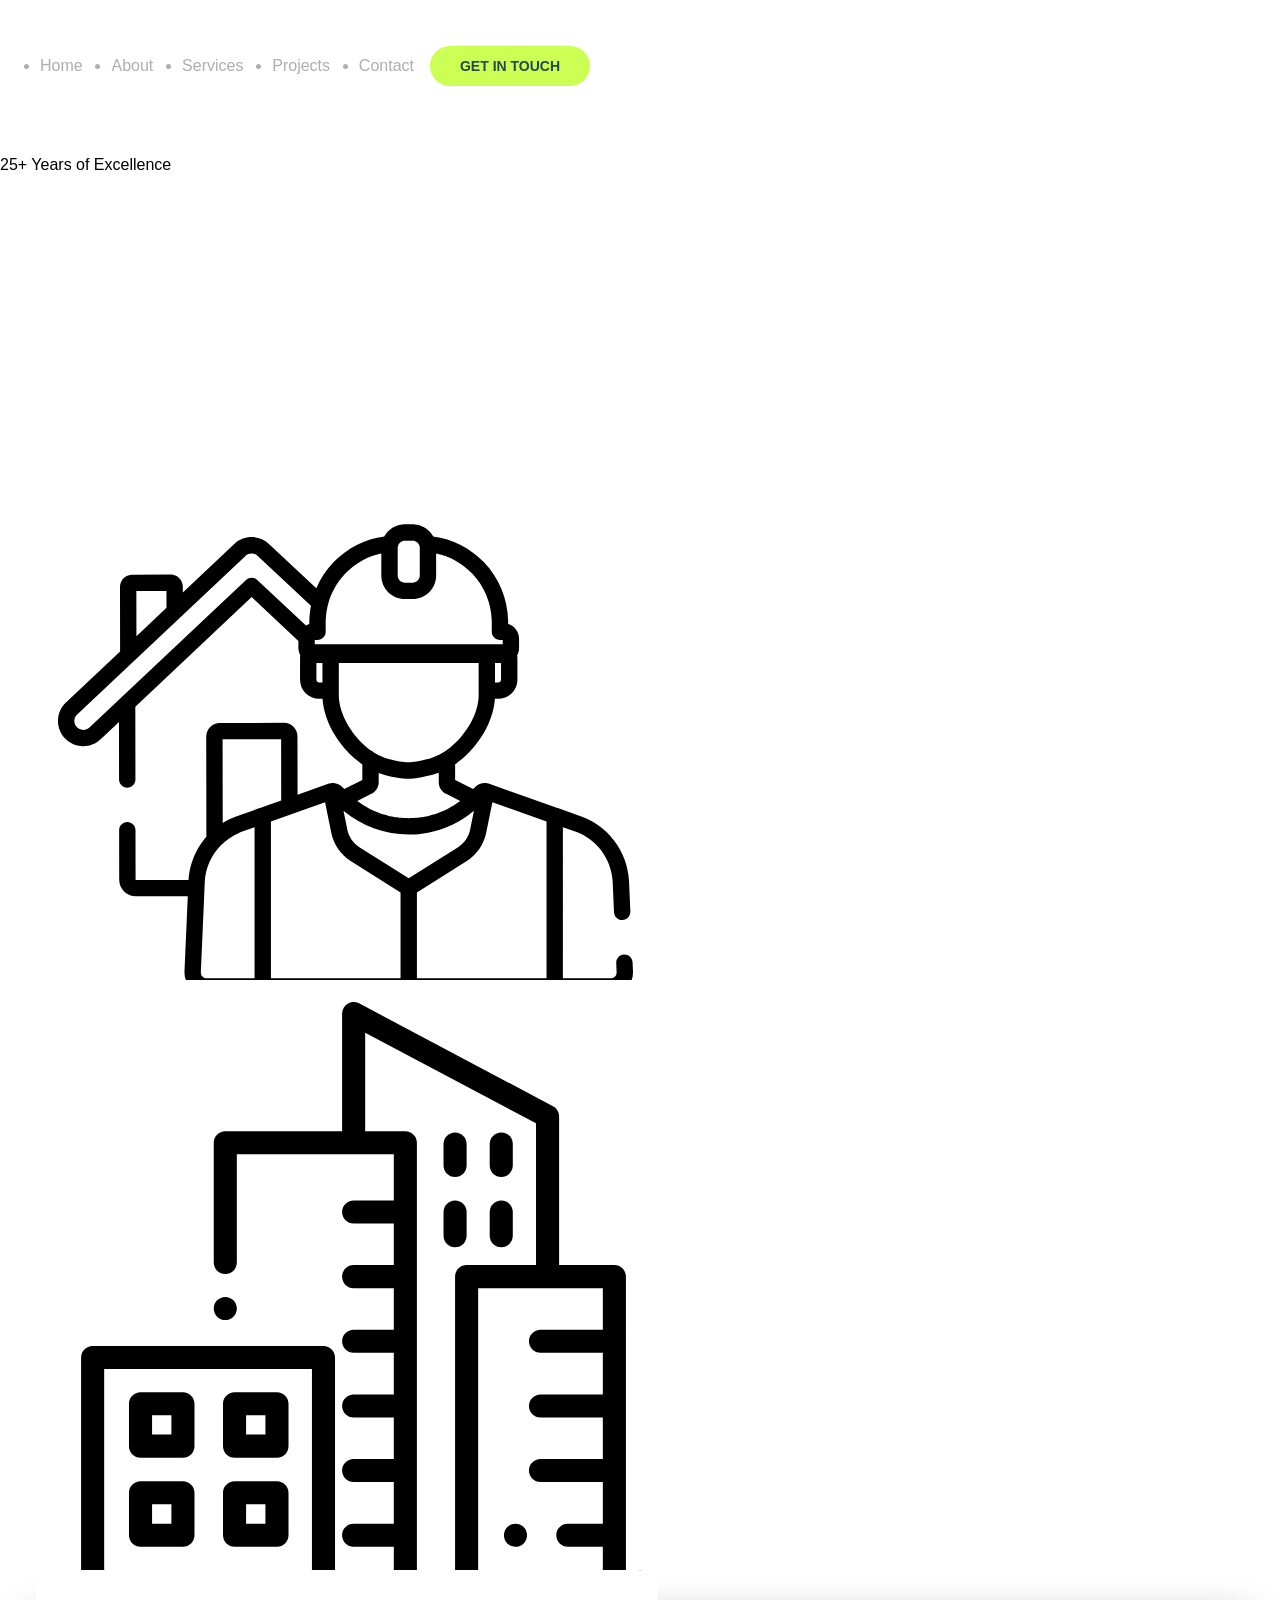
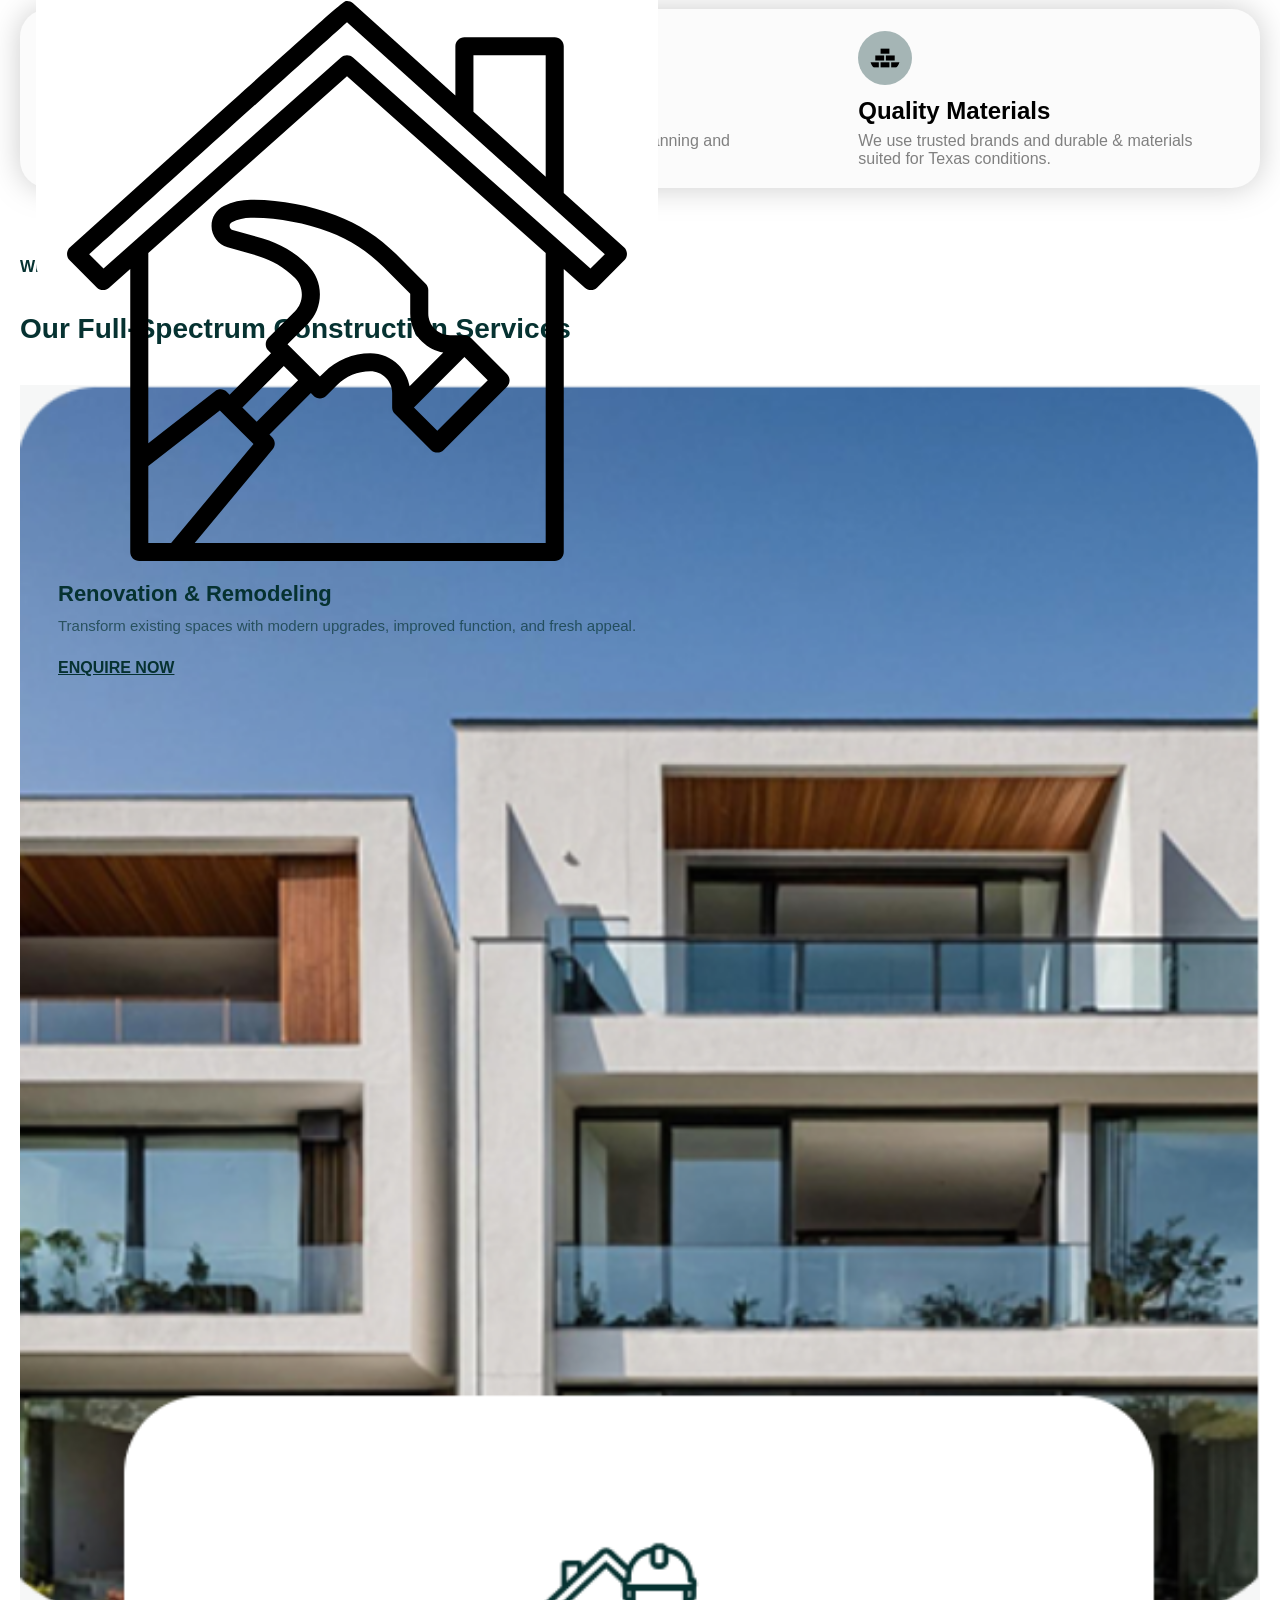
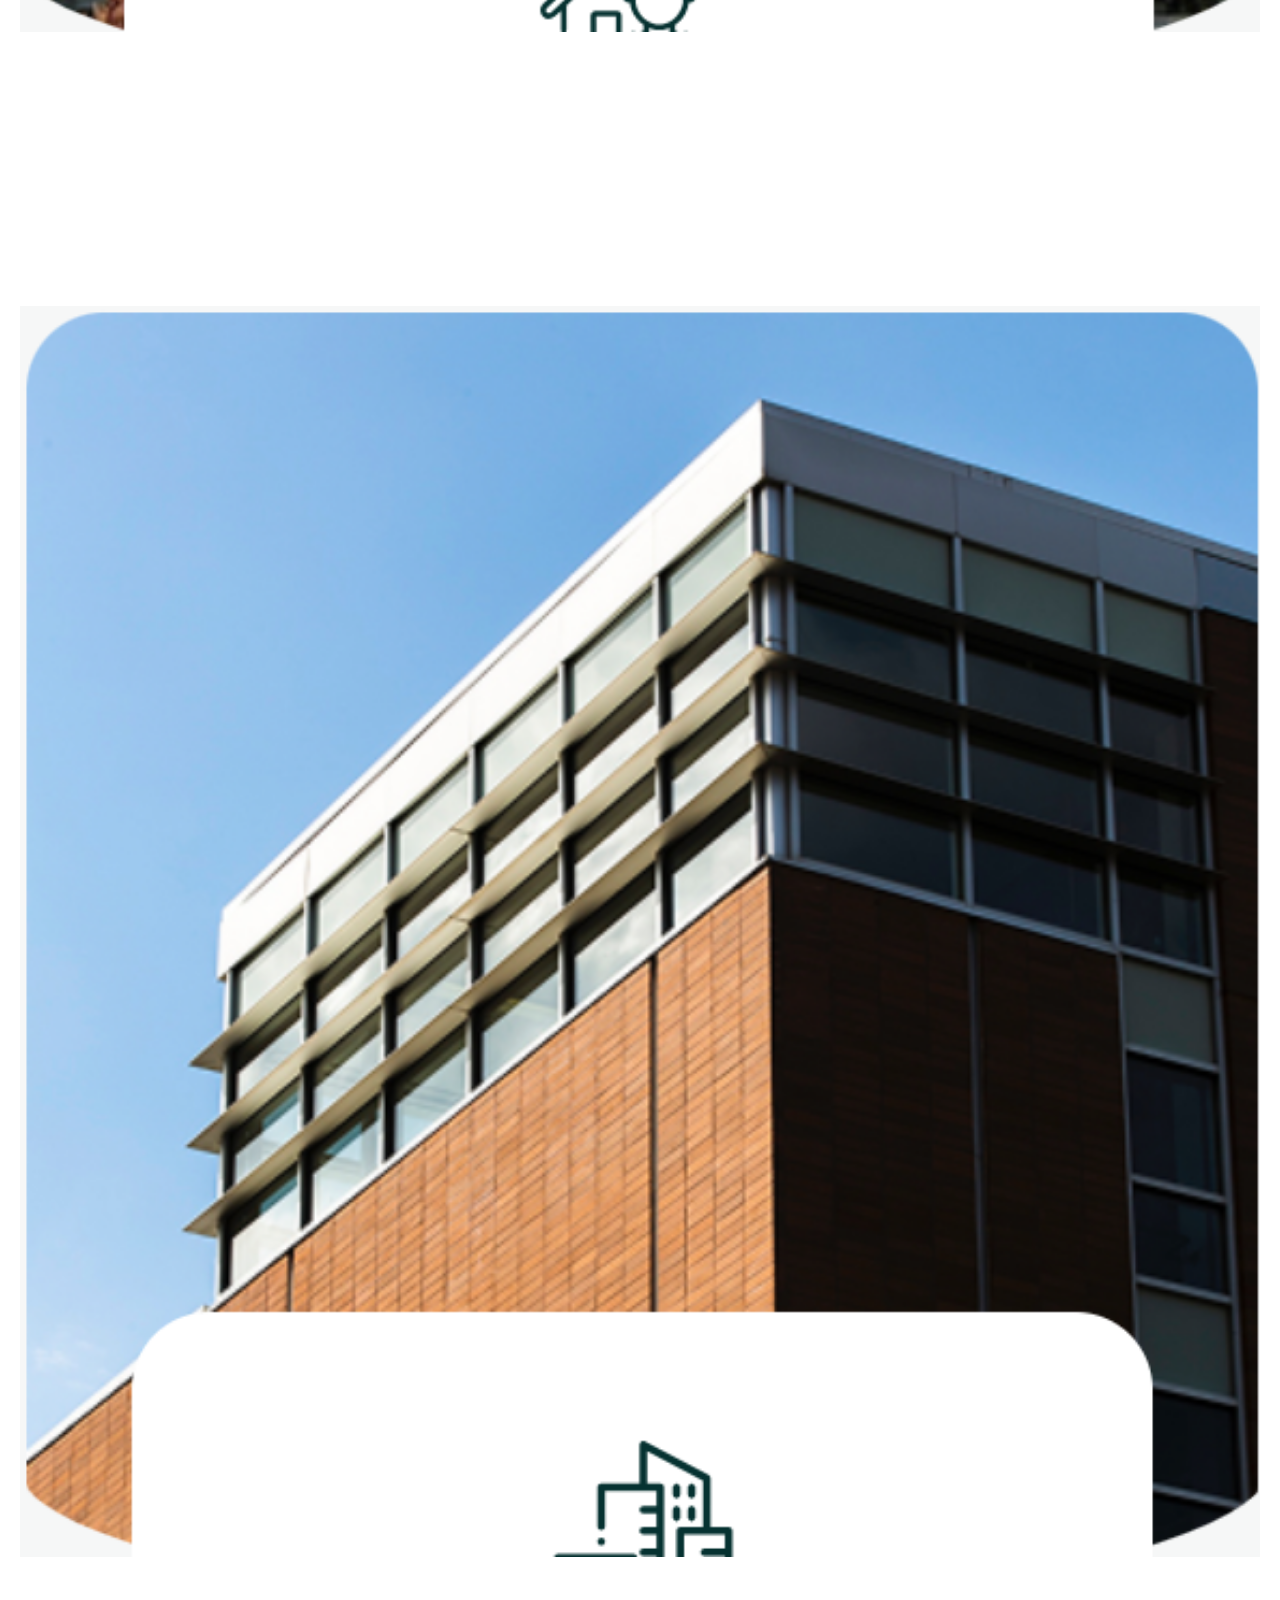
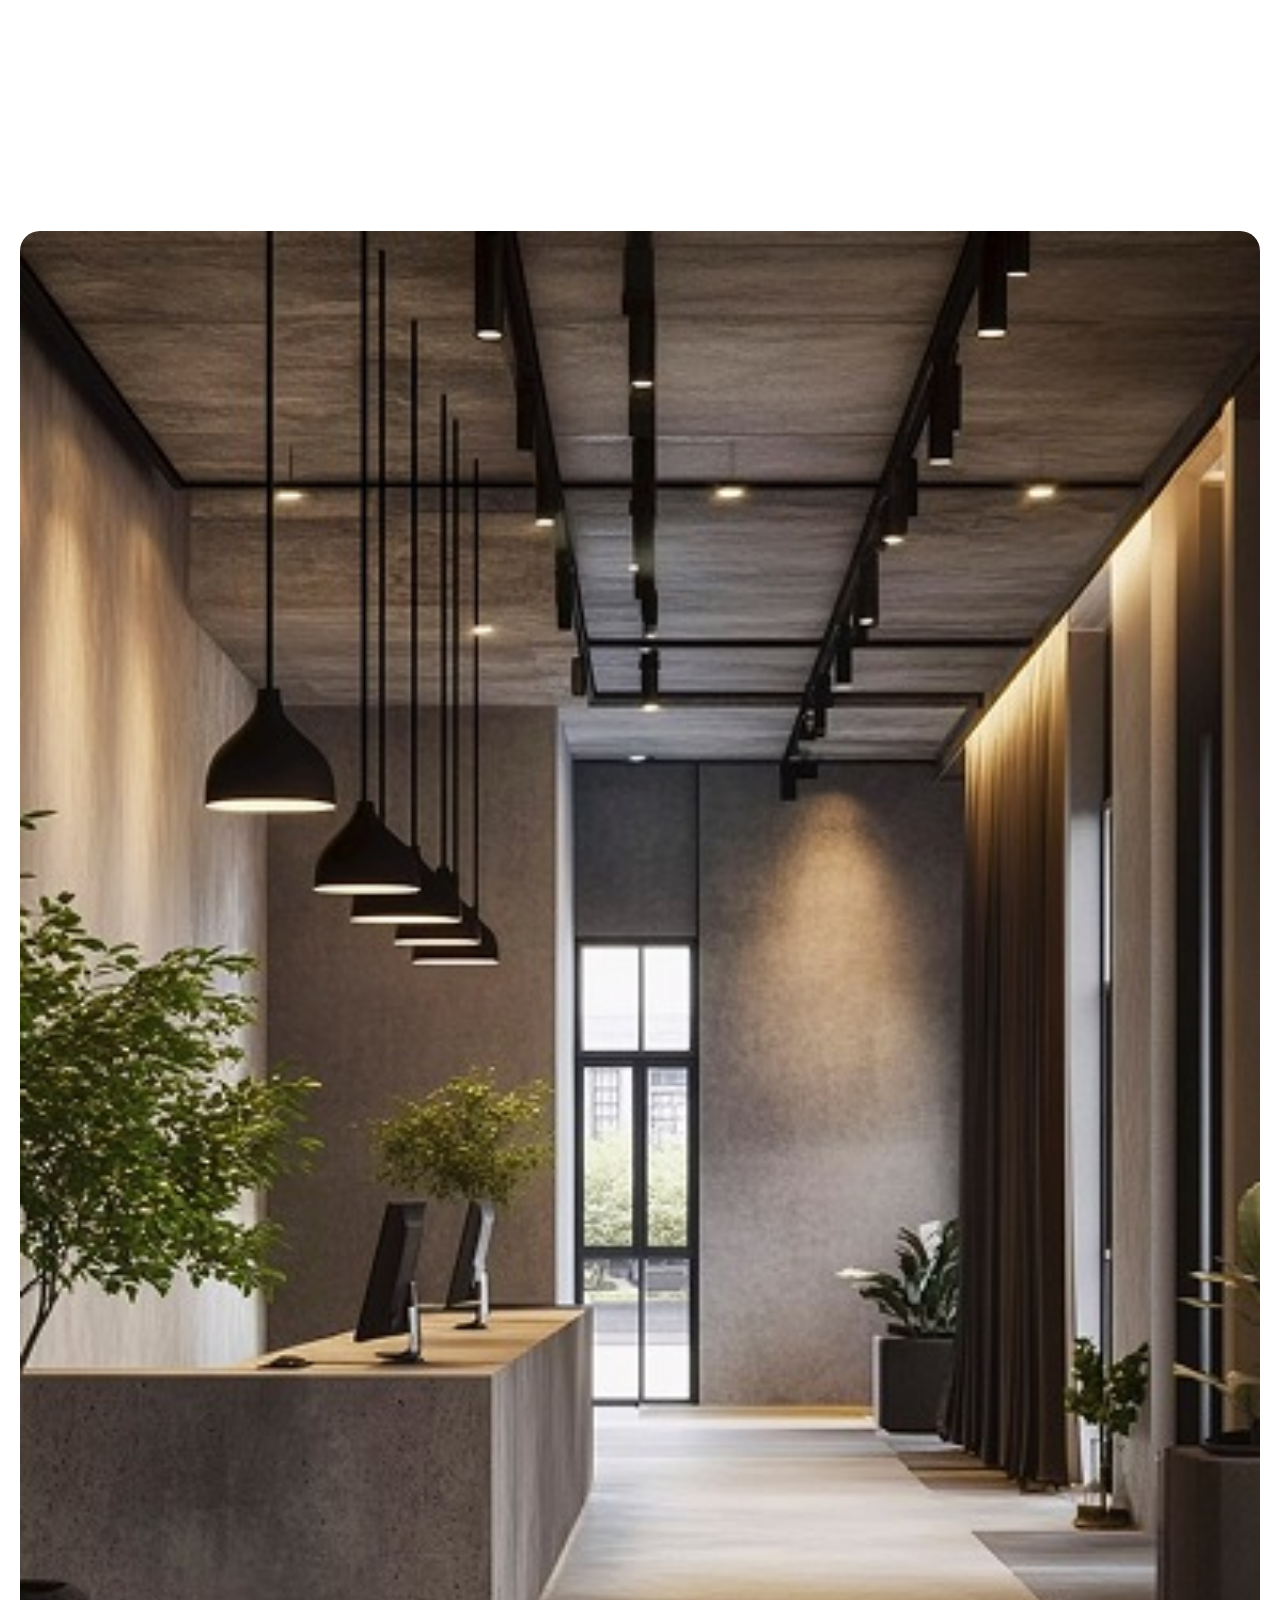
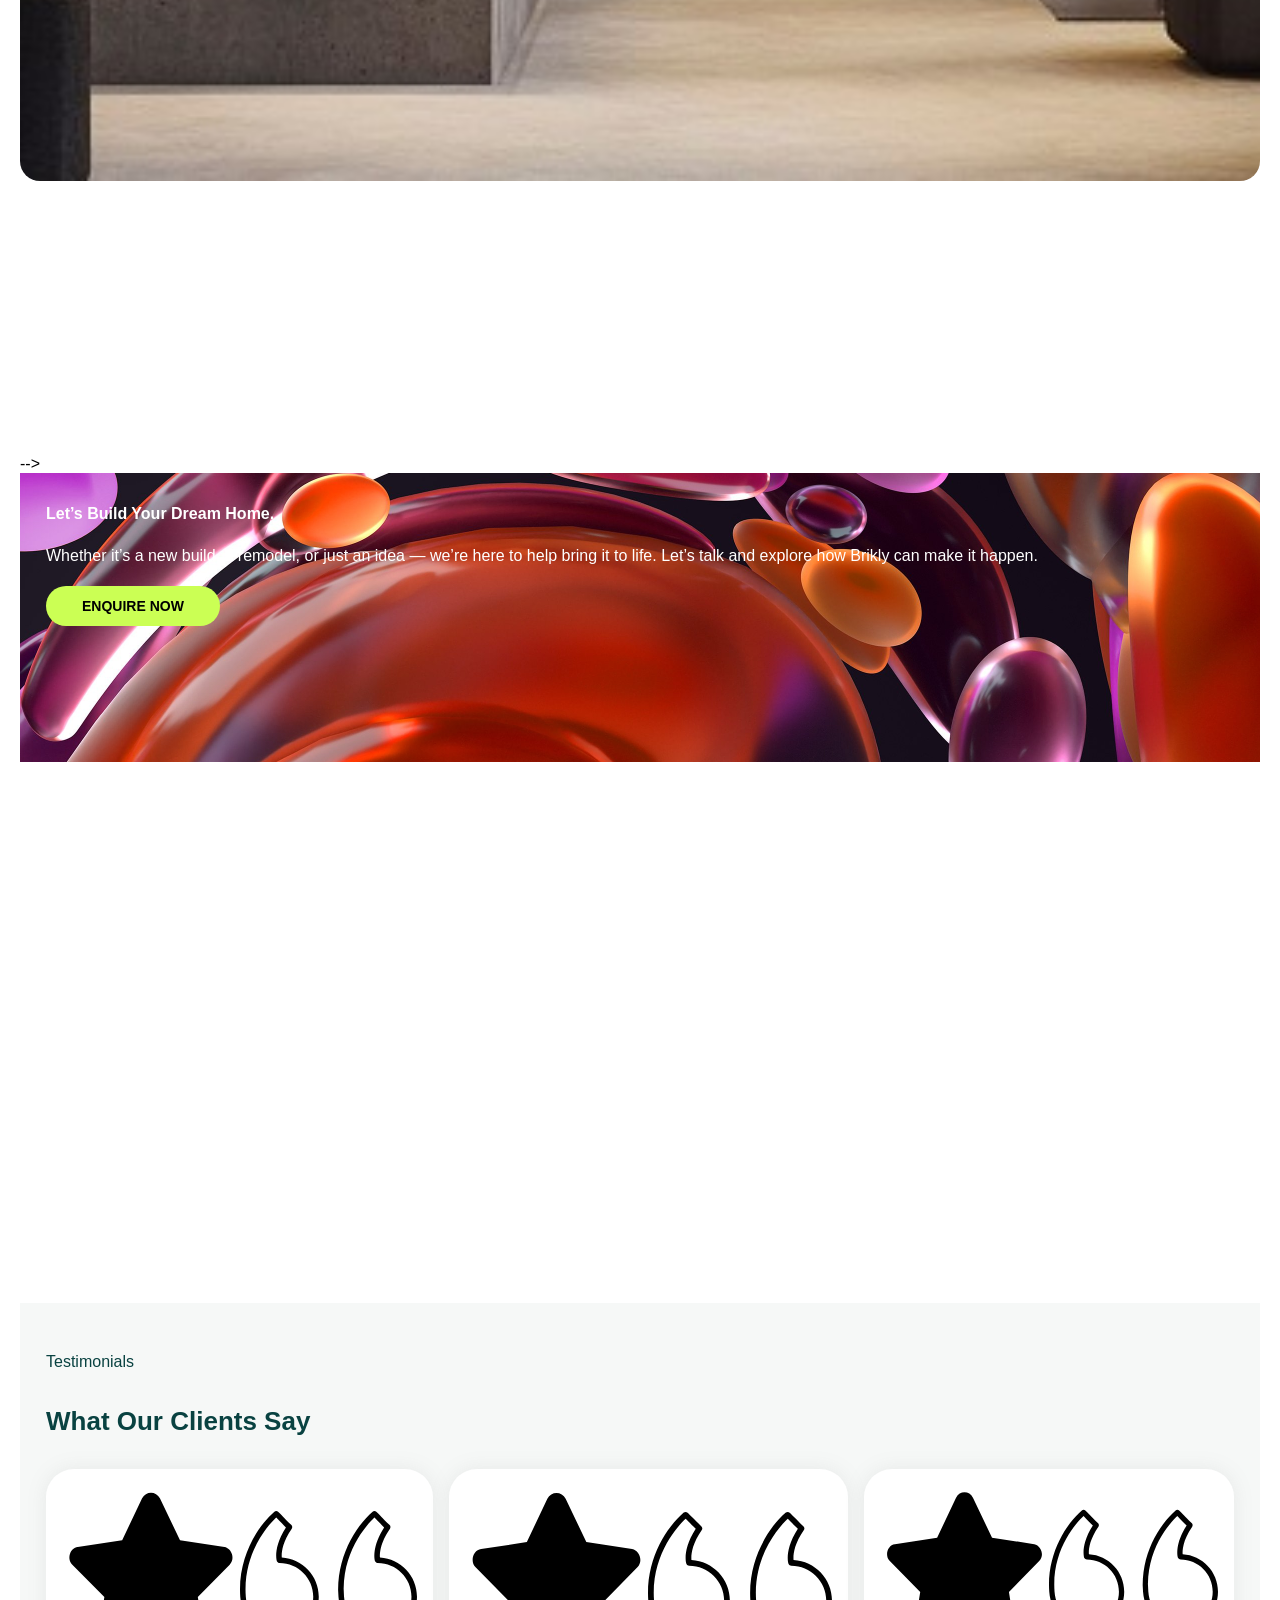
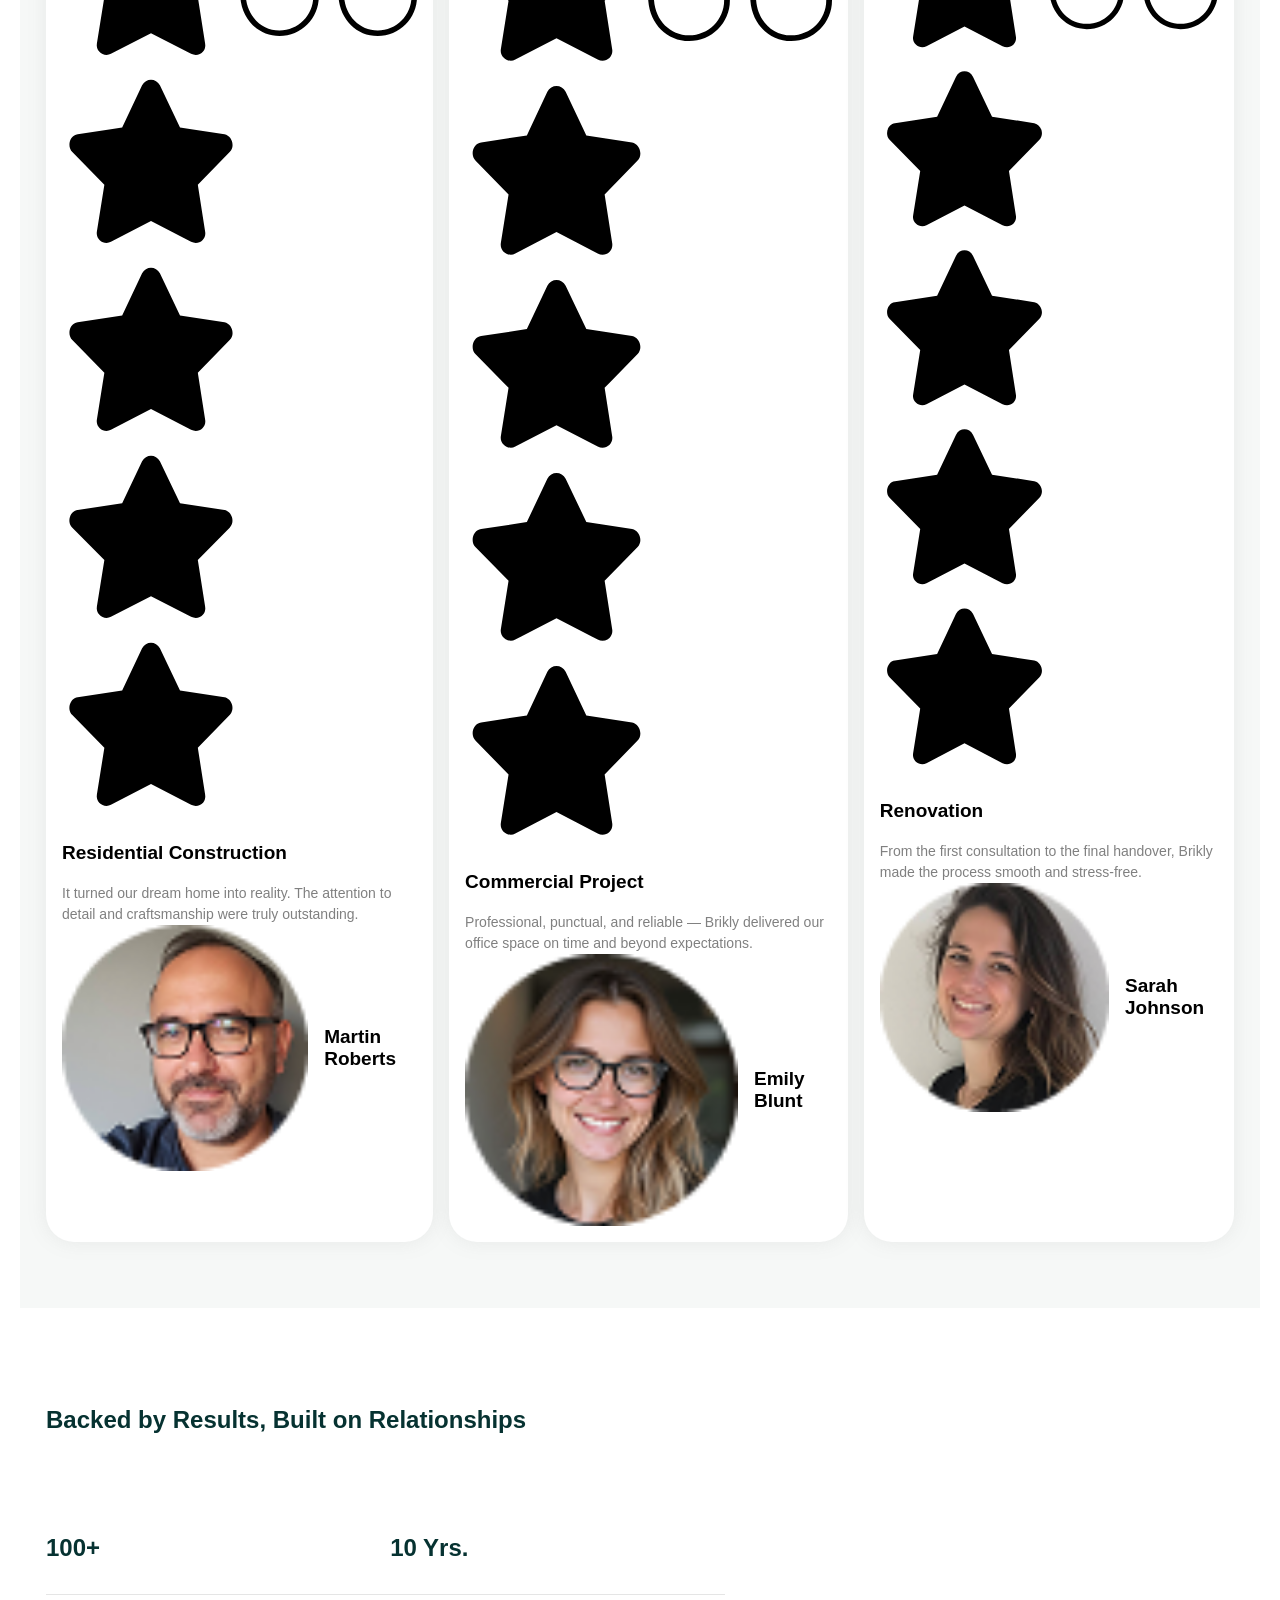
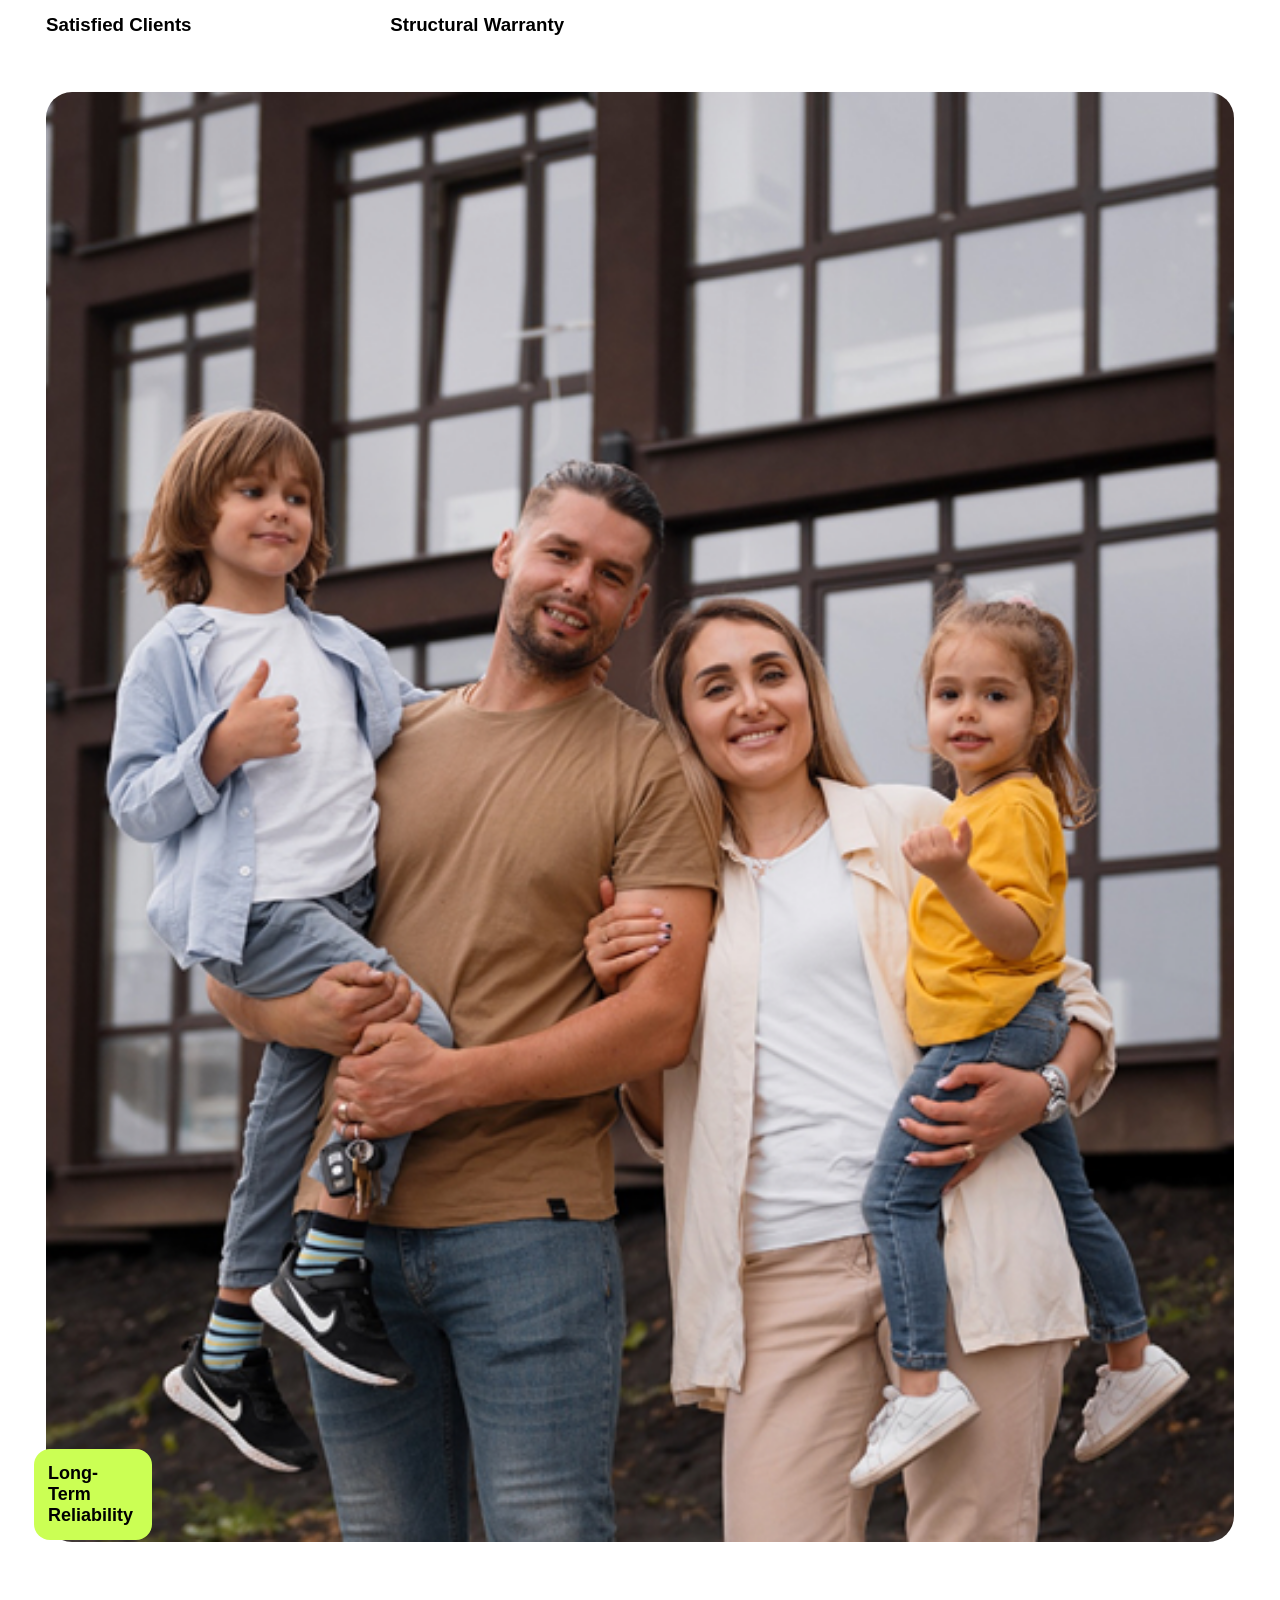
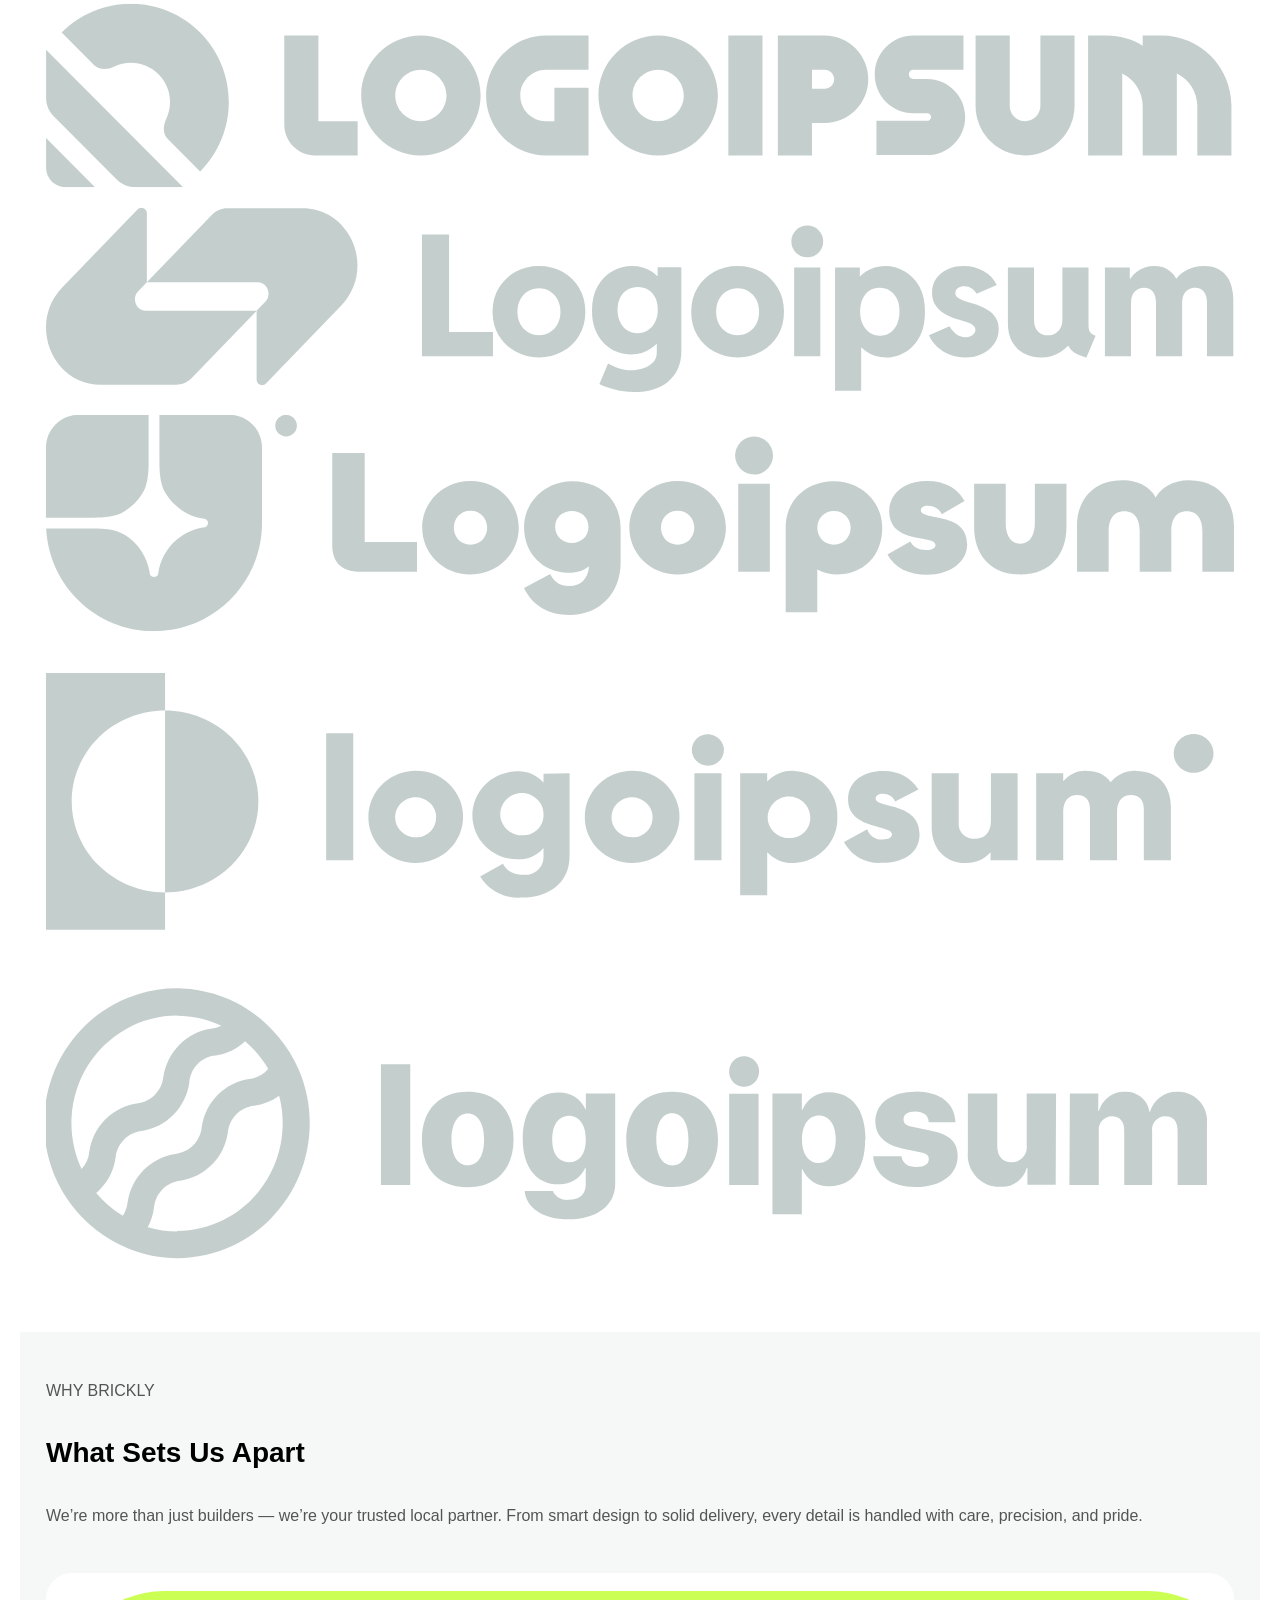
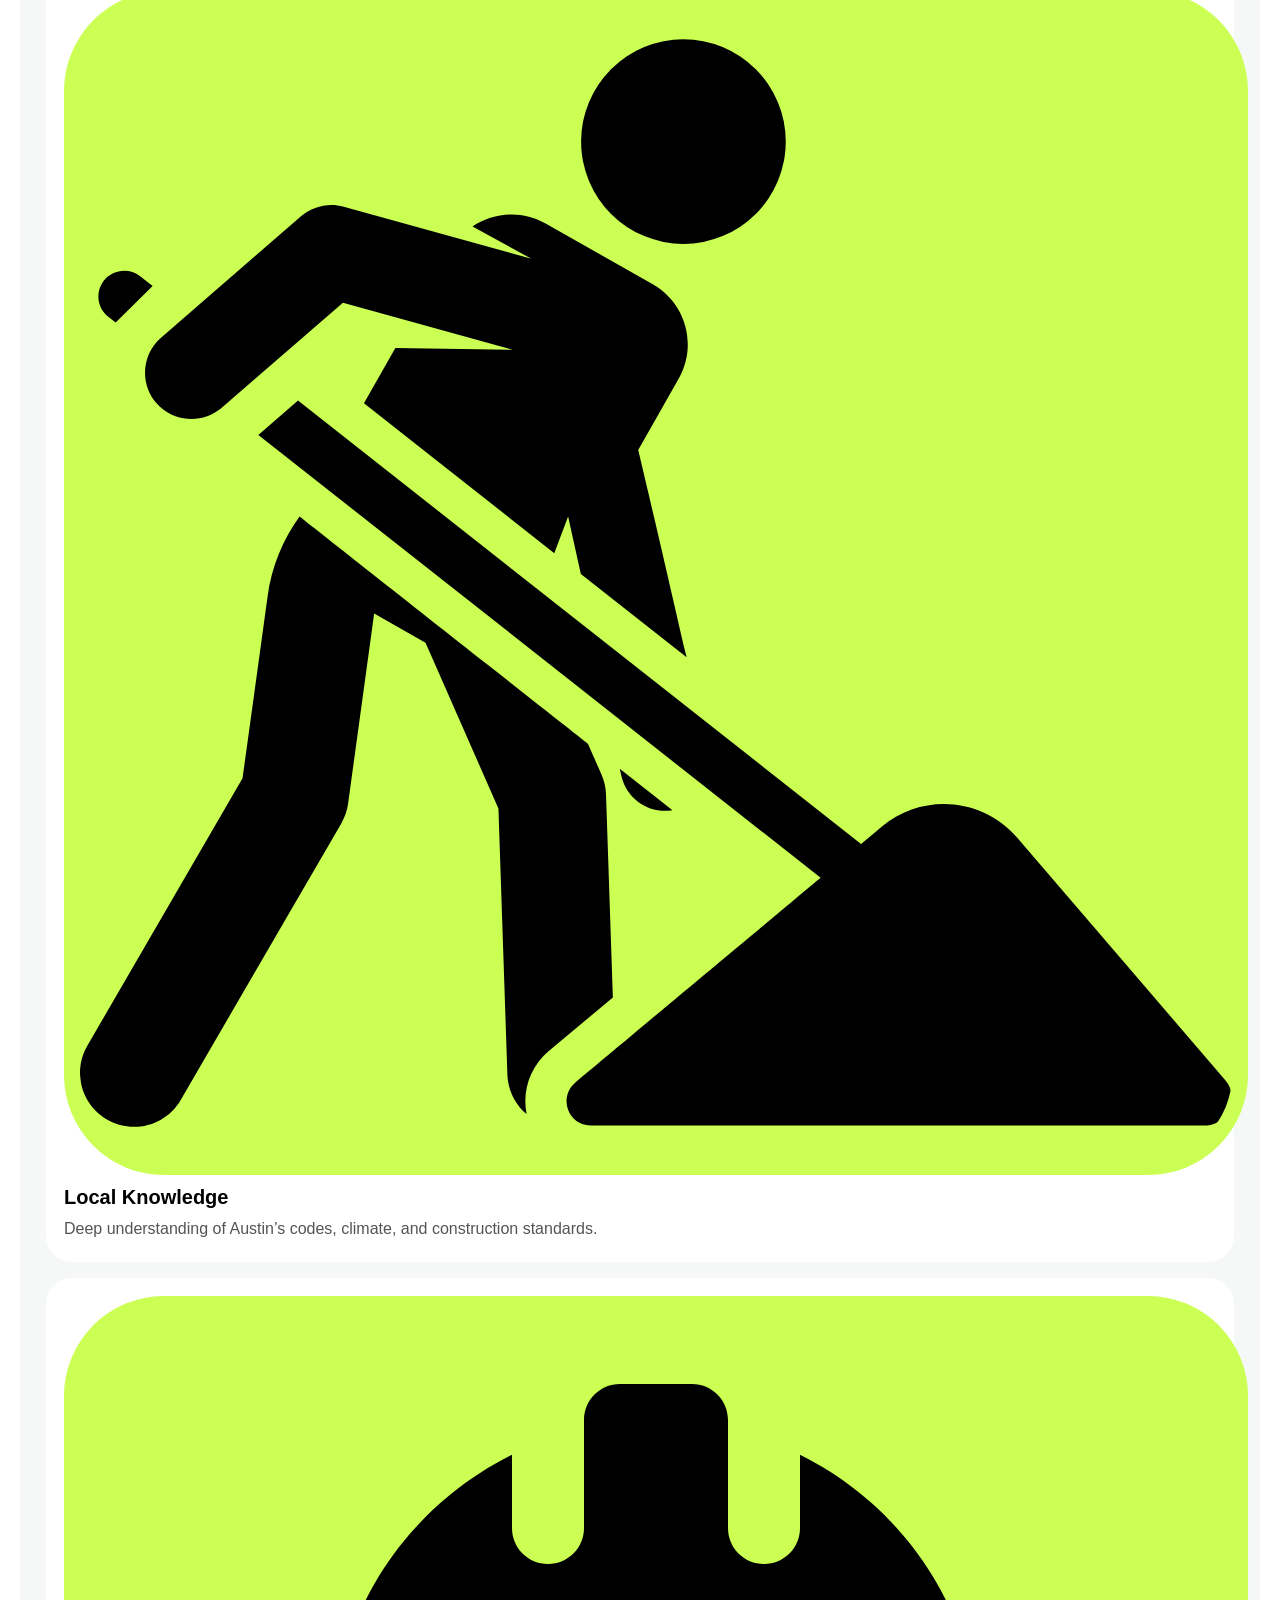
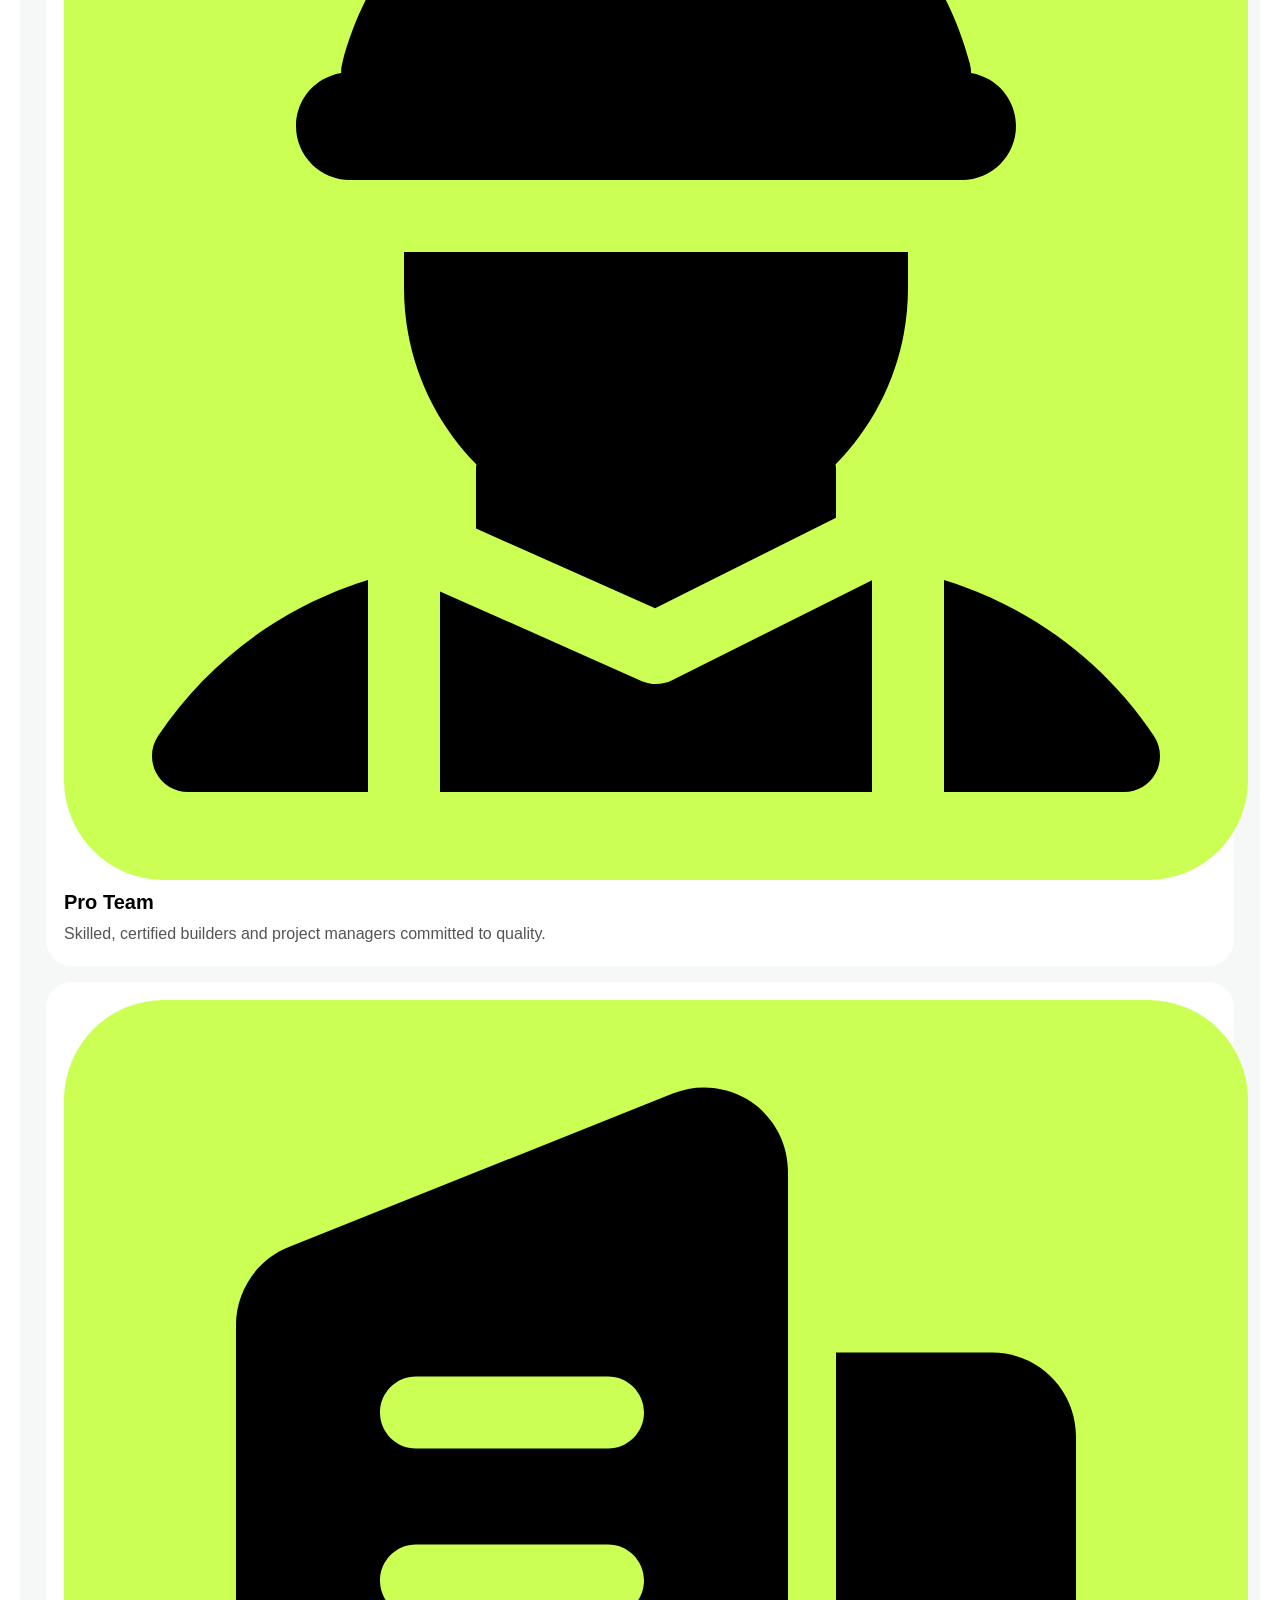
==== index.html @ 381724d6 "my brickly website" ====
<!DOCTYPE html>
<html lang="en">

<head>
    <meta charset="UTF-8">
    <meta name="viewport" content="width=device-width, initial-scale=1.0">
    <title>Brikly</title>
    <link rel="stylesheet" href="style.css">
</head>

<body class="body">


    <section class="hero">






        <header>
            <div class="navbar" id="nav-index">
                <div class="logo-toggle">
                    <img src="Images/Brickly.svg" alt="">
                    <div class="list-btn">
                        <ul class="list">
                            <li>Home</li>
                            <li>About</li>
                            <li>Services</li>
                            <li>Projects</li>
                            <li>Contact</li>
                        </ul>
                        <button>GET IN TOUCH</button>
                    </div>
                    <div class="toggle">&#9776;</div>
                </div>

                <div class="span-para">
                    <span>25+ Years of Excellence</span>
                    <H1>Building Your Dreams to Reality</H1>
                    <P>From custom homes to commercial spaces, Brikly delivers quality construction solutions across
                        Austin, Texas — on time, on budget, and built to last.
                    </P>
                    <div class="buttons">
                        <button class="btn-enquire">ENQUIRE NOW</button>
                        <button class="btn-veiw">VIEW YOUR WORK</button>
                    </div>
                </div>
            </div>
        </header>
        <!-- end of the header section  -->

        <!-- <button class="buyNow"><img src="Images/download (25).svg" alt=""> Buy Now</button>
        <button class="customise"><img src="Images/download (26).svg" alt=""> Customize</button>
        <button></button> -->



        <section class="first-section">
            <div class="container-cards">
                <div class="card">
                    <img src="Images/download (5).svg" alt="">
                    <h2>On Time​</h2>
                    <p>We respect your time with planning and predictable project timelines.​</p>
                </div>
                <div class="card">
                    <img src="Images/download (4).svg" alt="">
                    <h2>ISO Certified​​</h2>
                    <p>We respect your time with planning and predictable project timelines.​​</p>
                </div>
                <div class="card">
                    <img src="Images/download (20).svg" alt="">
                    <h2>Quality Materials​</h2>
                    <p>We use trusted brands and durable & materials suited for Texas conditions.​​</p>
                </div>
            </div>
            <!-- 
            <div class="container-imgs-checks">
                <div class="div-blocks">
                    <img class="block-white" src="Images/img-1.png" alt="">
                    <img class="block-yellow" src="Images/img-2.png" alt="">
                </div>
                <div>
                    <div>
                        <p class="about-us"> ABOUT US</p>
                        <H1>Trusted Local Construction Partner in Austin.</H1>
                        <P>At Brikly, we’re proud to serve Austin with reliable, high-quality construction services.
                            From
                            custom
                            homes to commercial builds, our local expertise ensures every project is done right. We
                            build
                            with
                            integrity, craftsmanship, and a commitment to your vision.
                        </P>
                    </div>
                    <div class="div-check-para">
                        <img src="Images/download (19).svg" alt="">
                        <p>150+ Projects</p>
                    </div>
                    <div class="div-check-para">
                        <img src="Images/download (19).svg" alt="">
                        <p>Licensed & ISO Certified</p>
                    </div>
                    <div class="div-check-para">
                        <img src="Images/download (19).svg" alt="">
                        <p>Experienced Team</p>
                    </div>
                </div>
            </div>
        </section> -->
            <!-- end of the first section -->

            <section class="second-section">
                <div class="container-big-2">
                    <div>
                        <p class="what">What We Do</p>
                        <h1>Our Full-Spectrum Construction Services</h1>
                    </div>
                    <div class="div-imgs">
                        <img src="Images/block-white-1.png" alt="">
                        <img src="Images/block-white-2.png" alt="">
                        <img src="Images/Service-3.jpeg" alt="" style="border-radius: 20px;">
                    </div>
                    <div class="cards-three">
                        <div class="card-engineer">
                            <img src="Images/download (18).svg" alt="">
                            <h2>Residential Construction</h2>
                            <p>Custom-built homes designed with care, quality, and Austin’s unique character in mind.
                            </p>
                            <h4>ENQUIRE NOW</h4>
                        </div>
                        <div class="card-engineer1">
                            <img src="Images/download (17).svg" alt="">
                            <h2>Commercial Buildings</h2>
                            <p>Smart, scalable commercial spaces that support growth and reflect your business values.
                            </p>
                            <h4>ENQUIRE NOW</h4>
                        </div>
                        <div class="card-engineer2">
                            <img src="Images/download (3).svg" alt="">
                            <h2>Renovation & Remodeling</h2>
                            <p>Transform existing spaces with modern upgrades, improved function, and fresh appeal.</p>
                            <h4>ENQUIRE NOW</h4>
                        </div>
                    </div>
                </div>
            </section> -->
            <!-- end of the second section -->

            <!-- <section class="third-section">
        <div class="container-text">
            <div>
                <p class="our">OUR PROJECTS</p>
                <h1>Built to Last. Designed to Inspire.</h1>
            </div>
            <div>
                <p>From high-end homes to modern office spaces, each Brikly project is a reflection of
                    quality, detail, and dedication.
                </p>
                <button>VEIW ALL PROJECTS</button>
            </div>
        </div>
        <div class="container-blocks">
            <div>
                <img src="Images/image.png" alt="">
                <img src="Images/s-2.png" alt="">
            </div>
            <div>
                <img src="Images/s-1.png" alt="">
                <img src="Images/image.png" alt="">
            </div>
        </div>
    </section>
        <!-- end of the third section -->

            <section class="fourth-section">
                <div class="container-home">
                    <div class="let">
                        <h1>Let’s Build Your Dream Home.</h1>
                        <p>Whether it’s a new build, a remodel, or just an idea
                            — we’re here to help bring it to life. Let’s talk
                            and explore how Brikly can make it happen.
                        </p>
                    </div>
                    <div>
                        <button class="btn-enquire">ENQUIRE NOW</button>
                    </div>
                </div>
            </section>
            <!-- end of the fourth section -->

            <section class="fivth-section">
                <div class="container-stars">
                    <p>Testimonials</p>
                    <h1>What Our Clients Say</h1>
                    <div class="cards">
                        <div class="card-star">
                            <div class="stars-quotition">
                                <div>
                                    <img src="Images/download (16).svg" alt="" class="star">
                                    <img src="Images/download (16).svg" alt="" class="star">
                                    <img src="Images/download (16).svg" alt="" class="star">
                                    <img src="Images/download (16).svg" alt="" class="star">
                                    <img src="Images/download (16).svg" alt="" class="star">
                                </div>
                                <div>
                                    <img src="Images/download (15).svg" alt="" class="double-q">
                                </div>
                            </div>
                            <h3>Residential Construction</h3>
                            <p>It turned our dream home into reality. The attention to detail and craftsmanship were
                                truly
                                outstanding.
                            </p>
                            <div class="man-h3">
                                <img src="Images/martin.png" alt="">
                                <h3>Martin Roberts</h3>
                            </div>
                        </div>

                        <div class="card-star">
                            <div class="stars-quotition">
                                <div>
                                    <img src="Images/download (16).svg" alt="" class="star">
                                    <img src="Images/download (16).svg" alt="" class="star">
                                    <img src="Images/download (16).svg" alt="" class="star">
                                    <img src="Images/download (16).svg" alt="" class="star">
                                    <img src="Images/download (16).svg" alt="" class="star">
                                </div>
                                <div>
                                    <img src="Images/download (15).svg" alt="" class="double-q">
                                </div>
                            </div>
                            <h3>Commercial Project</h3>
                            <p>Professional, punctual, and reliable — Brikly delivered our office space on time and
                                beyond
                                expectations.
                            </p>
                            <div class="man-h3">
                                <img src="Images/emily.png" alt="">
                                <h3>Emily Blunt</h3>
                            </div>
                        </div>

                        <div class="card-star">
                            <div class="stars-quotition">
                                <div>
                                    <img src="Images/download (16).svg" alt="" class="star">
                                    <img src="Images/download (16).svg" alt="" class="star">
                                    <img src="Images/download (16).svg" alt="" class="star">
                                    <img src="Images/download (16).svg" alt="" class="star">
                                    <img src="Images/download (16).svg" alt="" class="star">
                                </div>
                                <div>
                                    <img src="Images/download (15).svg" alt="" class="double-q">
                                </div>
                            </div>
                            <h3>Renovation</h3>
                            <p>From the first consultation to the final handover, Brikly made the process smooth and
                                stress-free.
                            </p>
                            <div class="man-h3">
                                <img src="Images/sarah.png" alt="">
                                <h3>
                                    Sarah Johnson</h3>
                            </div>
                        </div>
                    </div>

                </div>
            </section>
            <!-- end of the fivth section -->

            <section class="sixth-section">
                <div class="container-six">
                    <div>
                        <p class="provent">PROVENT & TRUSTED</p>
                        <h1>Backed by Results, Built on Relationships</h1>
                        <p class="brickly">Brikly has become a name homeowners trust. Whether it’s new construction or
                            custom
                            renovation, you’re
                            in good company when you build with Brikly. Our strong partnerships are a reflection of the
                            confidence our clients place in us — project after project.
                        </p>
                        <div style="display: flex;">
                            <div>
                                <div style="border-bottom: 1px solid #80808035;">
                                    <h1>100+</h1>
                                </div>
                                <div>
                                    <h3>
                                        Satisfied Clients
                                    </h3>
                                    <p>Over 100 projects built with trust and excellence.</p>
                                </div>
                            </div>
                            <div>
                                <div style="border-bottom: 1px solid #80808035;">
                                    <h1>10 Yrs.</h1>
                                </div>
                                <div>
                                    <h3>Structural Warranty</h3>
                                    <p>Structural coverage & quality you can count on.</p>
                                </div>
                            </div>
                        </div>
                    </div>
                    <div>
                        <img src="Images/family.png" alt="" class="img-fmly">
                        <div class="box">Long-Term Reliability</div>
                    </div>
                </div>
                <div class="cntnr-logos">
                    <img class="logoipsum" src="Images/Logoipsum.svg" alt="">
                    <img class="logoipsum" src="Images/Logoipsum1.svg" alt="">
                    <img class="logoipsum" src="Images/Logoipsum2.svg" alt="">
                    <img class="logoipsum" src="Images/Logoipsum3.svg" alt="">
                    <img class="logoipsum" src="Images/Logoipsum4.svg" alt="">
                </div>
            </section>
            <!-- end of the sixth section -->

            <section class="seven-section">
                <div class="container-seven">
                    <div>
                        <p>WHY BRICKLY</p>
                        <h1>What Sets Us Apart</h1>
                        <p id="were">We’re more than just builders — we’re your trusted local partner. From smart design
                            to
                            solid
                            delivery, every detail is handled with care, precision, and pride.
                        </p>
                    </div>
                    <div class="cards-workers">
                        <div class="card-work">
                            <img src="Images/download (14).svg" alt="">
                            <h2>Local Knowledge</h2>
                            <p>Deep understanding of Austin’s codes, climate, and construction standards.
                            </p>
                        </div>
                        <div class="card-work">
                            <img src="Images/download (2).svg" alt="">
                            <h2>Pro Team</h2>
                            <p>Skilled, certified builders and project managers committed to quality.</p>
                        </div>
                        <div class="card-work">
                            <img src="Images/download (1).svg" alt="">
                            <h2>Smart Designs</h2>
                            <p>Modern layouts and features built for comfort, function, and flow.</p>
                        </div>
                        <div class="card-work">
                            <img src="Images/download.svg" alt="">
                            <h2>Client Focus</h2>
                            <p>Responsive service and communication — your satisfaction is our priority.</p>
                        </div>
                    </div>
                </div>
            </section>
            <!-- end of the seven section -->

            <section class="eight-section">
                <div class="container-eight">

                    <div class="green-container">
                        <div>
                            <p>READY TO START PROJECT?</p>
                            <h2>From Idea to Reality, Let's Begin</h2>
                        </div>
                        <div>
                            <p class="your-home">Your home should be more than a place to live — it should reflect your
                                lifestyle, your values,
                                and your dreams.
                            </p>
                            <button>LET'S TALK</button>
                        </div>
                    </div>

                    <div class="container-lists">

                        <div class="lists">
                            <div class="brickly-para">
                                <img src="Images/Brickly.svg" alt="" id="brickly">
                                <p>At Brikly, we are dedicated to delivering exceptional <br> construction services that
                                    stand
                                    the
                                    test
                                    of
                                    time.
                                </p>
                                <div>
                                    <img src="Images/download (7).svg" alt="">
                                    <img src="Images/download (12).svg" alt="">
                                    <img src="Images/download (13).svg" alt="">
                                    <img src="Images/download (21).svg" alt="">
                                </div>
                            </div>
                            <div class="list">
                                <h3>Company</h3>
                                <ul>
                                    <li>Home</li>
                                    <li>About</li>
                                    <li>Services</li>
                                    <li>Projects</li>
                                    <li>Contact</li>
                                </ul>
                            </div>
                            <div class="list">
                                <h3>Support</h3>
                                <ul>
                                    <li>Blog</li>
                                    <li>Careers</li>
                                    <li>Testimonials</li>
                                </ul>
                            </div>
                            <div class="list">
                                <h3>Contac Us</h3>
                                <div>
                                    <div class="img-nmbr">
                                        <div>
                                            <img class="call" src="Images/download (11).svg" alt="">
                                        </div>
                                        <div>
                                            <h4>Call Us</h4>
                                            <p>+088 (246) 642-27-19</p>
                                        </div>
                                    </div>
                                    <div class="img-nmbr">
                                        <div>
                                            <img class="call" src="Images/download (10).svg" alt="">
                                        </div>
                                        <div>
                                            <h4>Send Email</h4>
                                            <p>info@brikly.com</p>
                                        </div>
                                    </div>
                                    <div class="img-nmbr">
                                        <div>
                                            <img class="call" src="Images/download (9).svg" alt="">
                                        </div>
                                        <div>
                                            <h4>Address</h4>
                                            <p>Chicago Heights, TX 60411</p>
                                        </div>
                                    </div>
                                </div>

                            </div>
                        </div>
                    </div>
                    <div class="address">
                        <div>
                            <p>© 2025 Copyright by Brikly</p>
                        </div>
                        <div style="display: flex; gap: 2rem;">
                            <div>
                                <p>Privacy Policy</p>
                            </div>
                            <div>
                                <p>Terms & Condition</p>
                            </div>
                        </div>
                    </div>
                </div>
            </section>
            <!-- end of the eight section -->


</body>

</html>
---- style.css ----
/* Start media quiry */
@media (min-width:425px){
    .container-cards{
        position: relative;
        top: -140px;
    }
    .first-section{
        /* margin-bottom: -10rem; */
        /* padding: -30rem */
    }
    .card-engineer{
        /* position: absolute;
        top: 490px;
        z-index: 140; */
    }
    .card-engineer1{
        /* position: absolute;
        top: 1140px;
        z-index: 140; */
    }
    .card-engineer2{
        /* position: absolute;
        top: 1880px;
        z-index: 140; */
    }
    .container-imgs-checks{
        margin-bottom: 180px
    }
    .div-check-para{
        margin: 16px 0
    }
    .two-list{
        gap: 3rem;
    }
};




@media (min-width: 1024px){
   
    .container-cards{
        display: flex;
        gap: 0rem;
        /* padding: 50px 26px; */
    }
    .container-imgs-checks{
        display: flex;
        gap: 2rem;
    }
    .div-imgs{
        /* display: flex; */
        gap: 1rem;
    }
    .card-three{
        display: flex;
    }
    .container-text{
        display: flex;
        gap: 8rem;
    }
    .container-blocks{
        display: flex;
        gap: 1rem;
    }
    .container-home{
        display: flex;
        justify-content: space-between;
    }
    .container-home .let{
        width: 500px;
    }
    .cards{
        display: flex;
        gap: 1rem;
    }
    .container-six{
        display: grid;
        grid-template-columns: 1fr 1fr;
        gap: 4rem;
    }
    .container-seven{
        display: flex;
    }
    .cards-workers{
        display: grid;
        grid-template-columns: 1fr 1fr;
        gap: 1rem;
    }
    
    

    /* start project page */
    .span-para h1{
        font-size: 100px;
    }
}




body{
    margin: 0;
    padding: 0;
    font-family: Arial, Helvetica, sans-serif;
    box-sizing: border-box;
    /* position: relative; */

}
.buyNow{
    display: flex;
    align-items: center;
    gap: 1rem;
    position: fixed;
    top: 150px;
    right: 0px;
    font-weight: bold;
    color: #2563EC;
    border: none;
    padding: 12px 10px;
    border-radius: 0px;
}
.customise{
    position: fixed;
    top: 200px;
    right: 0px;
    border: none;
    padding: 12px 10px;
    border-radius: 0px;
    display: flex;
    align-items: center;
    gap: 0.5rem;
    color: #2563EC;
    font-weight: bold;
    z-index: 100;
}




.first-section{
    padding: 0px 26px;
    padding-bottom: 50px;
    /* z-index: 10px; */
}
.container-first-1 h1{
    color: black;
}
.container-first-1 p{
    color: black;
}
.container-cards{
    background-color:#fbfbfb;
    width: 100%;
    border-radius: 28px;
    box-shadow: 0px 0px 30px #80808066;
    position: relative;
    top: -70px; 
    z-index: 2;
    padding-bottom: 20px;
}
.container-cards .card{
    padding: 22px;
    padding-bottom: 0;
}
.container-cards .card img{
    width: 30px;
    background-color: #03323159;
    padding: 12px;
    border-radius: 100%;
}
.container-cards .card p{
    color: gray;
}

.div-blocks{
    position: relative;
}
.block-white{
    width: 100%;
    border-radius: 26px;
}
.block-yellow{
    width: 220px;
    border-radius: 26px;
    left: 50px;
    top: -60px;
    position: relative;
}
.container-imgs-checks .about-us{
    font-weight: bold;
    font-size: 14px;
    color: black;

}
.container-imgs-checks p{
    color: #808080;
}
.container-imgs-checks h1{
    font-size: 28px;
    font-weight: bold;
}
.div-check-para{
    display: flex;
    margin: 12px 0px;
}
.div-check-para img{
    width: 20px;
}
/* end of the first section  */





.second-section{
    /* background-color: #F6F7F7;
    padding: 50px 26px;
    padding-bottom: 1px;
    text-align: center;
    position: relative; */

}
.div-imgs img{
    width: 100%;
    margin-bottom: 270px;
}
.container-big-2 .what{
    color: #063231;
    font-weight: bold;
}
.container-big-2 h1{
    color: #063231;
    font-size: 28px;
    font-weight: bold;
    margin-bottom: 40px;
}
.card-engineer{
    /* box-shadow: 0 0 10px gray; */
    background-color: white;
    padding: 22px;
    margin: 0 28px;
    border-radius: 20px;
    width:fit-content;
    position: absolute;
    top: 450px;
    left: 8px;
    right: 8px;
    z-index: 12;
    height: 245px;
}
.card-engineer img{
    width: 50px;
}
.card-engineer h2{
    color: #063231;
    font-size: 22px;
}
.card-engineer p{
    color: #063231ac;
    font-size: 15px;
    line-height: 1.6;
}
.card-engineer h4{
    color: #063231;
    text-decoration: underline;
}

.card-engineer1{
    /* box-shadow: 0 0 10px gray; */
    background-color: white;
    padding: 22px;
    margin: 0 28px;
    border-radius: 20px;
    width:fit-content;
    position: absolute;
    top: 980px;
    left: 8px;
    right: 8px;
    z-index: 12;
    height: 270px;
}
.card-engineer1 img{
    width: 50px;
}
.card-engineer1 h2{
    color: #063231;
    font-size: 22px;
}
.card-engineer1 p{
    color: #063231ac;
    font-size: 15px;
    line-height: 1.6;
}
.card-engineer1 h4{
    color: #063231;
    text-decoration: underline;
}

.card-engineer2{
    /* box-shadow: 0 0 10px gray; */
    background-color: white;
    padding: 22px;
    margin: 0 28px;
    border-radius: 20px;
    width:fit-content;
    position: absolute;
    top: 1570px;
    left: 8px;
    right: 8px;
    z-index: 12;
    height: 270px;
}
.card-engineer2 img{
    width: 50px;
}
.card-engineer2 h2{
    color: #063231;
    font-size: 22px;
}
.card-engineer2 p{
    color: #063231ac;
    font-size: 15px;
    line-height: 1.6;
}
.card-engineer2 h4{
    color: #063231;
    text-decoration: underline;
}
/* end of second section  */





.third-section{
    padding: 50px 26px;
}
.container-blocks img{
    width: 100%;
    border-radius: 16px;
    margin-bottom: 1rem;
}
.container-text .our{
    font-weight: bold;
    color: #063231;
}
.container-text h1{
    font-size: 28px;
    color: #063231;
}
.container-text p{
    color: #06323192;
    font-size: 15px;
    line-height: 1.5;
}
.container-text button{
    border: none;
    background-color: #CBFF54;
    border-radius: 22px;
    font-weight: bold;
    font-size: 16px;
    padding: 12px 40px;
    margin-bottom: 40px;
}
/* end of the third section */




.container-home{
    padding: 10px 26px;
    background: url(Images/background.png);
    height: 90vh;
    /* width: 100; */
    background-repeat: no-repeat;
    position: relative;
}
.container-home h1{
    color: white;
}
.container-home p{
    color: white;
    line-height: 1.5;
}
.container-home button{
    border: none;
    background-color: #CBFF54;
    border-radius: 22px;
    font-weight: bold;
    font-size: 14px;
    padding: 12px 36px;
    /* margin-bottom: 40px; */
    position: relative;
    top: 18px;
}
/* end of the fourth section  */




.fivth-section{
    padding:50px 26px ;
    background-color: #f6f8f7;
}
.container-stars{
    justify-items: center;
}
.container-stars p{
    color: #094241;
}
.container-stars h1{
    font-size: 26px;
    margin-bottom: 2rem;
    color: #094241;
    font-weight: bold;
    font-family: 'Segoe UI', Tahoma, Geneva, Verdana, sans-serif;
}
.star{
    width: 16px;
}
.double-q{
    width: 32px;
}
.card-star{
    background-color: white;
    padding: 16px;
    border-radius: 28px;
    box-shadow: 0 0 20px #80808021;
    margin-bottom: 1rem;
}
.stars-quotition{
    display: flex;
    justify-content: space-between;
    align-items: centers;
}
.card-star h3{
    color: black;
    font-size: 19px;
}
.card-star p{
    font-size: 14px;
    line-height: 1.5;
    color: gray;
}
.man-h3{
    display: flex;
    gap: 1rem;
    align-items: center;
}
.man-h3 img{
    width: 50px;
    height: 50px;

}
/* end of the fivth section */




.sixth-section{
    padding: 50px 26px;
}
.provent{
    font-size: 14px;
}
.container-six{
    position: relative;
}
.container-six h1{
    font-size: 24px;
    color: #063231;
    font-family: "poppins", sans-serif;
}
.img-fmly{
    width: 100%;
    border-radius: 26px;
    margin-top: 20px;
}
.container-six .brickly p{
    font-size: 14px;
    line-height: 1.5;
    color: #063231;
    /* margin-bottom: 60px; */
}
.brickly-para img{
    margin-bottom: 30px;
}
.container-six .box{
    background-color: #CBFF54;
    padding: 14px;
    font-weight: bold;
    font-size: 18px;
    width: 90px;
    border-radius: 16px;
    position: relative;
    top: -97px;
    right: 12px;
}
.logoipsum{
    width: 80px;
    /* margin-right: 1rem */
}
.cntnr-logos{
    display:flex;
    flex-wrap: wrap;
    gap: 14px;
    margin-top: -34px;
}
/* end of the sixth section */





.seven-section{
    padding: 50px 26px;
    background-color: #f6f8f7;
}
.container-seven h1{
    font-size: 28px;
}
.container-seven p{
    color: rgb(84, 84, 84);
}
#were{
    margin-bottom: 3rem;
}
.card-work{
    background-color: white;
    padding: 18px;
    border-radius: 26px;
    margin-top: 1rem;
}
.card-work img{
    width: 24px;
    background-color: #CBFF54;
    padding: 16px;
    border-radius: 100px;
}
.card-work p,h2{
    line-height: 1.8;
    margin: 0;
}
.card-work h2{
    font-size: 20px;
}
/* end of the seven section */





.eight-section{
    padding: 50px 26px;
    padding-bottom: 0;
    background-color: #043230;
}
.green-container{
    background-color: #cdff50;
    padding: 20px;
    border-radius: 28px;
}
.green-container h2{
    font-size: 24px;
    margin: 14px 0px;
    line-height: 1;
    color: #053937;
    font-weight: bold;
}
.green-container .your-home{
    color: #394a49;
}
.green-container button{
    border: none;
    outline: none;
    cursor: pointer;
    padding: 12px 38px;
    background-color: #043230;
    color:#cdff50 ;
    border-radius: 24px;
}
.container-lists #brickly{
    width: 90px;
}
.container-lists p{
    color: #a6a4a4;
}
.brickly-para{
    margin:  30px 0;
}
.brickly-para img{
    width: 22px;
    gap: 2rem;
    margin-left: 10px;
}
.call{
    width: 20px;
}
.list li{
    /* text-decoration: ; */
}
.list ul{
    list-style: none;
}
.list li{
    line-height: 1.8;
    color: #afadad;
   
}
.img-nmbr {
    display: flex;
    gap: 8px;
    align-items: center;
    margin: 1.5rem 0;
}
.img-nmbr img{
    background-color: #cdff50 ;
    padding: 6px;
    width: 14px;
    border-radius: 100px;
}
.img-nmbr h4,p{
    color: white;
    margin: 0 ;
}
.address{
    border-top: 1px solid white;
    padding: 14px 0;
}
/* end of the eight section */








.second-section-p{
    text-align: center;
    margin: 80px 26px;
}
.second-section-p h1{
    font-size: 28px;
    font-weight: bold;
}
.second-section-p button{
    border: none;
    margin: 10px 0;
    padding: 14px;
    border-radius: 6px;
    font-size: 14px;
    font-weight: bold;
}
.second-section-p button:hover{
    background-color: #063231;
    color: #CBFF54;
}
.second-section-p p{
    color: black;
}
.second-section-p .cntnr-btns{
    display: grid;
}
.second-section-p .check-para{
    display: flex;
    gap: 2px;
    margin:10px 0;
}
.check-para p{
    color: #043230 !important;
    font-size: 16px;
}
.container-crds{
    margin-top: 40px;
}
.card-blck{
    text-align: left;
    border: 1px solid #80808042;
    border-radius: 36px;
    margin-bottom: 1rem;
}
.card-blck img{
    width: 100%;
    border-radius: 30px 30px 80px 80px;
}
.card-blck .ckeck{
    width: 16px;
}
.para-type{
    border-top: 1px solid #8080804f;
    padding: 12px 16px;
}
.two-list{
    display: grid;
    grid-template-columns: 1fr 1fr;
    gap: 2rem;
}
/* end of the project page */


/* start contact page */
#nav-contact{
    background-image: linear-gradient(#176d71d5, rgba(12, 12, 12, 0.671)), url("Images2/img-2.png");
}
.header2{
     background-image: linear-gradient(#176d71d5, rgba(12, 12, 12, 0.671)), url("Images/image.png" ) !important;
}
.header3{
         background-image: linear-gradient(#176d71d5, rgba(12, 12, 12, 0.671)), url("Images/img-1.png" ) !important;
}
.header4{
         background-image: linear-gradient(#176d71d5, rgba(12, 12, 12, 0.671)), url("Images/img-residential.png" ) !important;
}
.header5{
         background-image: linear-gradient(#176d71d5, rgba(12, 12, 12, 0.671)), url("Images/block-water.png" ) !important;
}
.second-s-contact{
    margin: 50px 20px;
}
.div-were p{
    color: black;
}
.google img{
    width: 50px;
    margin-top: 36px;
}
.star{
    display: flex;
    gap: 4px;
    margin-bottom: 10px;
}
.div-input{
    box-shadow: 0 0 16px #80808034;
    padding: 30px;
    padding-top: 56px;
    border-radius: 26px;
    margin: 40px 0;
    /* justify-items: center; */
}
.inpt{
    background-color: #FAFBFB;
    border: 1px solid #80808062;
    border-radius: 6px;
    margin-bottom: 40px;
    width: 95%;
    height: 40px;
    padding:0 10px;
}
input{
    margin-top: 8px;
    /* margin: 20px; */
}
input:hover{
    border: 1px solid red;
    box-shadow: 0 0 20px #ed141478;
}
label{
    font-weight: bold;
}
textarea{
    width:100% ;
    height: 120px;
    margin-top: 10px;
    border-radius: 6px;
    padding: 10px;
}
textarea:hover{
        box-shadow: 0 0 20px #ed141478;
}
#bnt-submit{
    background-color: #CBFF54;
    color: #063231;
    border: none;
    padding: 16px 28px;
    border-radius: 8px;
    font-weight: bold;
    margin-top: 2rem;
}
.third-s-contact{
    background-color: #F6F7F7;
}
.div-find{
    padding: 60px 28px;
    text-align: center;
}
.div-find h1{
    font-size: 28px;
    color: #043230;
}
.card-add{
    width:90%;
    padding: 24px 18px ;
    border-radius: 24px;
    background-color: white;
    margin-bottom: 1.2rem;
}
.card-add .card-logo-1{
    width: 20px;
    border-radius: 40px;
    padding: 16px;
    background-color: #39c450;
}
.card-add h2{
    font-size: 20px;
}
.card-add p{
    color: gray;
    font-size: 1rem;
}
#img-logos{
    width: 18px;
    margin: 0 12px;
}
.div-find .map{
    width: 100%;
   height: 100vh;
   margin:40px 0;
   background-image: url(Images/map.png);
   background-repeat: no-repeat;
   background-position: center;
   background-size: cover;
}


/* start of the about page */
.section-1-services{
    padding: 40px 16px;
}
.cntnr-1-services{
    border: 1px solid #e8e7e7;
    border-radius: 24px;
    display: flex;
    flex-direction: column;
    height: fit-content;
}
.block-img{
    width: 100%;
    border-radius: 24px 24px 0 0;
    object-fit: cover;
}
.para-btn{
    padding: 0px 14px;
    /* padding-bottom: 18px; */
}
.check-para img{
    width: 20px;
}
.check-para{
    /* display: flex; */
    /* gap: 0px; */
    /* margin-bottom: -px; */
}
.para-btn h1{
    font-size: 24px;
}
.para-btn h3{
    /* margin-bottom: -4px; */
    color: #043230;
}
.para-btn p{
    color: gray;
    line-height: 1.5;
}
.para-btn button{
    border: none;
    border-radius: 24px;
    outline: none;
    cursor: pointer;
    padding: 12px 30px;
    color: black;
    background-color: #CBFF54;
    font-weight: bold;
    font-size: 14px;
    margin: 24px;
}
/* end of the section-1-services */


.section-4-services{
    padding: 40px 16px;
    text-align: center;
    background-color: #F6F7F7;
}
.cntnr-cards{
    display: flex;
    flex-direction: column;
    gap: 1rem;
}
.section-4-services .card{
    box-shadow: 0 0 10px #ececec;
    background-color: white;
    padding: 18px;
    border-radius: 24px;
}
.section-4-services .card img{
    padding: 12px;
    border-radius: 100%;
    width: 32px;
    height: 32px;
    background-color: #063231;
}
.section-4-services .card h2{
    font-size: 22px;
    color: #063231;
}
.cntnr-cards .card p{
    color: gray;
}
.p-we{
    margin-bottom: 18px;
    color: #656868;
}
.cntnr-4-services h1{
    
}
.btn-schedule{
    margin-top: 30px;
    border: none;
    border-radius: 30px;
    outline: none;
    cursor: pointer;
    width: 100%;
    padding: 18px 12px;
    color: #043230;
    background-color: #bbff0091;
    font-size: 18px;
    font-weight: bold;
}


/* start of the about page  */
.first-section{
    padding: 60px 20px;
}
.first-section img{
    width: 100%;
    height: auto;
    object-fit: cover;
    
}
.div-h1-para h1{
    font-size: 25px;
    color: #14410e;
}
.div-h1-para p{
    color:#606060;
    font-size: 14px;
    line-height: 1.5;
    margin-bottom: 28px;
}
.card-blue{
    background-color: #063231;
    padding: 18px 32px ;
    height: auto;
    color: white;
    text-align: left;
}
.card-blue .para{
    color: #ccff52;
    font-size: 22px;
    margin-bottom: 70px;
}
.card-blue h2{
    color: #ccff52;
    font-size: 30px;
}
.card-blue p{
    color: rgb(217, 217, 217);
    line-height: 1.5;
}
.greenc{
    background-color: #ccff52;
    color: #063231;
    padding: 18px 32px ;
    height: auto;
    text-align: left;
}
.greenc h2{
    margin: 14px 0;
}
.greenc .we-go{
    line-height: 1.5;
    color: #043230;
}
.greenc .commit{
    color: #043230;
}
/* end of the first section */
.container-cardss{
    display: flex;
    flex-direction: column;
    gap: 1rem;
}
.second-sectionn{
    background-color:#F6F7F7;
    padding: 44px 26px;
    text-align: center;
}
.second-sectionn h1{
    color: #05413e;
    font-size: 28px;
}
.cardd{
    background-color: white;
    padding: 24px;
    border-radius: 28px;
}
.cardd img{
    width: 28px;
    height:26px;
    padding: 10px;
    background-color: #043230;
    border-radius: 50%;
}
.cardd h2{
    font-size: 20px;
    color: #043230;
}
.cardd p{
    color: gray;
    font-size: 14px;
    line-height: 1.5;
}
/* end of the second section */
.third-section{
    padding: 60px 40px;
}
.hero-third-s img{
    width: 100%;
    border-radius: 30px;
}
.hero-third-s h1{
    color: #063231;
}
.hero-third-s p{
    color: #5b5e5b;
    line-height: 1.5;
    margin-bottom: 20px;
}
.hero-third-s .check{
    width: 20px;
}
.check-para{
    display: flex;
    align-items: center;
}
.third-section .check-para p{
    color: gray !important;
    font-size: 16px;
}
/* end of the third section */

/* start of the Home page */
.buttons{
    display: flex;
    justify-content: center;
    gap: 1rem;
    align-items: center;
    margin-top: 26px;
}
.buttons .btn-enquire{
    border: none;
    background-color: #CBFF54;
    padding: 14px 40px;
    border-radius: 22px;
    font-weight: bold;
    font-size: 16px;

}
.buttons .btn-veiw{
    border: none;
    background-color: #ffffff74;
    padding: 14px 30px;
    border-radius: 22px;
    font-weight: bold;
    font-size: 16px;
    color: white;
}









@media (min-width: 768px) {
    /* ul{
        display: block;
    } */
    .hero .first-section{
        margin: 1000px 0;
    }
    .container-cards{
        display: flex;
    }
    .first-section{
        /* display: flex; */
    }
    .container-cards{
        display: flex;
        gap: 1rem;
    }
    .container-imgs-checks{
        display: flex;
        gap: 2rem;
    }
    .cards{
        display: flex;
        gap: 1rem;
    }
    .lists{
        display: flex;
    }
    .address{
        display: flex;
        justify-content: space-between;
    }
    #toggleBtn{
        display: none;
    }

    /* start project page */
    .toggle{
    display: none;
    }
    .logo-toggle img{
        width: 130px;
    }
    .navbar ul{
        display: block;
        display: flex;
        gap: 1.8rem;
    }
    .list-btn{
        display: flex;
        align-items: center;
        gap: 1rem;
    }
    .list-btn button{
        color: black;
        background-color: #CBFF54;
        border: none;
        border-radius: 30px;
        padding: 12px 30px;
        font-size: 14px; 
        font-weight: bold;
        color: #26484a;
    }
    .navbar button{
    display:block;
    }
    .span-para{
        margin-top: 90px;
    }
    .span-para p{
        padding: 0 60px;
    }
    .span-para h1{
        font-size: 55px;
        color: white;
    }
    li{
    }
    li:hover{
        color: #aef607 !important;
    }
    /* end of the header */
    .container-crds{
       display: grid;
       grid-template-columns: 1fr 1fr;
       gap: 1rem;
    }
    .cntnr-btns{
        display:grid !important;
        grid-template-columns: 1fr 1fr 1fr;
        justify-items: center;
        gap: 2rem;
    }
    .second-section-p button{
        width: 100%;
    }
    /* end of the project page */


    /* start contact page */
    .second-s-contact{
        display: grid;
        grid-template-columns: 1fr 1fr;
        gap: 2rem;
        align-items: center;
     }
     .div-inpt{
        display: grid;
        grid-template-columns: 1fr 1fr;
        gap:10px;
     }
     .inpt{
        width: 86%;
        /* margin: 10px; */
     }
     .div-find h1{
        font-size: 34px;
        margin-bottom: 50px;
     }
     .div-cards-add{
        display: flex;
        gap: 1.5rem;
     }
     
     .green-container{
        display: grid;
        grid-template-columns: 1fr 1fr;
     }
     .div-yourHome{
        margin: 0 20px;
     }

     /* start of the services page */
     .cntnr-1-services{
        display: grid;
        grid-template-columns: 1fr 1fr;
        gap: 1rem;
        margin: 0 18px;
        /* height:360px; */
        align-items: center;
        /* margin-bottom: -40px; */
    }
    .para-btn button{
        /* margin: 0;
        margin-top: 8px;
        margin-bottom: 18px; */
    }
    .cntnr-1-services .block-img{
        width:350px;
        height: 360px;
    }
    .block-img{
        height: 100vh;
    }
    .block-img{
        border-radius: 24px 240px 0 24px;
    }
    .para-btn h1{
        color: #043230;
        font-size: 22px;
    }
    .para-btn p{
        font-size: 14px;
    }
    .p-we{
        margin: 0 40px;
    }
    .cntnr-4-services .cntnr-cards{
        display:flex;
        flex-direction: row;
        margin-top: 60px;
    }
    .cntnr-cards .card h2{
        font-size: 20px;
    }
    .cntnr-cards .card p{
        line-height: 1.6;
    }
    .btn-schedule{
        width: 400px;
    }
    .section-4-services{
        padding: 70px 34px;
    }

    /* start of the about page */
    .div-h1-para{
        display: grid;
        grid-template-columns: 1fr 1fr;
        gap: 1.2rem;
        margin: 30px 20px;
    }
    .div-h1-para h1{
        font-size: 30px;
    }
    .container-paras{
        display: grid;
        grid-template-columns: 1fr 1fr 1fr;
        /* align-items: center; */
    }
    #blocks{
        height: 360px;
        margin-bottom: -10px;
    }
    #greenc{
        height: 226px;
    }
    .second-sectionn h1{
        font-size: 36px;
    }
    .container-cardss{
        display: grid;
        grid-template-columns: 1fr 1fr 1fr;
    }
    .third-section .hero-third-s{
        display: grid;
        grid-template-columns: 1fr 1fr;
        gap: 3rem;
        align-items: center;
    }
    #img-engineer{
        height: 480px;
        width:100%;
    }

}



@media (min-width:1024px){
    .span-para{
        position: relative;
        top: -30px;
    }
    .span-para h1{
        font-size: 75px;
        padding: 0 100px;
        position: relative;
        top: -40px;
    }
    .span-para p{
        font-size: 20px;
        padding: 0 90px;
        position: relative;
        top: -60px;
    }
    .second-section-p h1{
        font-size: 60px;
    }
    .lists{
        gap: 4rem;
    }
    /* end of the prodcut page */

    /* start contact page */
    .div-find h1{
        font-size:50px;
        margin-bottom: 50px;
     }
     .div-cards-add{
        display: flex;
        gap: 1.5rem;
     }

     .green-container h2{
        font-size: 42px;
        line-height: 1.2;
     }

     /* start of the services page */
     .para-btn h1{
        font-size: 38px;
    }
    .para-btn h3{
        font-size: 24px;
    }
    .para-btn button{
        padding: 14px 40px;
    }
    .cntnr-1-services{
        align-items: normal;
    }
    .cntnr-1-services .block-img{
        width: 490px;
        height: 410px;
    }
    .cntnr-4-services h1{
        font-size: 55px;
        margin-top: 6px;
    }
    .p-we{
        margin: 0 90px;
        line-height: 1.8;
    }

    /* start of the about page */
    .div-h1-para{
        align-items: center;
    }
    .div-h1-para h1{
        font-size: 56px;
    }
    .div-h1-para p{
        font-size: 16px;
    }
    #greenc{
        height: 404px;
    }
    .second-sectionn h1{
        font-size: 56px;
    }
    .hero-third-s h1{
        font-size: 56px;
    }

}

@media (min-width: 1440px){
    .span-para{
        position: relative;
        top: 30px;
    }
    .span-para h1{
       font-size: 86px;
    }
    .span-para p{
        padding: 0 180px;
        font-size: 24px;
    }
    .lists{
        gap: 10rem;
    }
    /* end of the product page  */

    .second-s-contact{
        margin:70px 120px ;
        display: flex;
        gap: 14rem;
    }
    .div-were h1{
        font-size: 60px;
        color: #063231;
    }
    .div-find{
        margin: 0 80px;
    }
    
    .two-list{
        gap: 10rem;
    }
    .container-eight{
        margin: 0 100px ;
    }
    .green-container{
       padding : 40px 80px;
       margin: 30px 0;
    }

    /* start of the services page */
     .section-1-services{
        padding: 16px 100px;
    }
    .para-btn h1{
        font-size: 48px;
    }
    .para-btn h3{
        font-size: 28px;
    }
    .para-btn button{
        padding: 14px 46px;
    }
    .para-btn p{
    color: gray;
    line-height: 2;
    }
    .section-1-services{}
    .section-1-services .block-img{
        width:560px;
        height: 490px;
    }
    .para-btn h1{
        font-size: 44px;
    }
    .cntnr-1-services button{
        margin-top: 34px;
    }
    .cntnr-4-services{
        margin: 0 90px;
    }
    .cntnr-4-services h1{
        font-size: 60px;
    }

    /* start of the about page */
    .div-h1-para{
        margin:30px 90px;
        gap:0;
    }
    .container-paras{
        margin: 40px 90px;
    }
    #greenc{
        height: 401px;
    }
    .second-sectionn{
        padding: 130px;
    }
    .cardd{
        height: 280px;
        line-height: 3;
    }
    .cardd img{
        width: 50px;
        height: 46px;
    }
    .cardd h2{
        font-size: 28px;
    }
    .cardd p{
        font-size: 18px;
    }
    #img-engineer{
        height:700px;
    }
    .hero-third-s h1{
        font-size: 66px;
    }

}
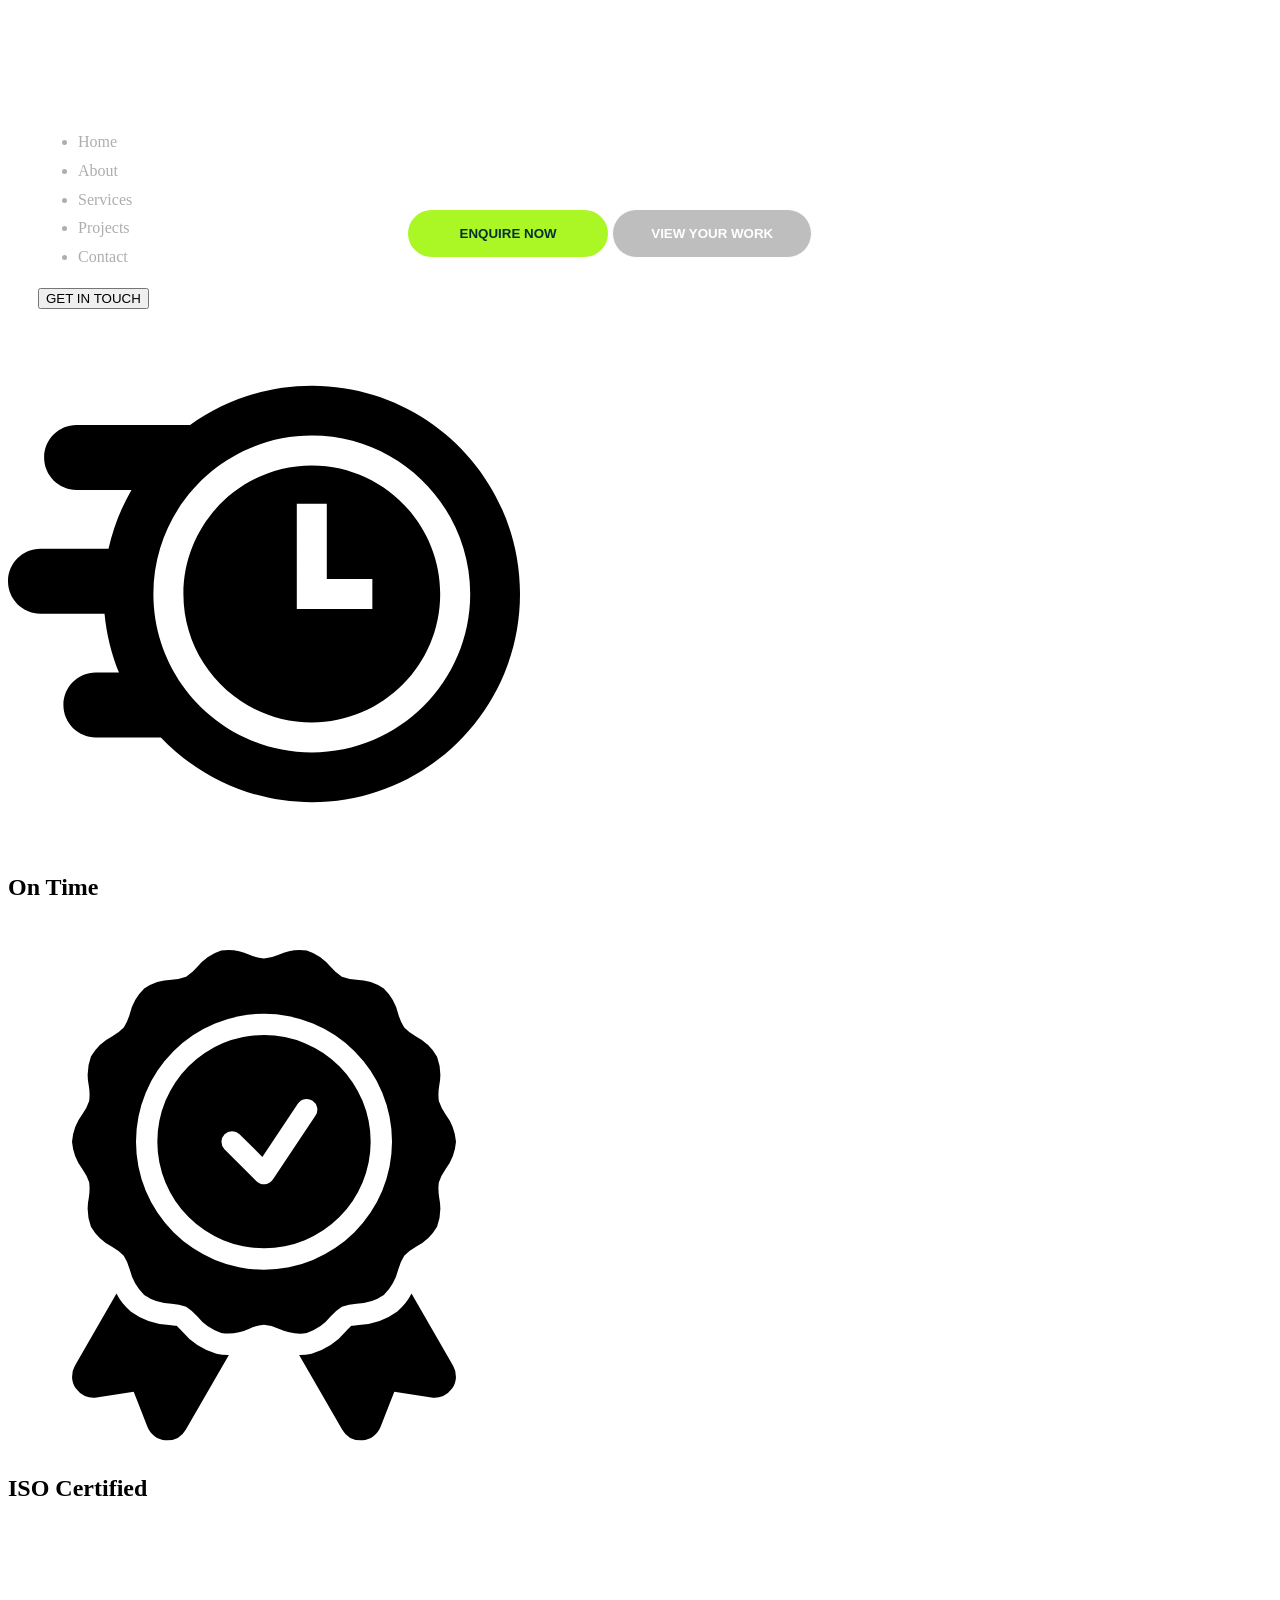
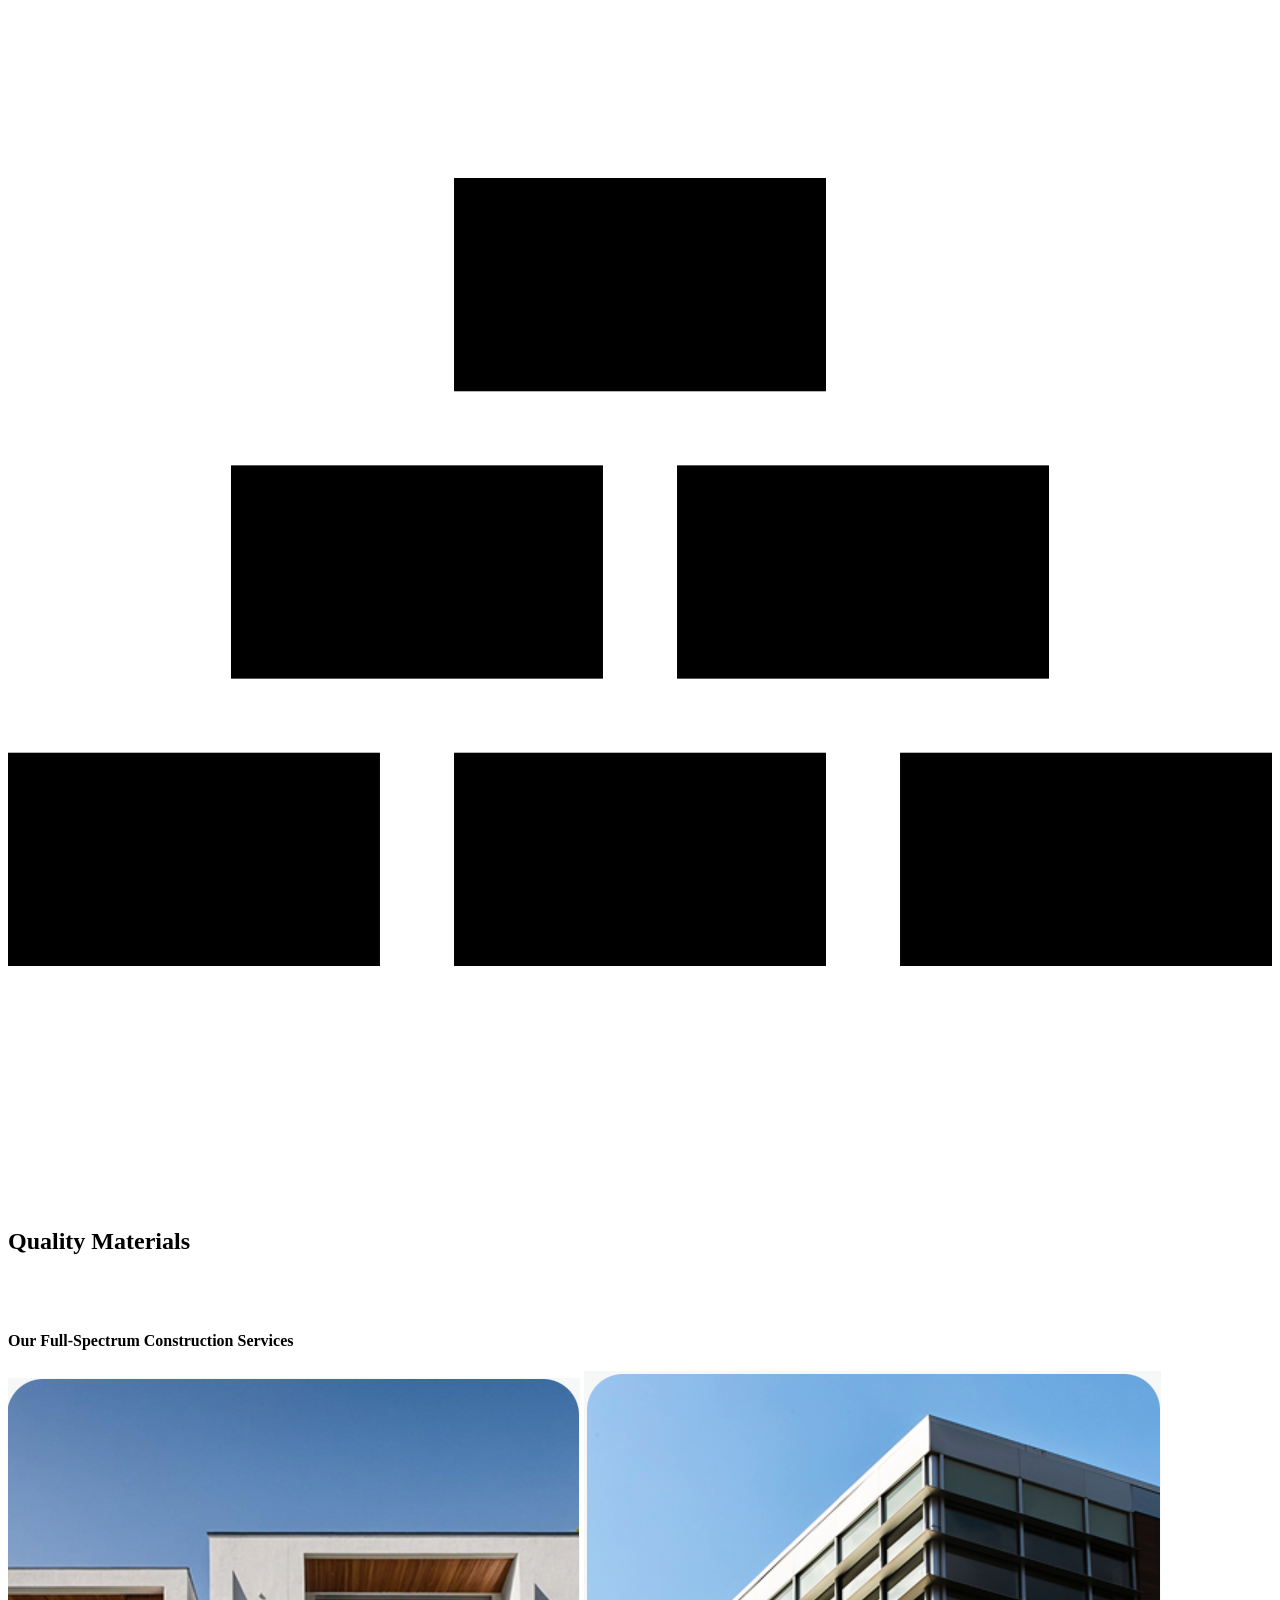
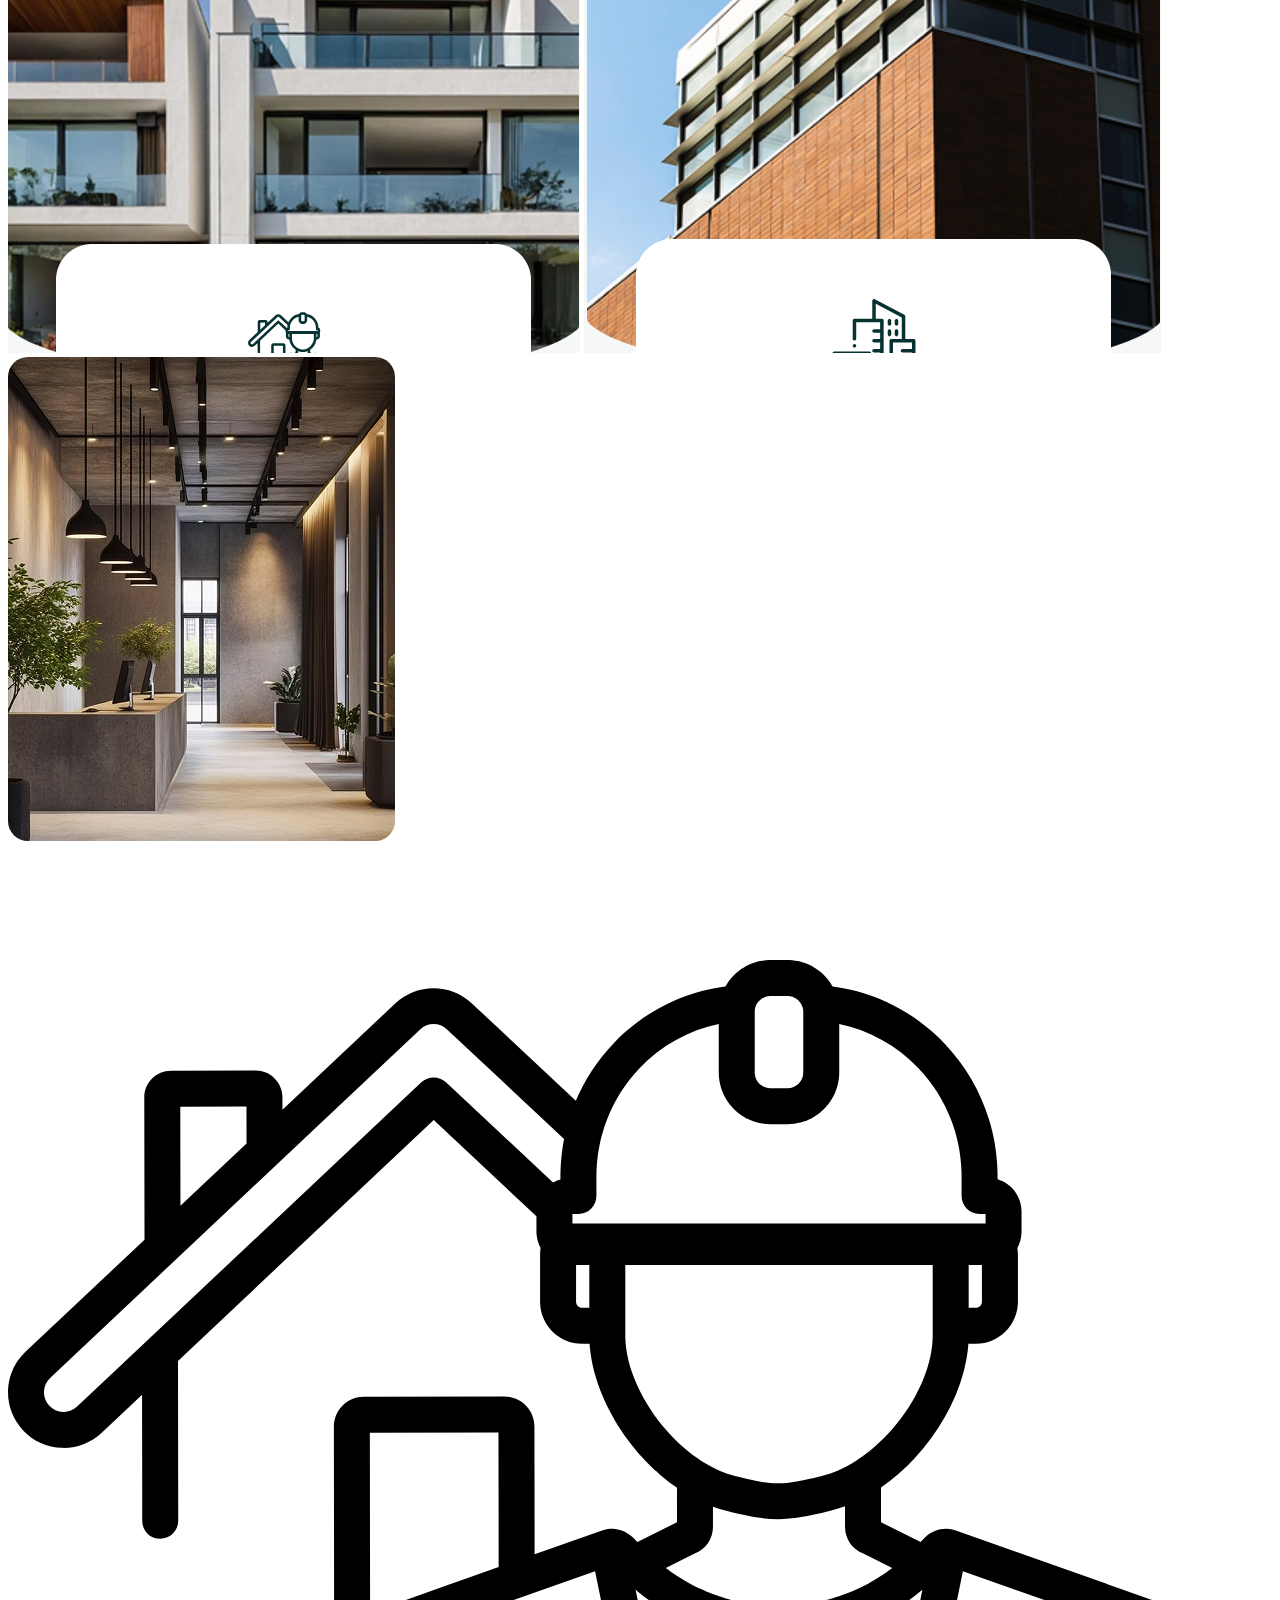
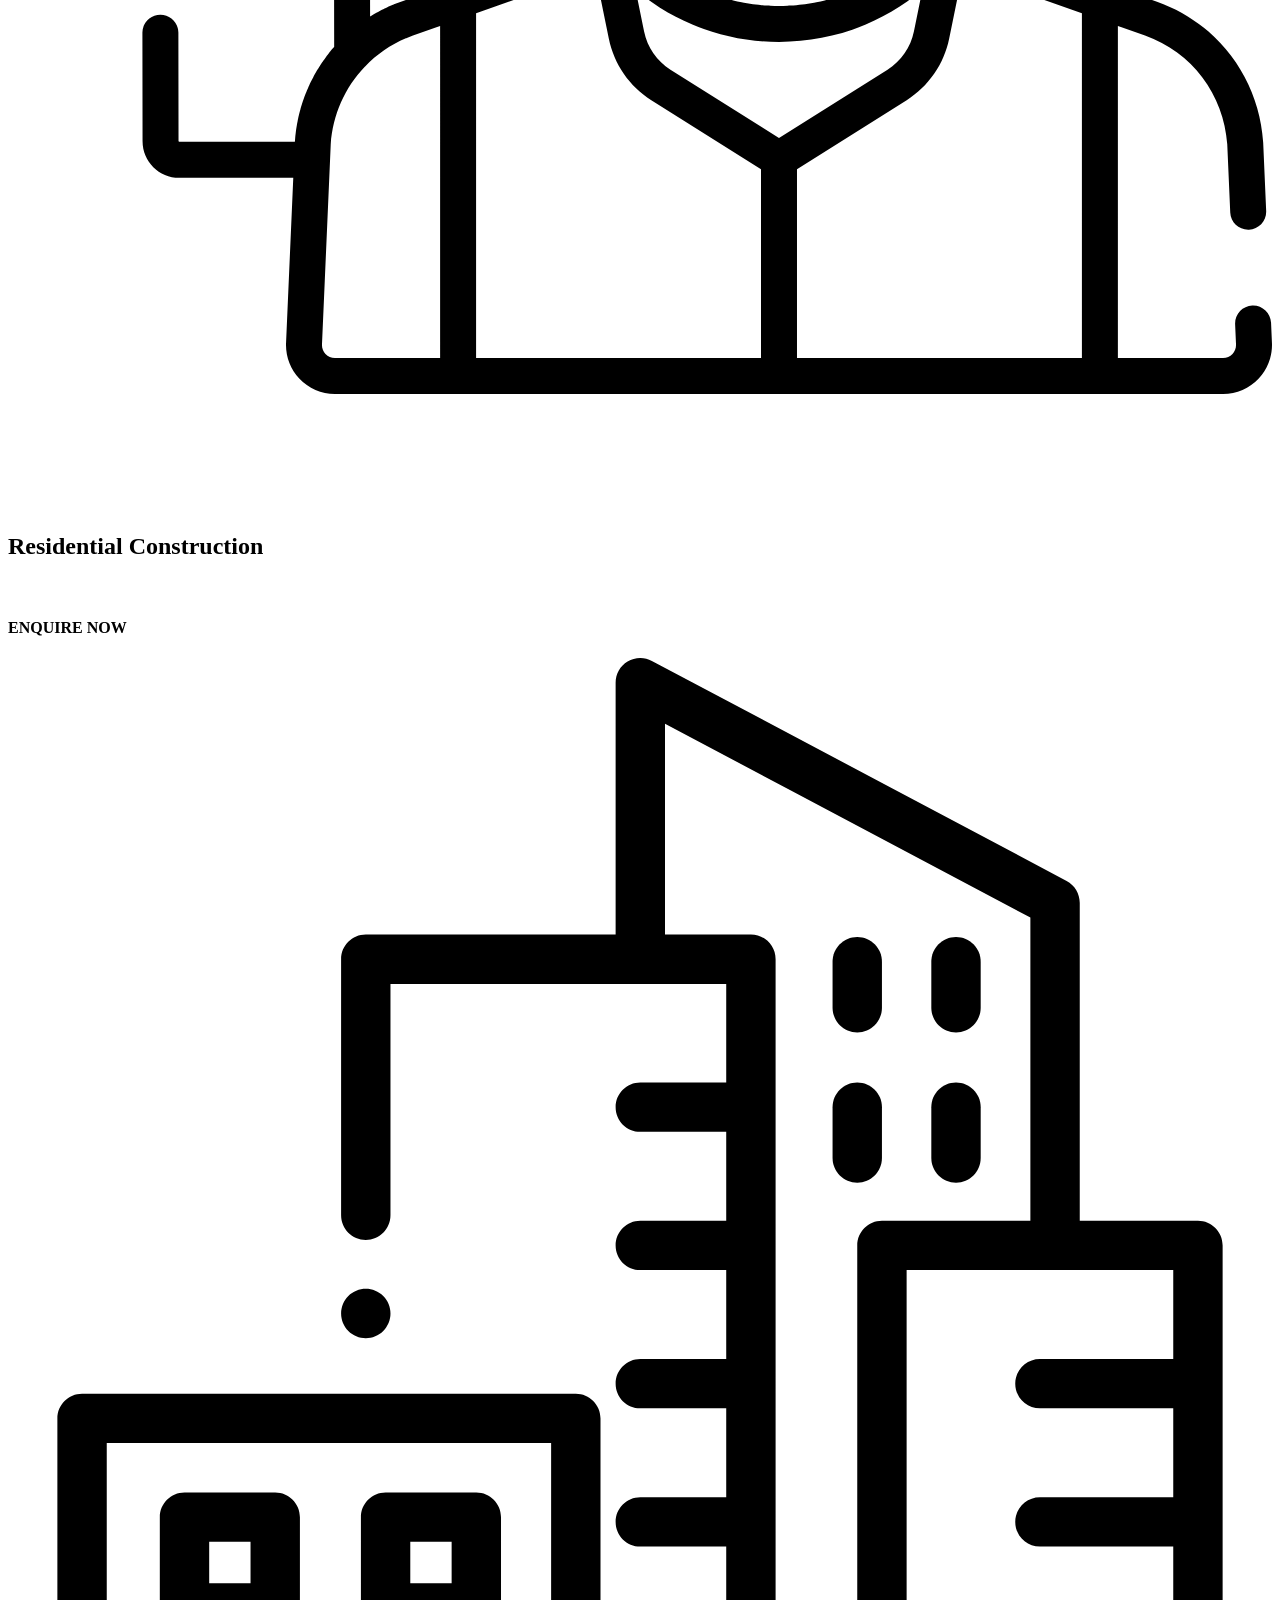
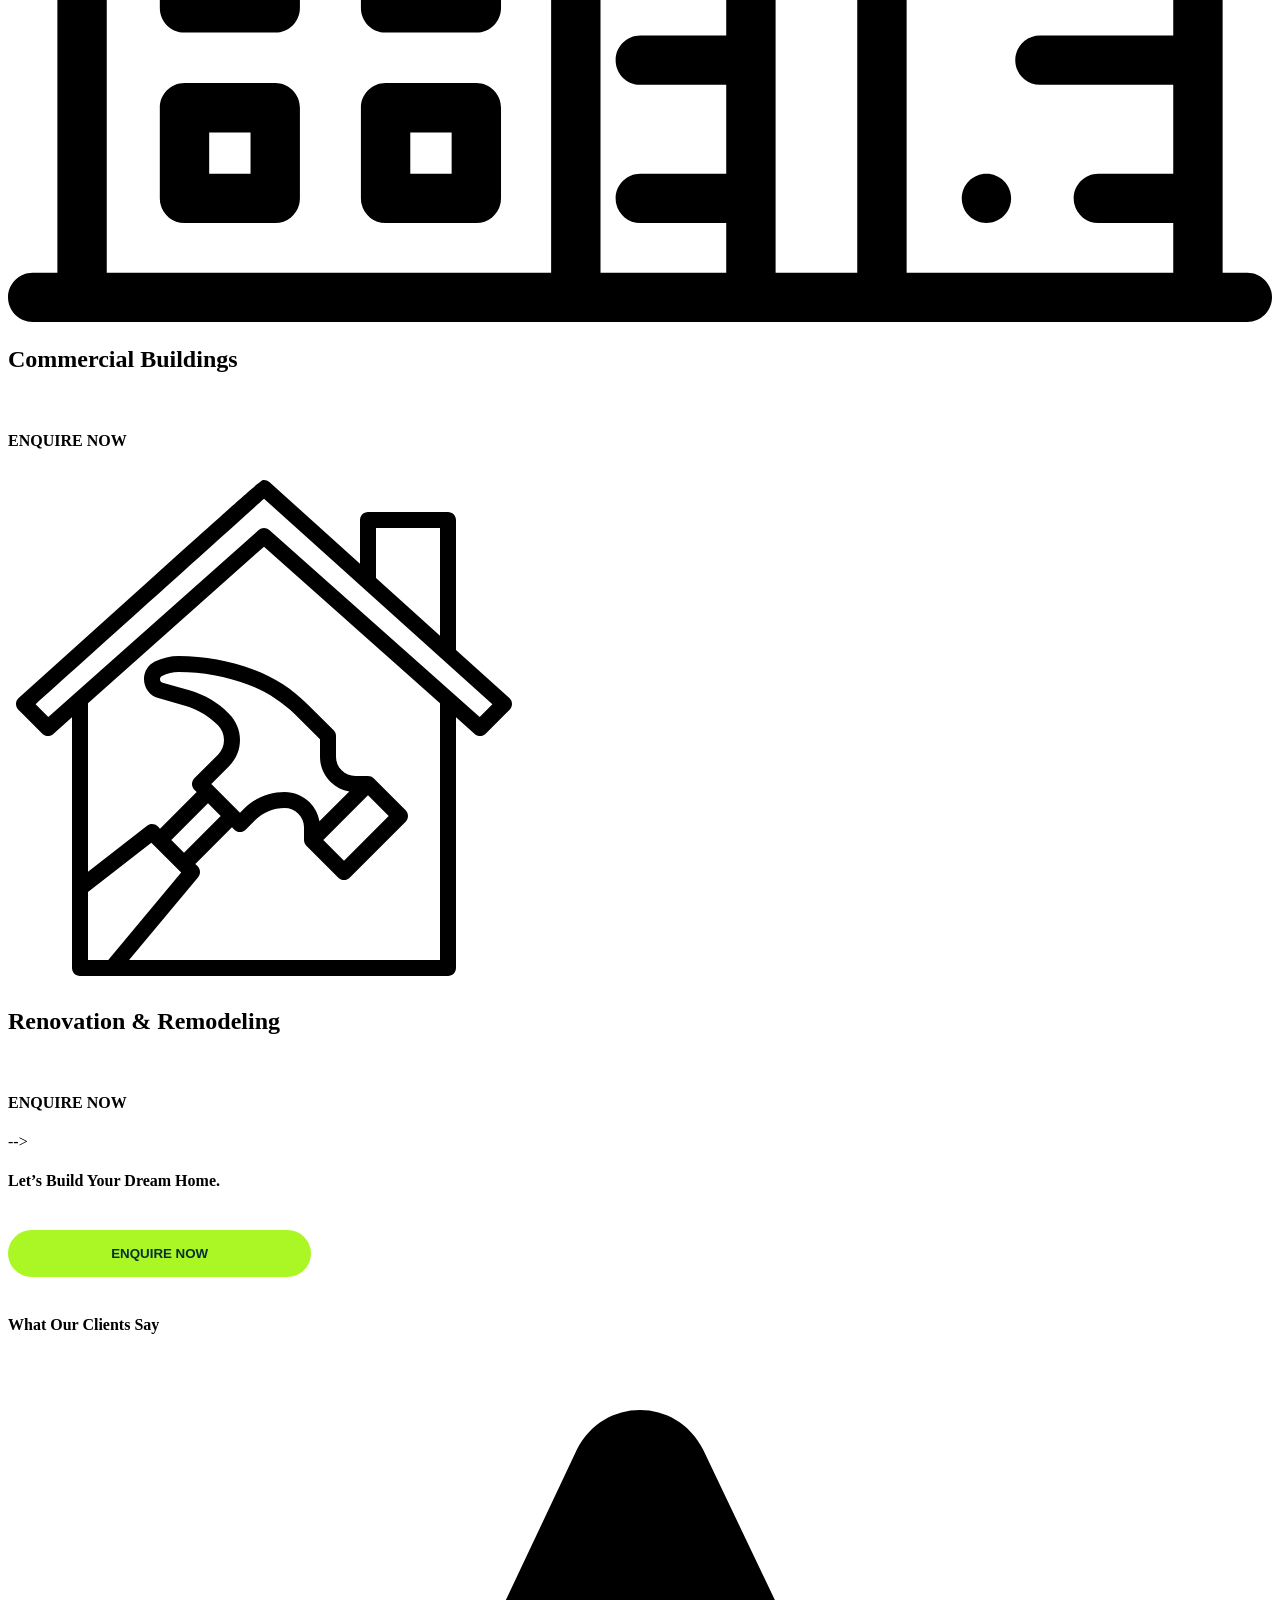
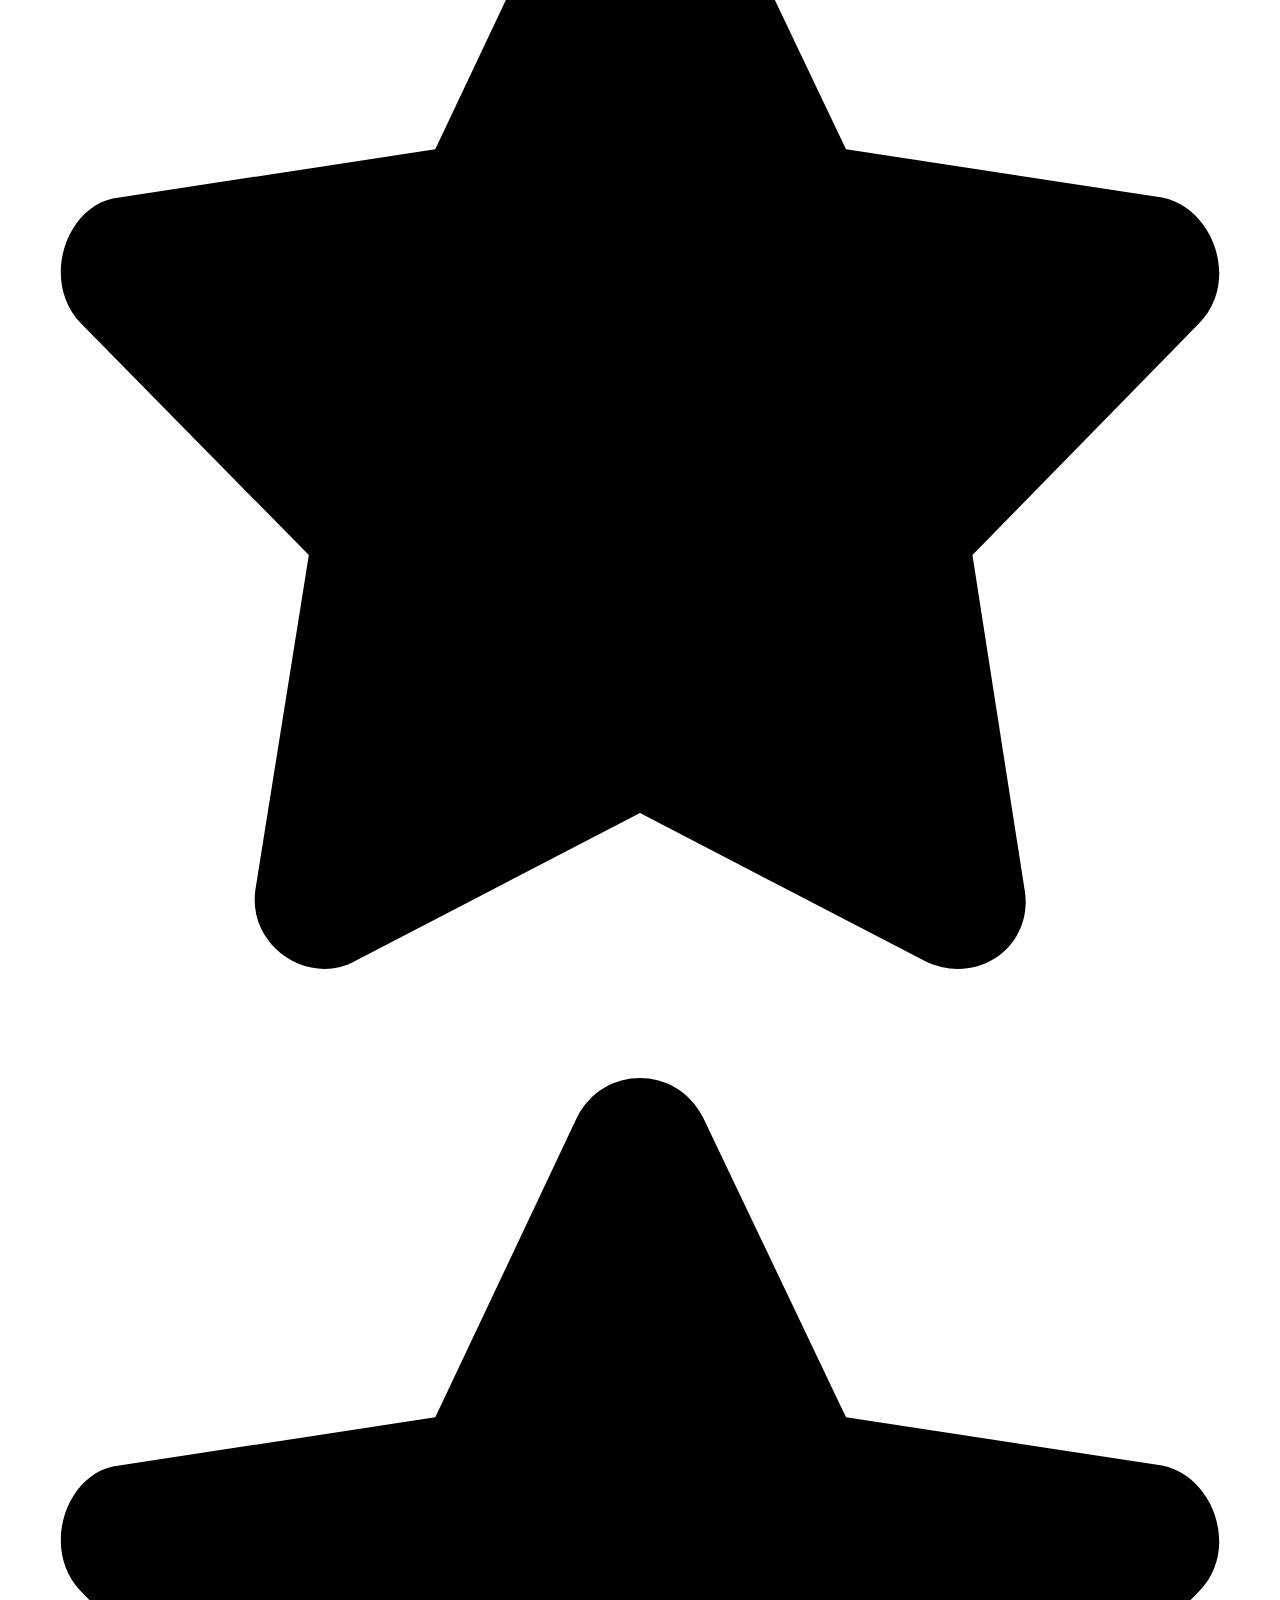
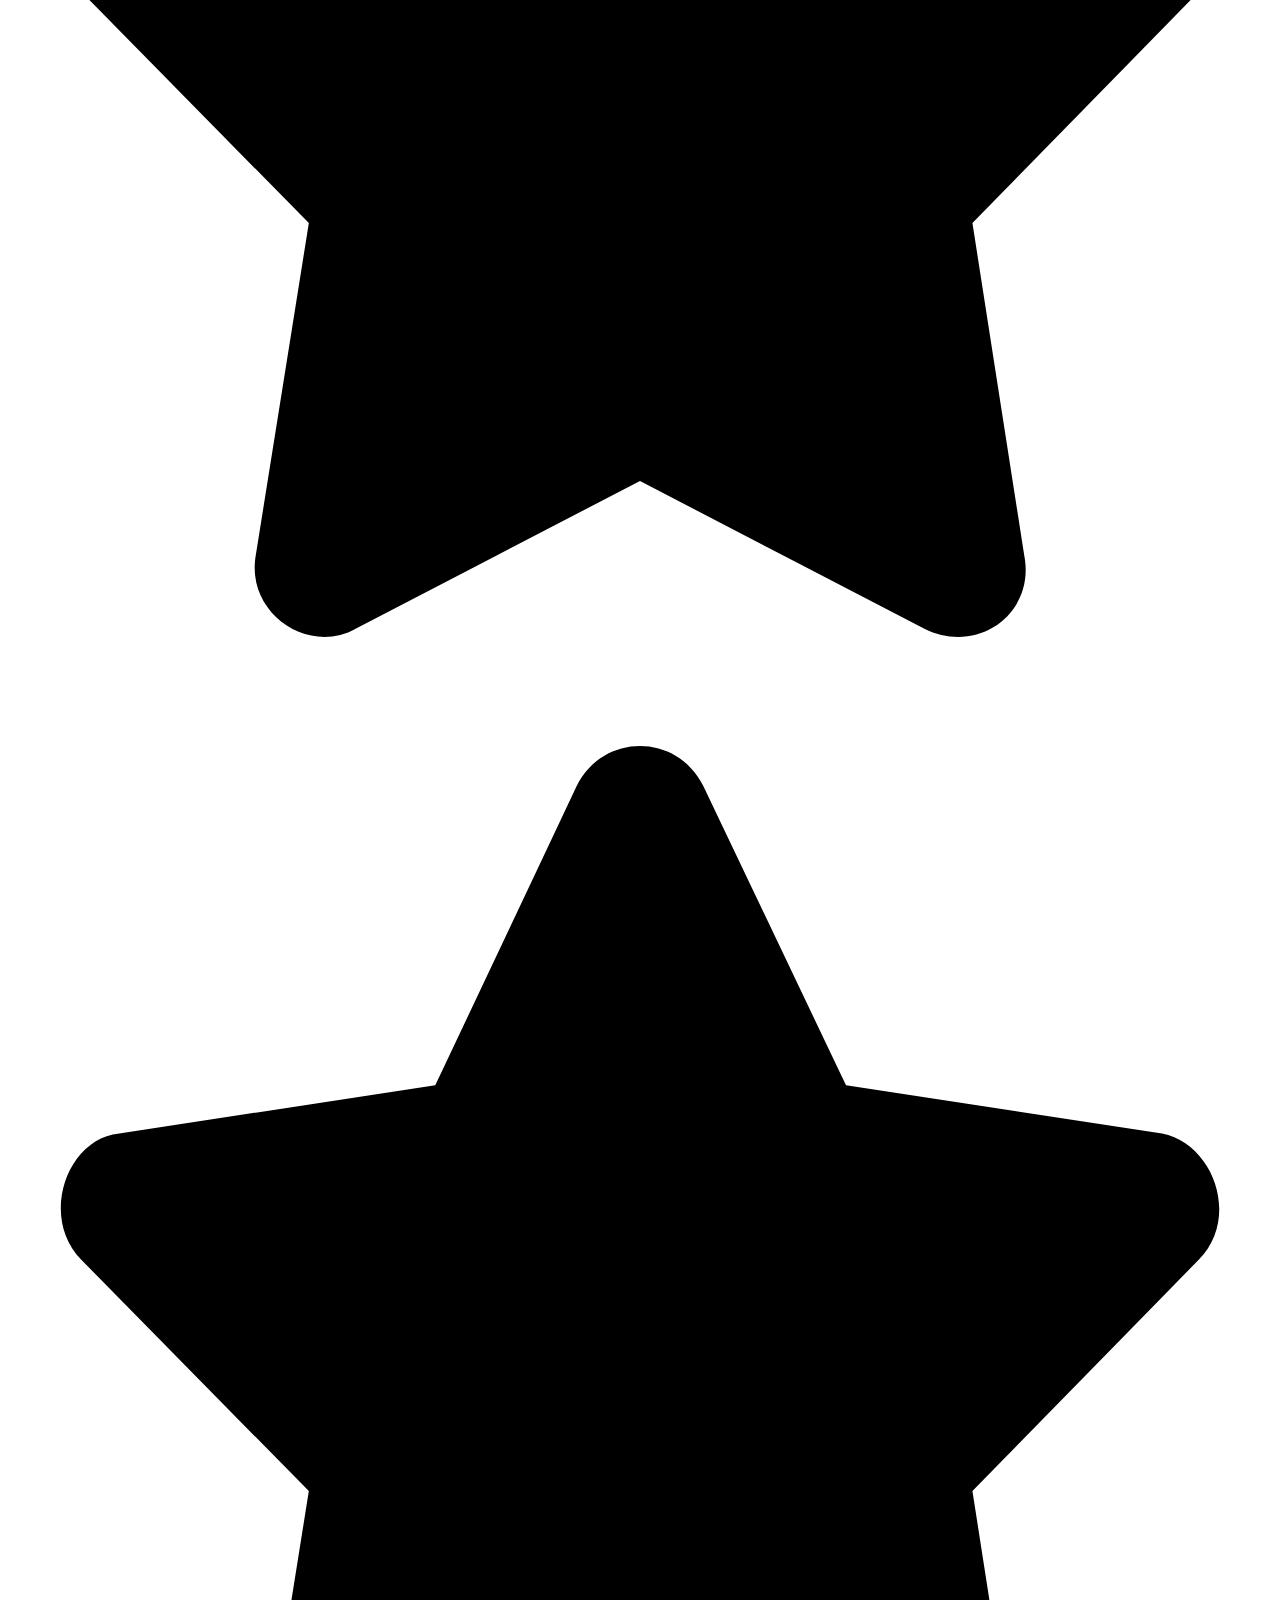
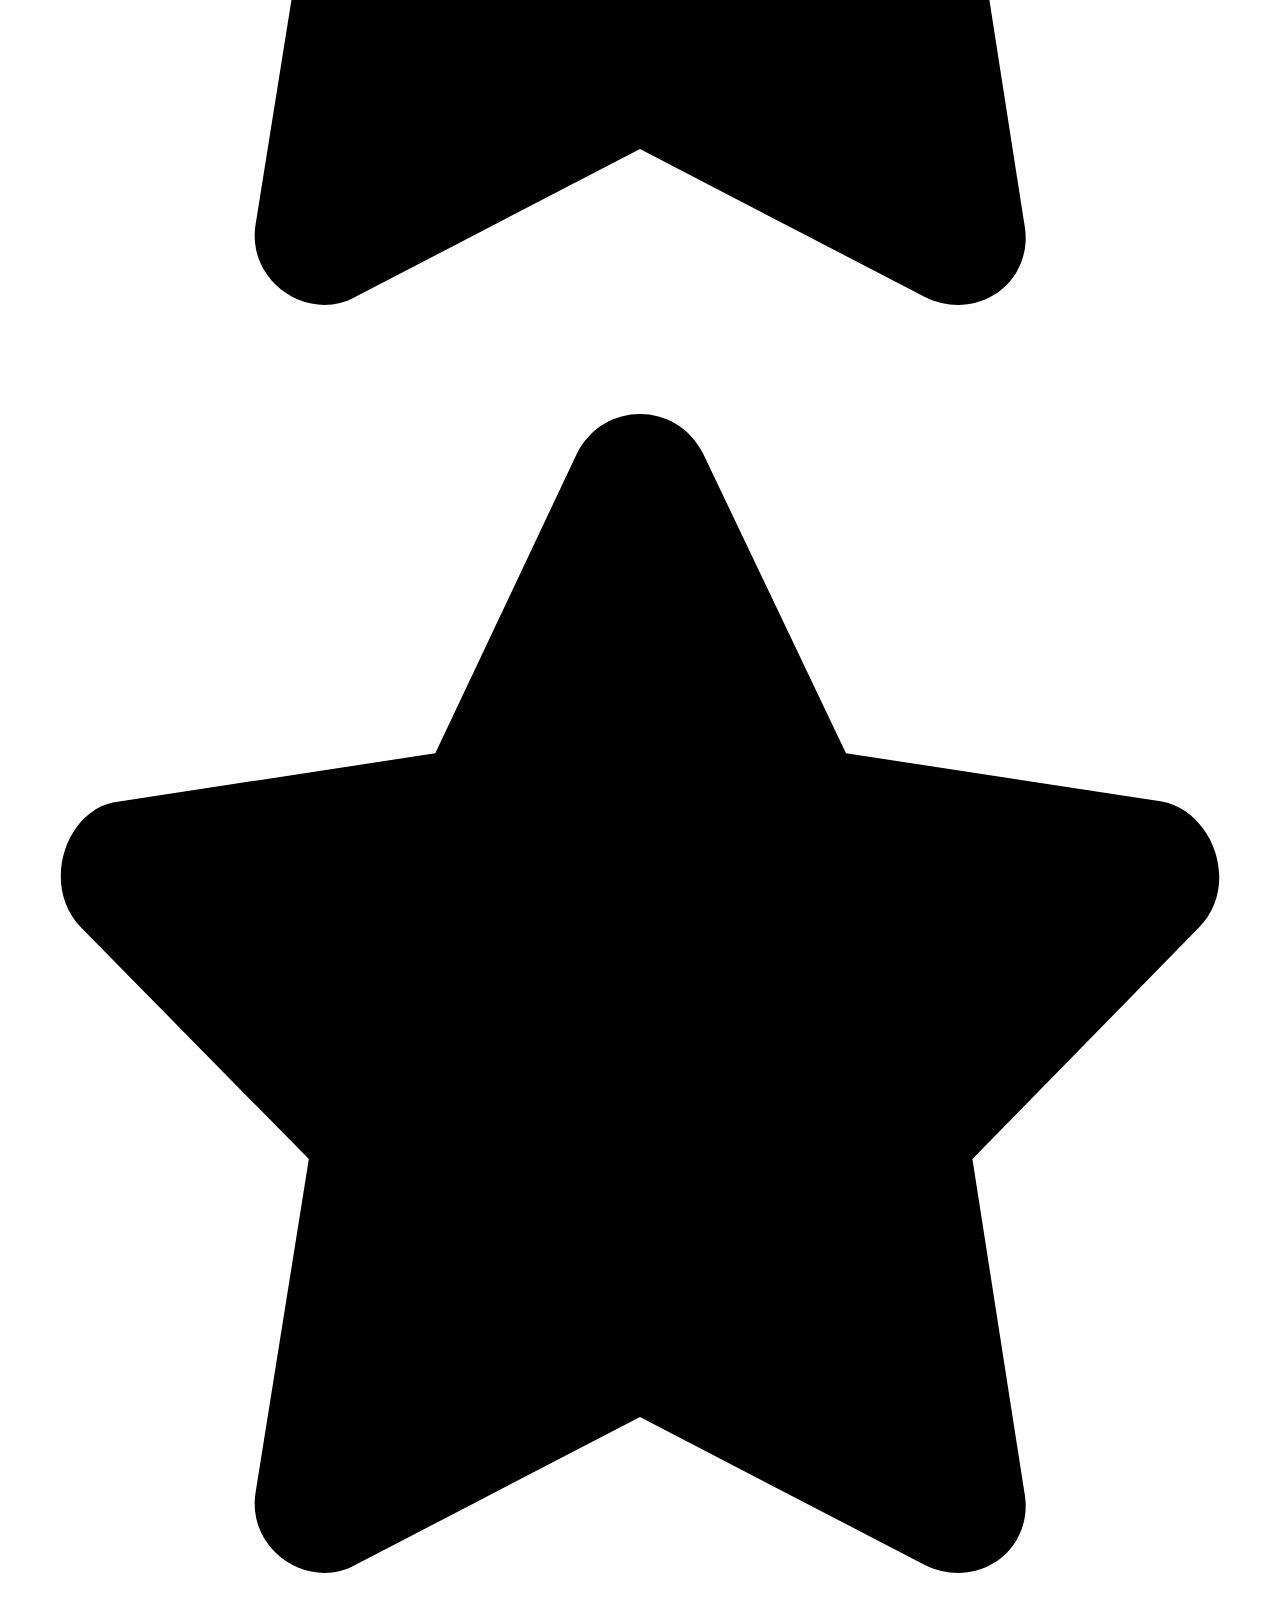
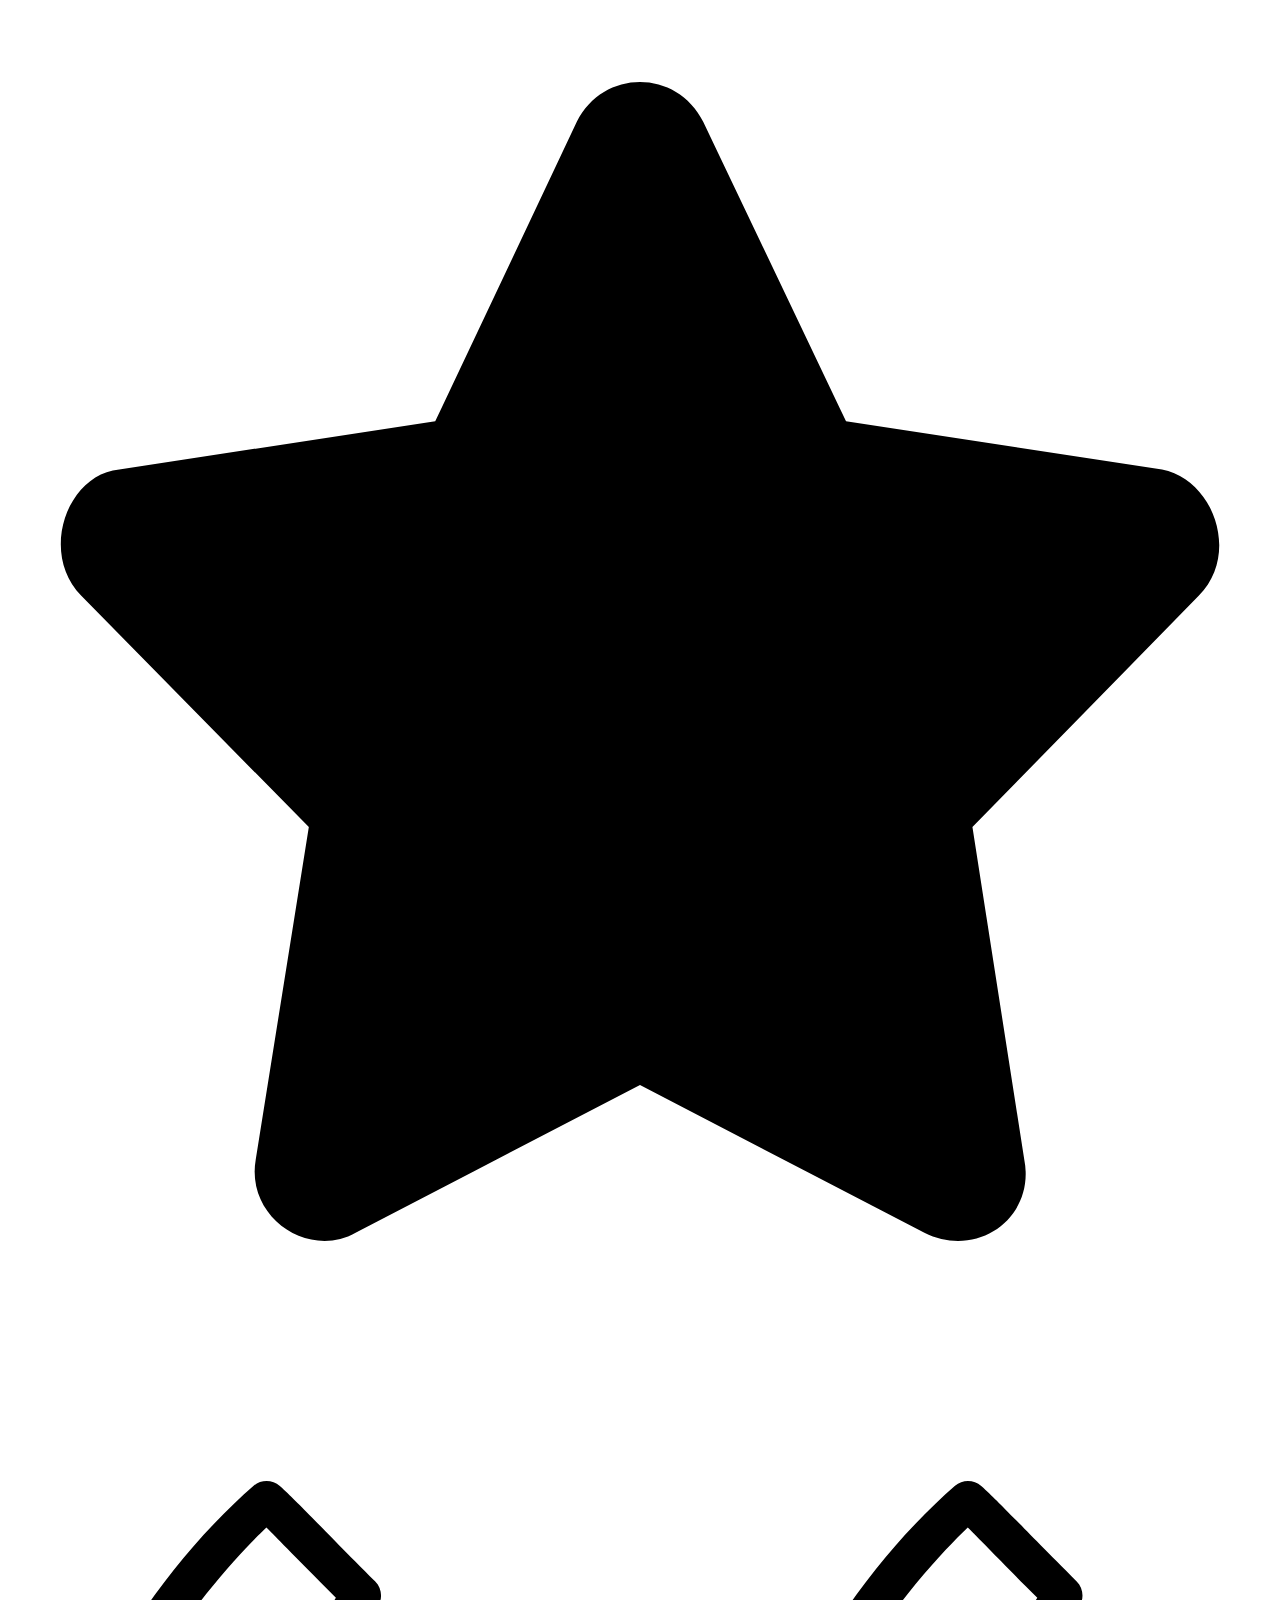
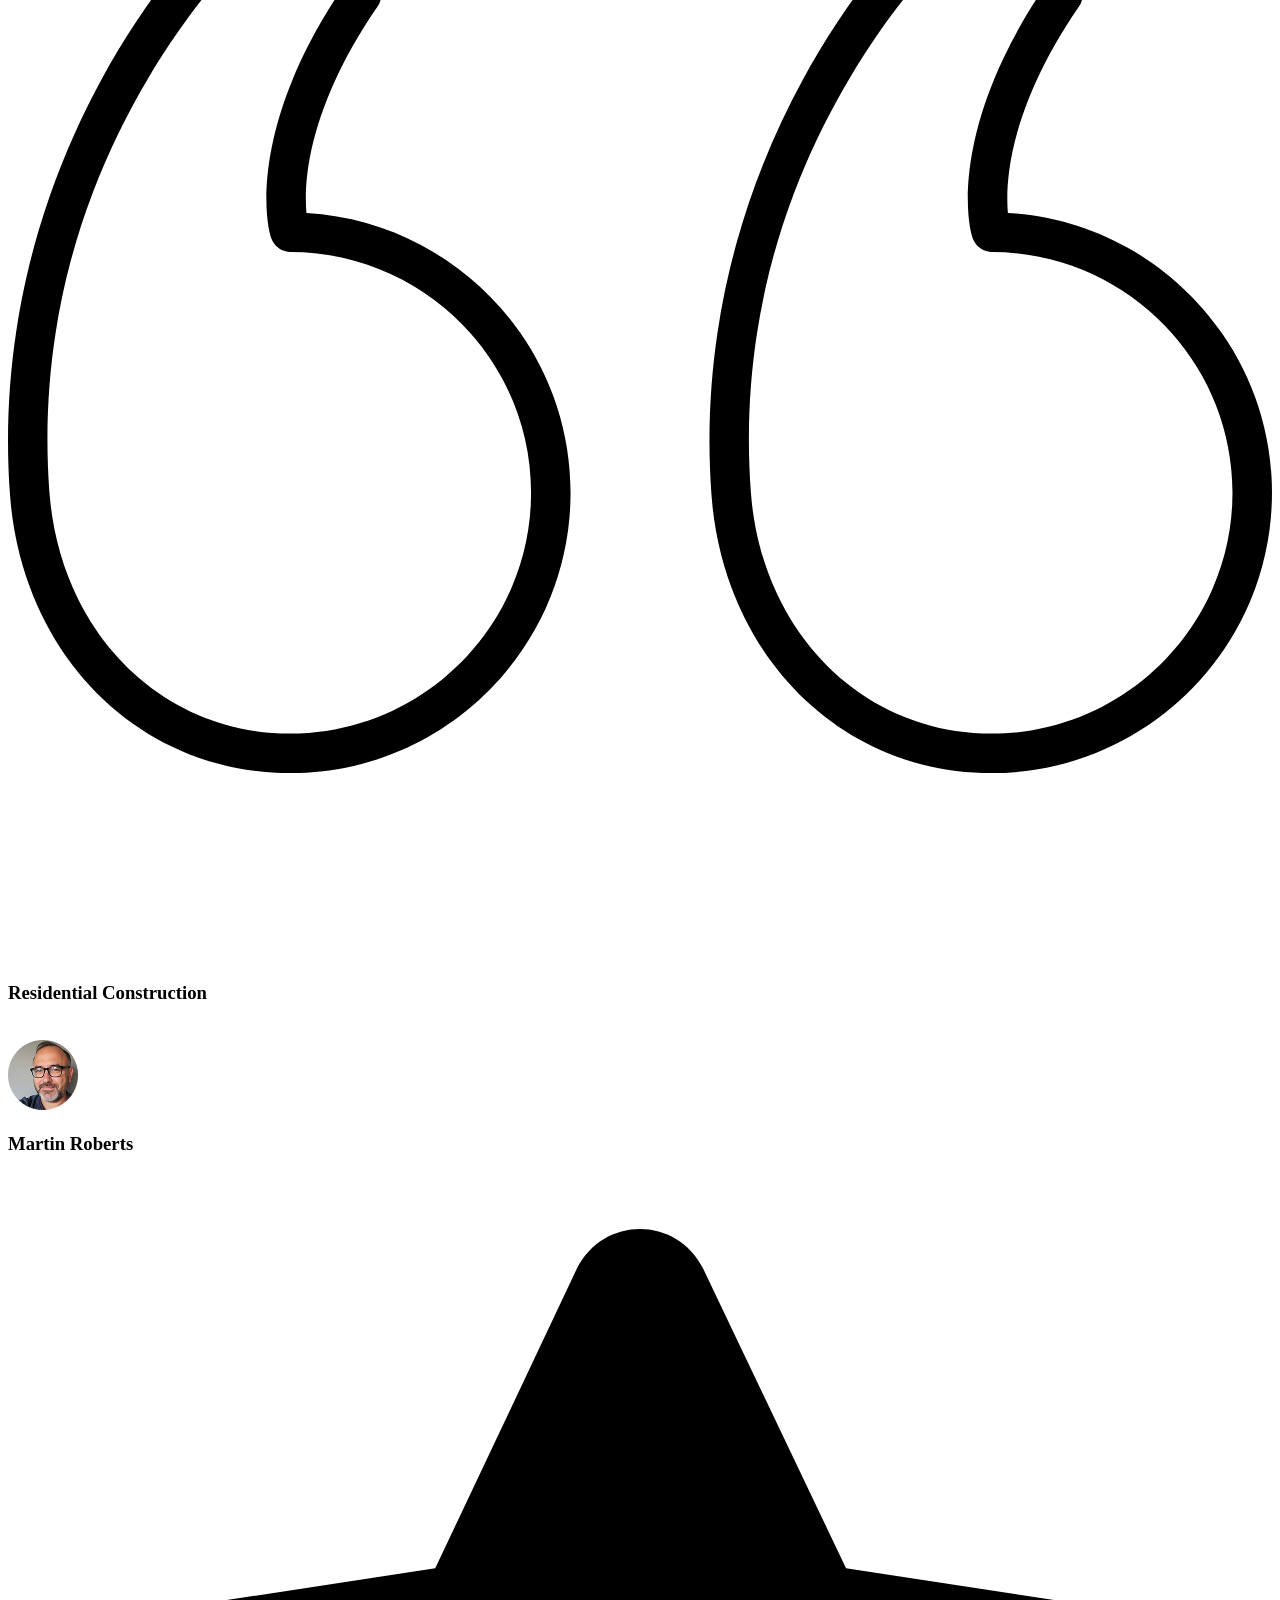
==== commit 33b05d39: "fix css issue" ====
--- a/index.html
+++ b/index.html
@@ -5,7 +5,8 @@
     <meta charset="UTF-8">
     <meta name="viewport" content="width=device-width, initial-scale=1.0">
     <title>Brikly</title>
-    <link rel="stylesheet" href="style.css">
+    <link rel="stylesheet" href="./navbar.css">
+
 </head>
 
 <body class="body">
--- a/navbar.css
+++ b/navbar.css
@@ -0,0 +1,1002 @@
+.body-home{
+  /* padding: 20px 40px; */
+  font-family: Arial, Helvetica, sans-serif;
+  margin: 0;
+  padding: 0;
+  background-color: white;
+}
+
+
+
+
+/* start navbar */
+.navbar {
+  /* background: #333; */
+  color: #fff;
+  padding: 10px 30px;
+  position: relative;
+}
+
+.nav-container {
+  display: flex;
+  justify-content: space-between;
+  align-items: center;
+}
+
+/* MOBILE MENU */
+.nav-links {
+  list-style: none;
+  display: none;
+  flex-direction: column;
+  gap: 1.4rem;
+  margin: 0;
+  padding: 30px 24px;
+  position: absolute;
+  width: auto;
+  top: 100%;
+  right: 0;
+  left: 0;
+  background:#063231;
+  border-radius: 18px 0 30px 20px;
+}
+
+.nav-links.active {
+  display: flex;
+}
+
+.nav-links a {
+  color: white;
+  text-decoration: none;
+}
+.nav-links a:hover{
+  color: #ABF625;
+}
+
+/* TOGGLE BUTTON */
+.toggle-btn {
+  font-size: 24px;
+  background: none;
+  border: none;
+  color: #ABF625;
+  cursor: pointer;
+}
+/* end of the navbar */
+
+
+
+#header{
+  background-image: linear-gradient(#176d71d5, rgba(12, 12, 12, 0.671)), url("Images/IMG-20260304-WA0006.jpg");
+  background-repeat: no-repeat;
+  background-size: cover;
+  background-position: center;
+  border-radius: 0 0 100px 100px;
+  text-align: center;
+  padding-bottom: 100px;
+}
+
+.btn-getInTouch{
+  display: none;
+  background-color: #ABF625;
+  color: #063231;
+  border: none;
+  border-radius: 38px;
+  padding: 10px 26px;
+  font-weight: bold;
+}
+.links-btn{
+  display: flex;
+  align-items: center;
+}
+.div-hero{
+  margin: 0 40px;
+  margin-top: 70px;
+  padding: 0;
+  /* margin-bottom: 30px; */
+}
+.div-hero .spn-25{
+  background-color: #ffffff2c;
+  color: white;
+  padding: 4px 10px;
+  border-radius: 18px;
+}
+.div-hero h1{
+  font-size: 32px;
+  color: white;
+}
+.div-hero p{
+  font-size: 18px;
+  color: white;
+  line-height: 2;
+}
+.two-btns{
+  display: flex;
+  flex-direction: column;
+  align-items: center;
+  gap: 1rem;
+}
+.btn-enquire{
+  background-color: #ABF625;
+  color: #063231;
+  border: none;
+  border-radius: 30px;
+  padding: 10px 18px;
+  width: 70%;
+  font-weight: bold;
+}
+.btn-veiw{
+  background-color: #80808083;
+  color: white;
+  border-radius: 30px;
+  border: 1px solid white;
+  padding: 10px 18px;
+  width: 70%;
+  font-weight: bold;
+}
+/* end of the header  */
+
+
+
+.second-s-home{
+  padding: 0 20px;
+  padding-bottom: 50px;
+}
+.cards-onTime{
+  background-color: white;
+  border-radius: 26px;
+  padding: 20px 18px;
+  box-shadow: 0 0 16px #8080804c;
+  display: flex;
+  flex-direction: column;
+  gap: 1rem;
+  position: relative;
+  top: -4rem;
+}
+.card-onTime img{
+  width: 30px;
+  background-color: #a9f625c2;
+  padding: 14px;
+  border-radius: 50px;
+  margin-bottom: -10px;
+}
+.card-onTime h2{
+  font-size: 20px;
+  margin-bottom: -0px;
+}
+.card-onTime p{
+  color: gray;
+  line-height: 1.5;
+}
+.div-two-blocks{
+  margin-bottom: -80px;
+}
+.div-two-blocks .img-block1{
+  width: 100%;
+  border-radius: 28px;
+  position: relative;
+  left: -18px;
+}
+.div-two-blocks .img-block2{
+  width:76%;
+  position: relative;
+  border-radius: 28px;
+  top: -90px;
+  right: -90px;
+}
+.div-s2-imgs-trustedLocal{
+  display: flex;
+  flex-direction: column;
+}
+.cntnr-trustedLocal h1{
+  font-size: 24px;
+  color: #063231;
+  font-weight: bold;
+  margin: 10px 0;
+}
+.cntnr-trustedLocal p{
+  color: gray;
+}
+.cntnr-trustedLocal .check-img{
+  width: 20px;
+}
+.cntnr-trustedLocal .div-ckeck-para{
+  display: flex;
+  gap: 8px;
+  margin: -18px 0;
+}
+/* end of the second-s-home */
+
+
+.third-s-home{
+  background-color: #F6F7F7;
+  padding: 40px 20px 0 20px;
+  margin-bottom: -564px;
+  text-align: center;
+}
+.third-s-home h1{
+  font-size: 26px;
+}
+.cntnr-homes{
+  display: flex;
+  flex-direction: column;
+  gap: 17rem;
+}
+.img-home{
+  width: 100%;
+  height: 90vh;
+  border-radius: 24px;
+}
+.img-logoss{
+  width: 50px;
+}
+.cntnr-cards-homes{
+  justify-items: center;
+  display: grid;
+  grid-template-columns: 1fr;
+}
+.card-homes{
+  background-color: white;
+  width: 84%;
+  border-radius: 24px;
+  padding: 24px 10px;
+}
+#card-homes1{
+  position: relative;
+  top: -85rem;
+}
+#card-homes2{
+  position: relative;
+  top: -62rem;
+}
+#card-homes3{
+  position: relative;
+  top: -38rem;
+}
+.card-homes h2{
+  font-size: 24px;
+  margin: 0 1px;
+}
+.card-homes p{
+  font-size: 14px;
+  color: gray;
+  line-height: 1.5;
+}
+.card-homes h3{
+  text-decoration: underline;
+}
+/* end of the third-s-home */
+
+
+.fourth-s-home{
+  background-color: white;
+  padding: 50px 20px;
+}
+.images-homes{
+  display: flex;
+  flex-direction: column;
+  gap: 1rem;
+}
+.fourth-s-home img{
+  width: 100%;
+  border-radius: 26px;
+}
+.div-ourProjects p{
+  color: #063231;
+  font-weight:bold;
+  font-size: 14px;
+}
+.div-ourProjects h1{
+  color: #063231;
+  font-size:28px;
+  margin: -2px 0;
+}
+.div-fromheight p{
+  color: #063231c2;
+  line-height: 1.6;
+  font-size: 15px;
+}
+.div-fromheight button{
+  color: #063231;
+  background-color: #CBFF54;
+  border: none;
+  border-radius: 30px;
+  padding: 12px 26px;
+  font-weight: bold;
+  letter-spacing: 2px;
+  margin-bottom: 40px;
+}
+/* end of the fourth-s-home */
+
+.fiveth-s-home{
+  background:linear-gradient(#176d71d5, rgba(12, 12, 12, 0.7)), url(Images/img-1.png);
+  background-repeat: no-repeat;
+  background-size: cover;
+  background-position: center;
+  padding: 50px 26px;
+  color: white;
+}
+.fiveth-s-home h1{
+  font-size: 30px;
+  letter-spacing: -3px;
+}
+.fiveth-s-home p{
+  font-size: 14px;
+  line-height: 1.5;
+}
+.fiveth-s-home button{
+  border: none;
+  border-radius: 30px;
+  color: #063231;
+  background-color: #CBFF54;
+  font-weight: bold;
+  padding: 12px 24px;
+  letter-spacing: 2px;
+}
+/* end of the fiveth-s-home */
+
+
+.sixth-s-home{
+  padding: 40px 24px;
+  background-color: #F6F7F7;
+}
+.div-testimonials{
+  text-align: center;
+  color: #063231;
+}
+.div-testimonials h1{
+  font-size: 30px;
+  word-spacing: -3px;
+  letter-spacing: -2px;
+  margin-top: 0;
+}
+.cntnr-cards-man-women{
+  display: flex;
+  flex-direction: column;
+  gap: 1rem;
+}
+.card-man-women{
+  padding: 16px 16px;
+  background-color: white;
+  border-radius: 30px;
+}
+.card-man-women .quotitionMark{
+  width: 32px;
+}
+.card-man-women .img-star{
+  width: 16px;
+}
+.card-man-women h2{
+  font-size: 18px;
+  letter-spacing: -1px;
+  margin: 0px 0;
+}
+.card-man-women p{
+  color: gray;
+  font-size: 14px;
+  line-height: 1.5;
+}
+.cntnr-martin{
+  display: flex;
+  align-items: center;
+  gap: 8px;
+}
+.cntnr-martin img{
+  width: 46px;
+}
+/* end of the sixth-s-home */
+
+
+.seventh-s-home{
+  padding: 60px 24px;
+}
+.cntnr-provent h3{
+  color: #063231;
+  font-size: 18px;
+}
+.cntnr-provent h1{
+  color: #063231;
+  font-size: 26px;
+  letter-spacing: -2px;
+}
+.cntnr-provent p{
+  color: #063231ce;
+  line-height: 1.5;
+}
+.cntnr-provent .div-100 h2{
+  letter-spacing: -2px;
+  border-bottom: 1px solid #80808046;
+  padding-bottom: 12px;
+}
+.cntnr-provent .div-10 h2{
+  letter-spacing: -2px;
+  border-bottom: 1px solid #80808046;
+  padding-bottom: 12px;
+}
+.cntnr-longTerm{
+  margin: 40px 0;
+}
+.cntnr-longTerm img{
+  width: 100%;
+  border-radius: 30px;
+}
+.card-longTerm{
+  background-color: #CBFF54;
+  width: 30%;
+  padding: 14px;
+  border-radius: 20px;
+  font-size: 12px;
+  letter-spacing: -1px;
+  word-spacing: -1px;
+  position: relative;
+  top: -130px;
+  right: 14px;
+  margin-bottom: -110px;
+}
+.imges-logoss img{
+  width:30%;
+  margin-bottom: 10px;
+}
+/* end of the seventh-s-home */
+
+
+.eight-s-home{
+  background-color: #F6F7F7;
+  padding:60px 24px;
+}
+.cntnr-localKnowldege{
+  display: grid;
+  grid-template-columns: 1fr;
+  gap: 1rem;
+}
+.cntrn-whyBrickly p{
+  font-weight: bold;
+  color: #063231;
+}
+.eight-s-home h1{
+  letter-spacing: -2px;
+  font-size: 30px;
+  margin: 0;
+}
+.eight-s-home p{
+  color: #5c5c5c;
+}
+.card-localKnowldege{
+  background-color: white;
+  border-radius: 30px;
+  padding: 20px;
+  box-shadow: 0 0 16px #80808022;
+}
+.card-localKnowldege img{
+  width: 26px;
+  padding: 14px;
+  background-color: #CBFF54;
+  border-radius: 50px;
+}
+.card-localKnowldege h2{
+  font-size: 20px;
+  letter-spacing: -1px;
+  margin: 12px 0 -10px  0;
+}
+.card-localKnowldege p{
+  line-height: 1.5;
+}
+/* end of the eight-s-home */
+
+
+/* start footer */
+.eight-section{
+    padding: 50px 26px;
+    padding-bottom: 0;
+    background-color: #043230;
+}
+.green-container{
+    background-color: #cdff50;
+    padding: 20px;
+    border-radius: 28px;
+}
+.green-container h2{
+    font-size: 24px;
+    margin: 14px 0px;
+    line-height: 1;
+    color: #053937;
+    font-weight: bold;
+}
+.green-container .your-home{
+    color: #394a49;
+}
+.green-container button{
+    border: none;
+    outline: none;
+    cursor: pointer;
+    padding: 12px 38px;
+    background-color: #043230;
+    color:#cdff50 ;
+    border-radius: 24px;
+}
+.container-lists #brickly{
+    width: 90px;
+}
+.container-lists p{
+    color: #a6a4a4;
+}
+.brickly-para{
+    margin:  30px 0;
+}
+.brickly-para img{
+    width: 22px;
+    gap: 2rem;
+    margin-left: 10px;
+}
+.call{
+    width: 20px;
+}
+.list h3,li{
+    color: rgb(255, 255, 255);
+}
+.list ul{
+    list-style: none;
+}
+.list li{
+    line-height: 1.8;
+    color: #afadad;
+}
+.img-nmbr {
+    display: flex;
+    gap: 8px;
+    align-items: center;
+    margin: 1.5rem 0;
+}
+.img-nmbr img{
+    background-color: #cdff50 ;
+    padding: 6px;
+    width: 14px;
+    border-radius: 100px;
+}
+.img-nmbr h4,p{
+    color: white;
+    margin: 0 ;
+}
+.address{
+    border-top: 1px solid white;
+    padding: 14px 0;
+}
+#brickly{
+  margin-bottom: 20px;
+}
+.logos-footer{
+  display: flex;
+  flex-direction: row;
+  justify-content: space-evenly;
+}
+.two-list{
+  display: grid;
+  grid-template-columns: 1fr 1fr;
+  gap: 1rem;
+}
+/* end of the footer */
+
+
+
+
+
+
+
+
+
+
+
+
+
+
+
+
+
+@media (min-width: 768px) {
+  .toggle-btn {
+    display: none;
+  }
+  .nav-links {
+    position: static;
+    display: flex !important;
+    flex-direction: row;
+    gap: 20px;
+    background: transparent;
+  }
+  .nav-links a {
+    color: white;
+  }
+  .navbar{
+    display: flex;
+    justify-content: space-between;
+    align-items: center;
+  }
+  /* end of the navbar  */
+
+
+
+  .btn-getInTouch{
+    display: block;
+  }
+  .div-hero{
+    padding: 0 60px;
+  }
+  .div-hero .spn-25{
+    margin:0;
+  }
+  .div-hero h1{
+    font-size: 56px;
+    margin: 18px 0;
+  }
+  .div-hero p{
+    margin: 0 0 30px 0;
+  }
+  .two-btns{
+    display: flex;
+    flex-direction: row;
+  }
+  .two-btns{
+    justify-content: center;
+  }
+  .btn-enquire{
+    width: 30%;
+  }
+  .btn-veiw{
+    width: 30%;
+  }
+  /* end of the header */
+
+  .cards-onTime{
+    display: flex;
+    flex-direction: row;
+    gap: 1rem;
+  }
+  .div-s2-imgs-trustedLocal{
+    display: grid;
+    grid-template-columns: 1fr 1fr;
+    gap: 2rem;
+  }
+  .cntnr-trustedLocal .p-about{
+    font-size: 16px;
+  }
+  .cntnr-trustedLocal h1{
+    font-size: 32px;
+    margin: 20px 0;
+  }
+   .cntnr-trustedLocal p{
+    line-height: 1.5;
+   }
+   /* end of the second-s-home */
+
+   .third-s-home{
+    margin-bottom: 0;
+   }
+   .cntnr-homes{
+    display: grid;
+    grid-template-columns: 1fr 1fr 1fr;
+    gap: 1rem;
+   }
+   .cntnr-cards-homes{
+    display: grid;
+    grid-template-columns: 1fr 1fr 1fr ;
+    position: relative;
+   }
+   .img-home{
+    height: 90vh;
+   }
+   #card-homes1{
+    top: -4rem;
+    right: 6px;
+   }
+   #card-homes2{
+    top: -4rem;
+    right: 2px;
+   }
+   #card-homes3{
+    top: -4rem;
+    right: -6px;
+   }
+   .card-homes{
+    width: 76%;
+   }
+   .third-s-home h1{
+    font-size: 32px;
+    margin-bottom: 50px;
+   }
+   /* end of the third-s-home */
+
+   .cntnr-paras-built{
+    display: grid;
+    grid-template-columns: 1fr 1fr;
+    gap: 2rem;
+    margin-bottom: 26px;
+   }
+   .cntnr-paras-built h1{
+    font-size: 34px;
+    font-weight: bold;
+   }
+   .images-homes{
+    display: flex;
+    flex-direction: row;
+    flex-wrap: wrap;
+   }
+   .images-homes .img-home1{
+    width: 67%;
+    height: 100vh;
+   }
+  .images-homes .img-home2{
+    width: 30%;
+    height: 100vh;
+   }
+   .images-homes .img-home3{
+    width: 30%;
+    height: 100vh;
+   }
+   .images-homes .img-home4{
+    width: 67%;
+    height: 100vh;
+   }
+   /* end of the fourth-s-home */
+
+   .fiveth-s-home{
+    display: grid;
+    grid-template-columns: 1fr 1fr;
+    align-items: center;
+   }
+   .bnt-enquire-now{
+    display: flex;
+    justify-content: right;
+   }
+   /* end of the fiveth-s-home */
+
+   .sixth-s-home{
+    padding: 50px 20px;
+   }
+   .cntnr-cards-man-women{
+    display: flex;
+    flex-direction: row;
+    margin-top: 60px;
+   }
+   /* end of the sixth-s-home */
+
+   .cntnr-7-paraImgs{
+    display: grid;
+    grid-template-columns: 1fr 1fr;
+    gap: 3rem;
+    align-items: center;
+   }
+   .cntnr-100-10{
+    display: grid;
+    grid-template-columns: 1fr 1fr;
+    gap: 1rem;
+   }
+   .cntnr-provent .div-10 h3{
+    font-size: 16px;
+    margin-bottom: -10px;
+   }
+   .cntnr-provent .div-100 h3{
+    margin-bottom: -10px;
+   }
+   .imges-logoss{
+    display: flex;
+    gap: 2rem;
+   }
+   .imges-logoss img{
+    width: 16%;
+   }
+   /* end of the seventh-s-home */
+
+   .cntnr-localKnowldege{
+    display: grid;
+    grid-template-columns: 1fr 1fr;
+    margin-top: 80px;
+   }
+   /* end of the eight-s-home */
+
+   .green-container{
+    display: grid;
+    grid-template-columns: 1fr 1fr;
+   }
+   .lists{
+    display:flex;
+    justify-content: space-between;
+   }
+   .address{
+    display: flex;
+    justify-content: space-between;
+   }
+   /* end of the footer */
+}
+
+
+
+@media (min-width:1024px){
+  .div-hero h1{
+    font-size: 80px;
+  }
+  .div-hero p{
+    padding: 0 90px;
+  }
+  .btn-enquire{
+    width: 24%;
+    padding: 16px 2px;
+  }
+  .btn-veiw{
+    width: 24%;
+    padding: 16px 2px;
+  }
+  /* end of the header */
+
+  .div-s2-imgs-trustedLocal{
+    gap: 3rem;
+  }
+  .img-block1{
+    width: 100%;
+  }
+  .img-block2{
+    width: 44% !important;
+    height: 240px;
+    right: -280px !important;
+    top: -120px !important;
+  }
+  .cntnr-trustedLocal h1{
+    font-size: 54px;
+  }
+  /* end of the second-s-home */
+
+  .third-s-home h1{
+    font-size: 52px;
+    margin-top: 0;
+  }
+  /* end of the third-s-home */
+
+  .div-ourProjects h1{
+    font-size: 48px;
+  }
+  /* end of the fourth-s-home */
+
+  .fiveth-s-home h1{
+    font-size: 50px;
+    margin-bottom: -0px;
+  }
+  .fiveth-s-home button{
+    font-size: 16px;
+  }
+  /* end of the fiveth-s-home */
+
+  .sixth-s-home h1{
+    font-size: 55px;
+  }
+  /* end of the sixth-s-home */
+
+  .cntnr-provent h1{
+    font-size: 60px;
+    margin-top: 0;
+  }
+  .div-10 h2{
+    font-size: 44px;
+    margin-bottom: -8px;
+  }
+  .div-100 h2{
+    font-size: 44px;
+    margin-bottom: -8px;
+  }
+  /* end of the seventh-s-home */
+
+  .eight-s-home{
+    display: grid;
+    grid-template-columns: 1fr 1fr;
+    align-items: center;
+  }
+  .cntnr-whyBrickly{
+    margin-top: 60px;
+    padding-right: 90px;
+  }
+  .cntnr-whyBrickly h1{
+    font-size: 60px;
+    color: #083938;
+  }
+  .cntnr-whyBrickly p{
+    padding-right: 190px;
+  }
+  /* end of the eight-s-home */
+
+}
+
+
+
+@media (min-width:1440px){
+  .div-hero{
+    margin: 90px 260px 0 260px;
+  }
+  .second-s-home{
+    padding: 0 160px;
+  }
+  /* end of the header */
+
+  .div-s2-imgs-trustedLocal{
+    padding: 0 20px;
+  }
+  .cntnr-trustedLocal h1{
+    font-size: 62px;
+    margin-bottom: 40px;
+  }
+  .cntnr-trustedLocal p{
+    line-height: 1.7;
+  }
+  /* end of the second-s-home */
+
+  .third-s-home{
+    padding: 80px 146px;
+  }
+  .third-s-home h1{
+    font-size: 62px;
+  }
+  /* end of the third-s-home */
+
+    .fourth-s-home{
+       padding: 80px 146px;;
+    }
+    .cntnr-paras-built{
+      display: flex;
+      gap: 2rem;
+      margin-bottom: 60px;
+      align-items: center;
+    }
+    .cntnr-paras-built h1{
+
+      font-size: 60px;
+    }
+    /* end of the fourth-s-home */
+
+    .fiveth-s-home{
+      padding: 80px 146px;
+    }
+    .fiveth-s-home h1{
+      font-size: 46px;
+    }
+    .fiveth-s-home p{
+      line-height: 1.9;
+    }
+    /* end of the fiveth-s-home */
+
+    .sixth-s-home{
+      padding: 80px 146px;
+    }
+    /* end of the sixht-s-home */
+
+    .seventh-s-home{
+      padding:80px 146px ;
+    }
+    .imges-logoss{
+      display: flex;
+      flex-direction: row;
+      justify-content: space-between;
+      margin-top: 50px;
+    }
+    /* end of the seventh-s-home */
+
+    .eight-s-home{
+      padding:80px 146px;
+      display: grid;
+      grid-template-columns: 1fr 1fr;
+      gap: 2rem;
+    }
+    .cntnr-whyBrickly{
+      margin-top: 58px;
+      padding-right: 40px;
+    }
+    .cntnr-whyBrickly p{
+      line-height: 1.5;
+    }
+    /* end of the eight-s-home */
+
+    .two-list{
+      gap: 9rem;
+    }
+}
+
+
+
+
+
+
+
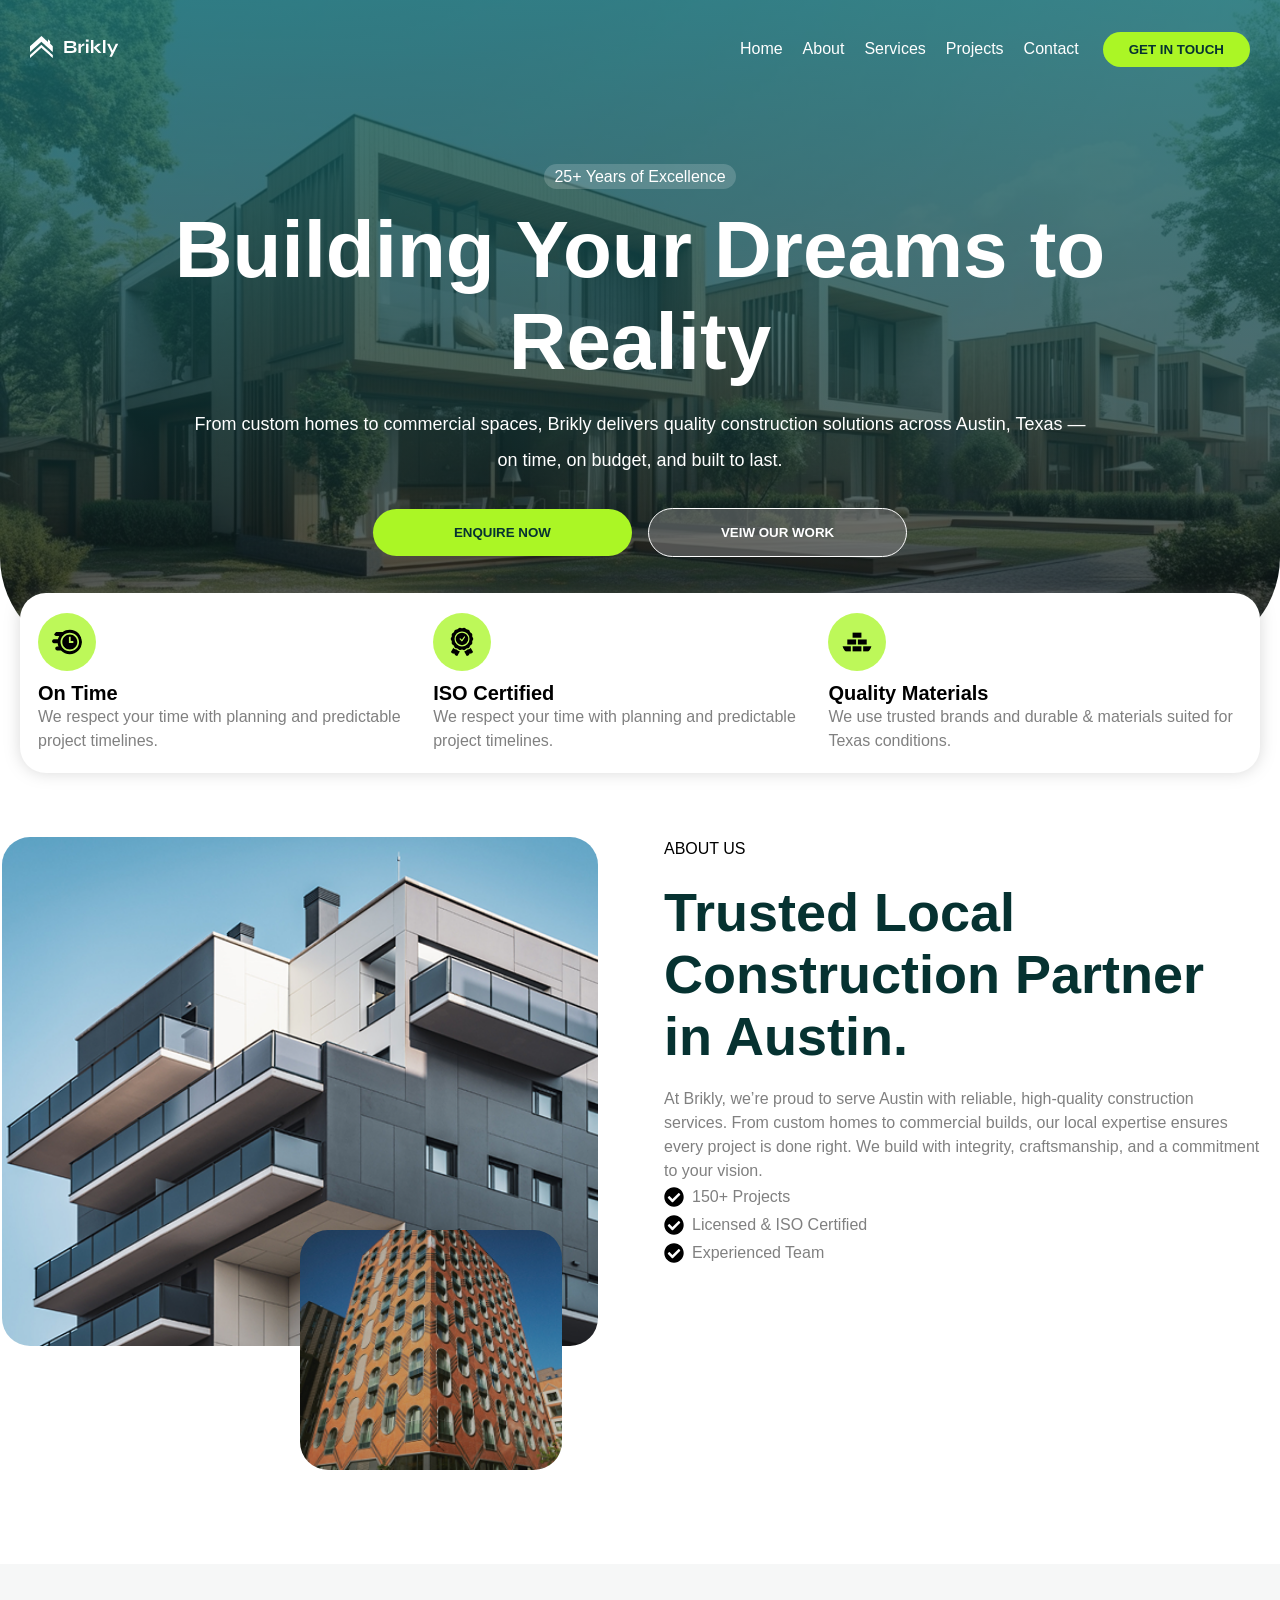
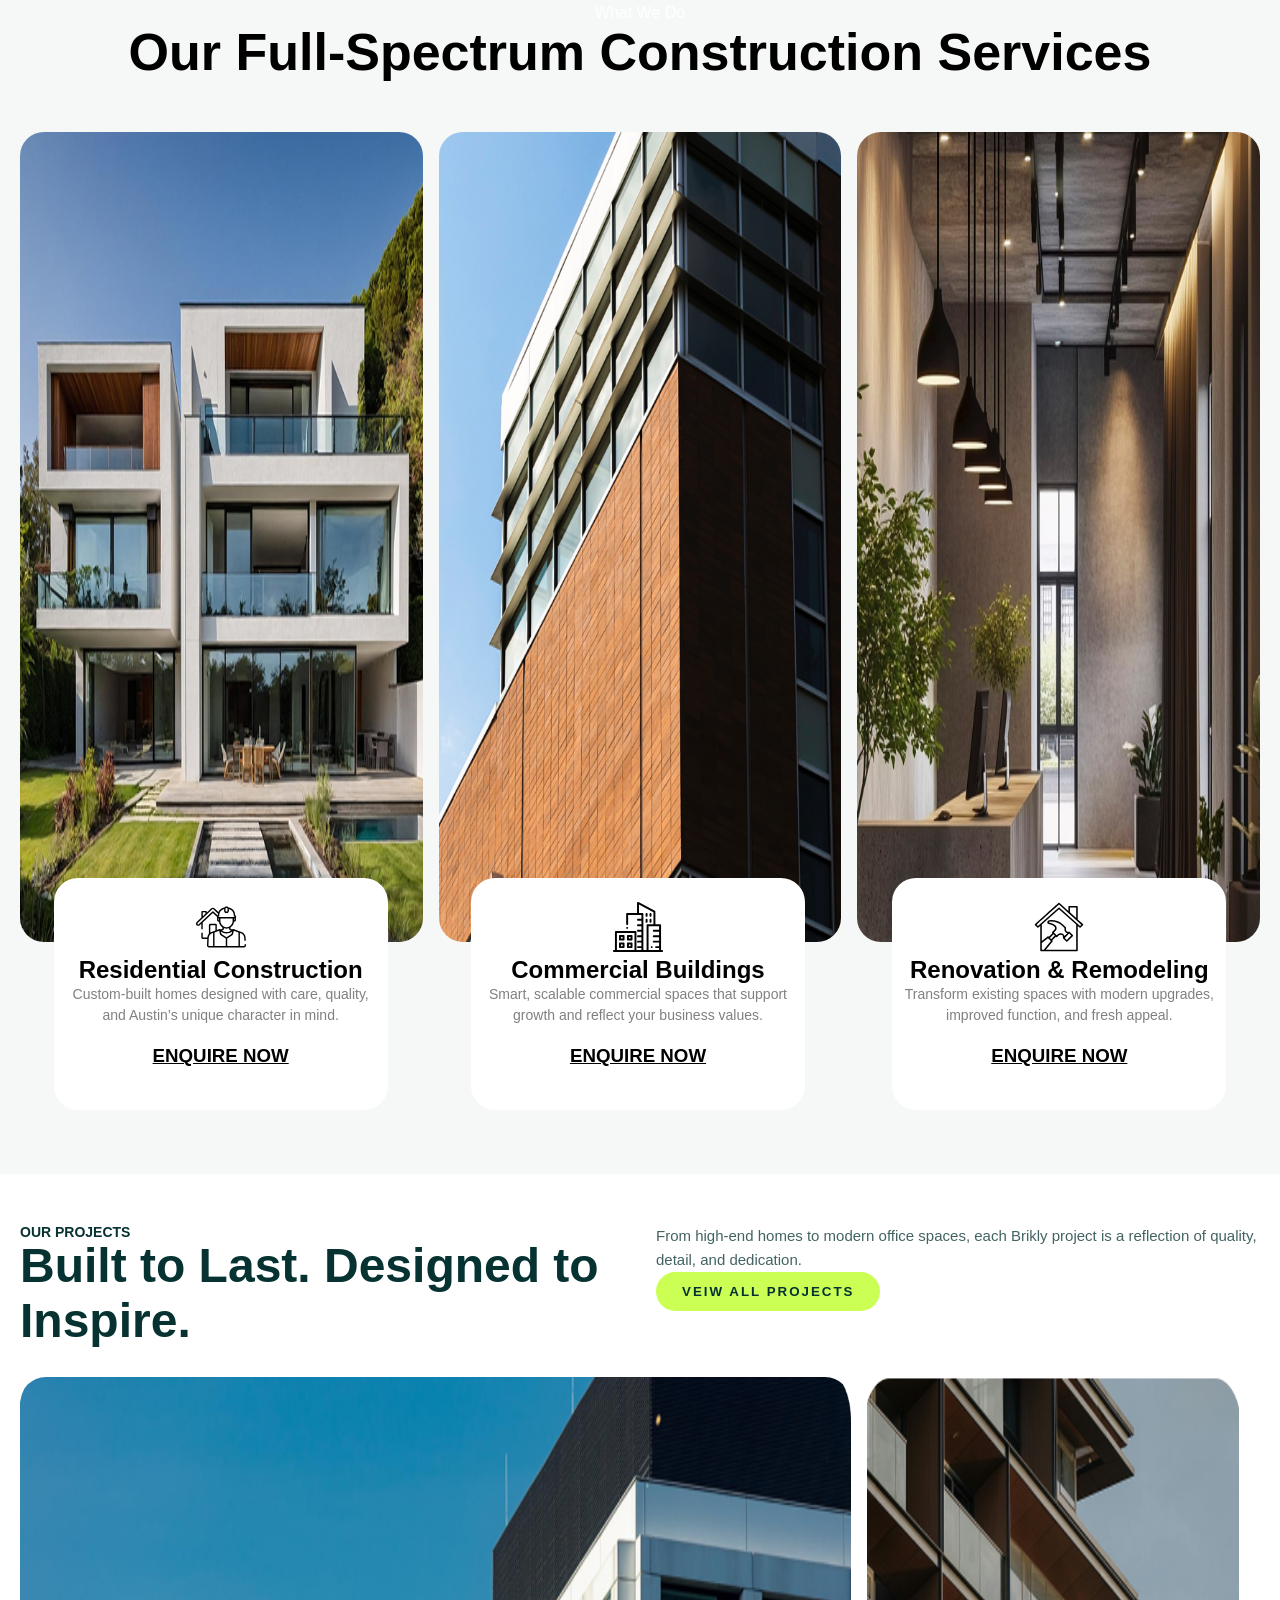
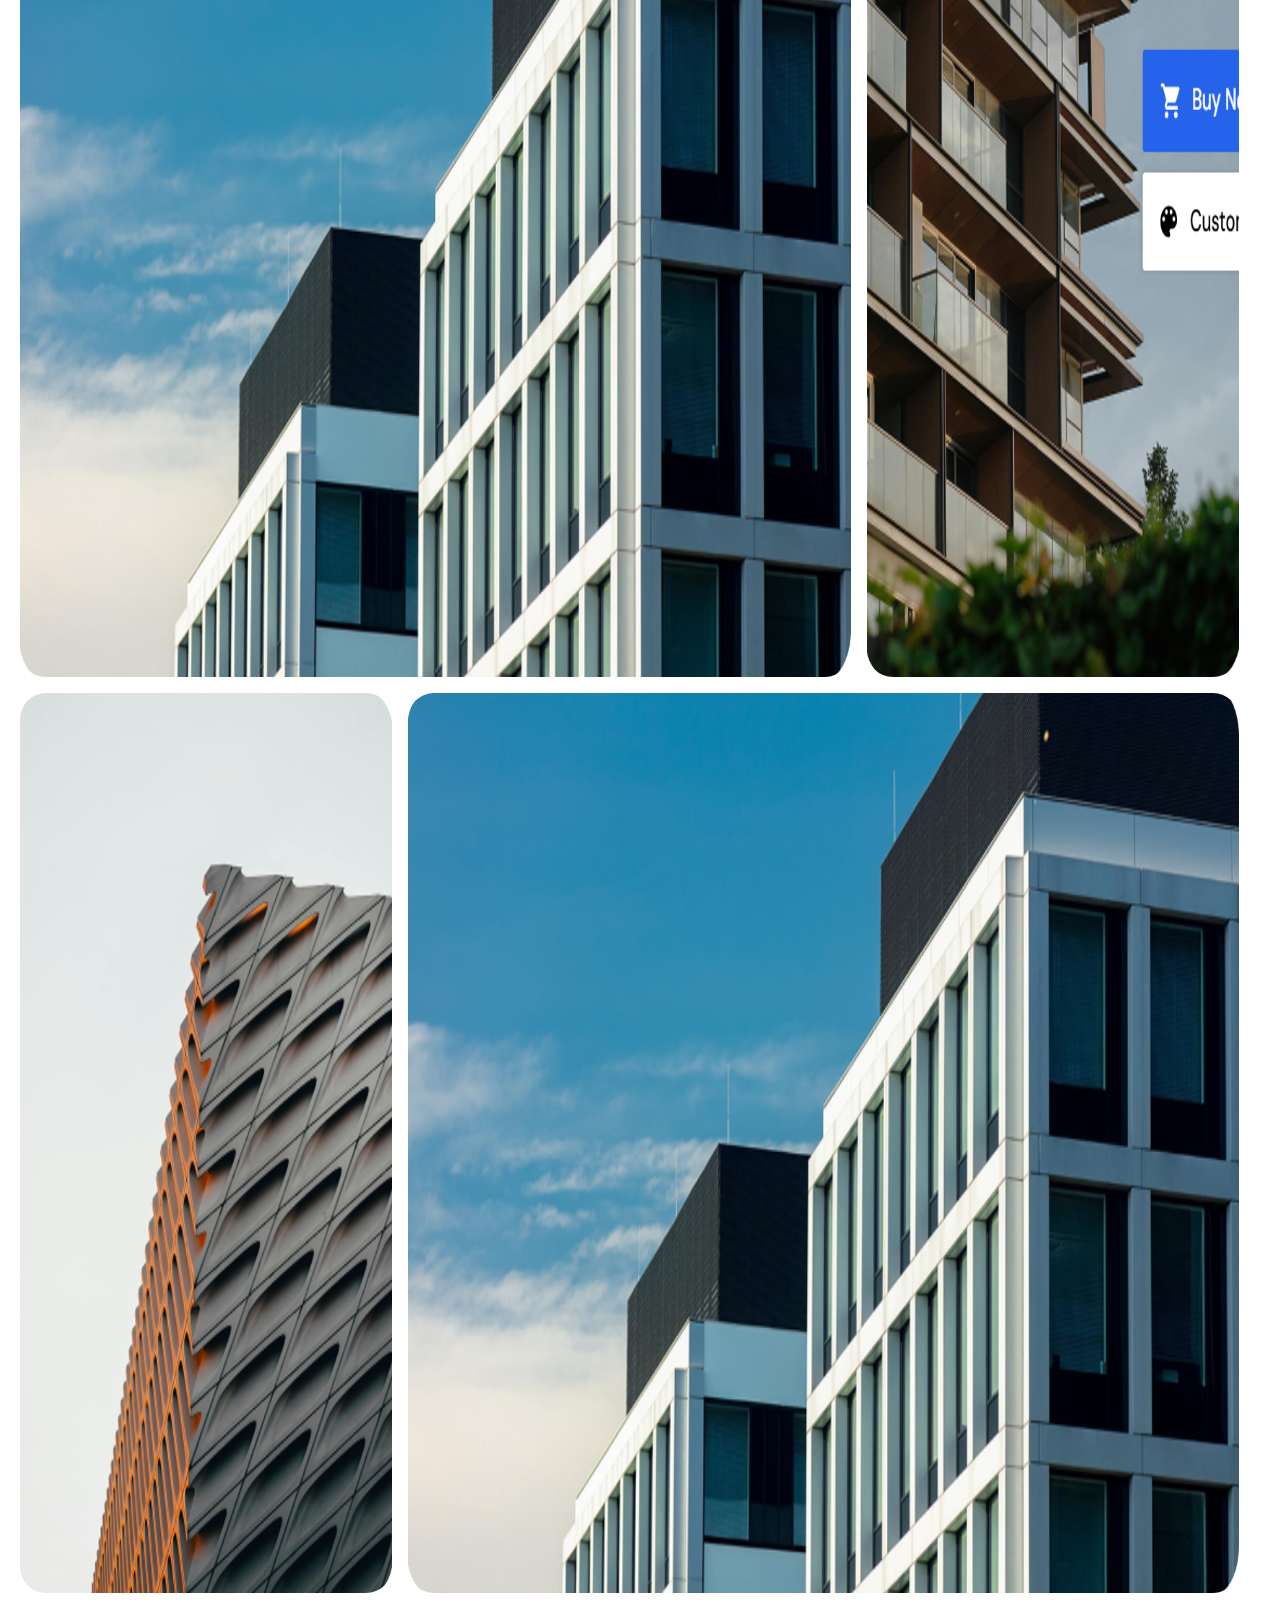
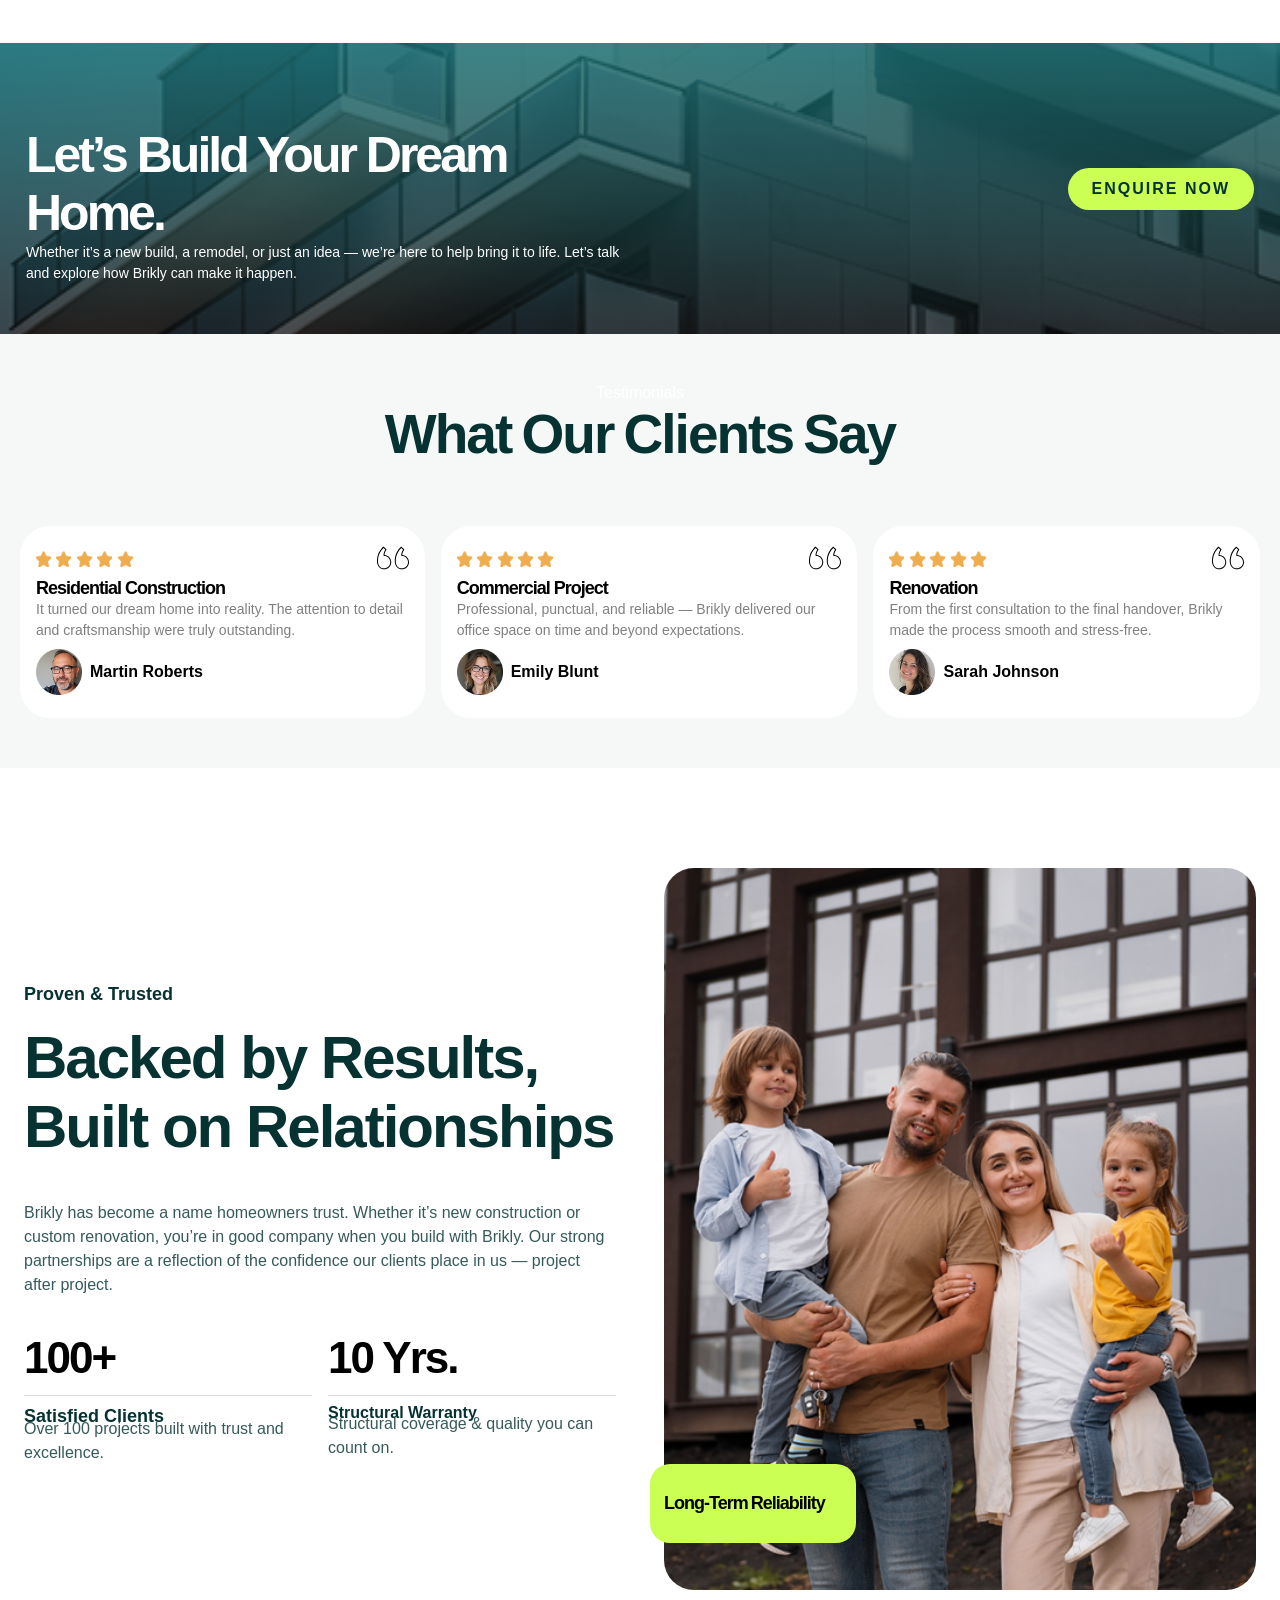
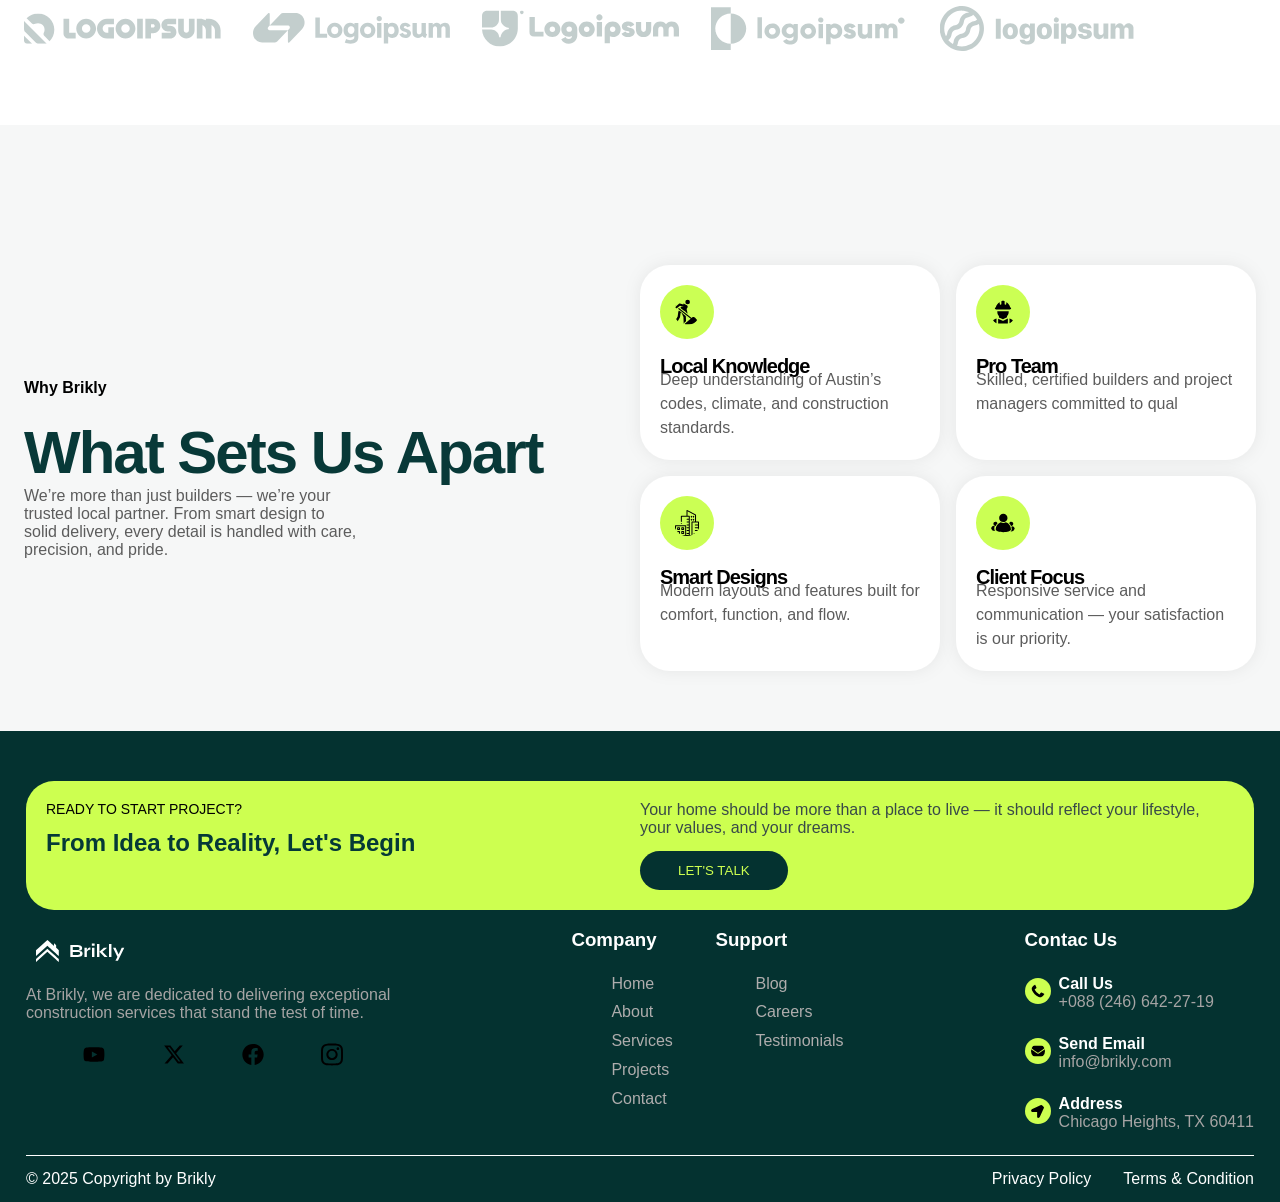
==== commit 9361606a: "index" ====
--- a/index.html
+++ b/index.html
@@ -4,468 +4,429 @@
 <head>
     <meta charset="UTF-8">
     <meta name="viewport" content="width=device-width, initial-scale=1.0">
-    <title>Brikly</title>
+    <title>Home</title>
     <link rel="stylesheet" href="./navbar.css">
 
+
 </head>
 
-<body class="body">
-
-
-    <section class="hero">
-
-
-
-
-
-
-        <header>
-            <div class="navbar" id="nav-index">
-                <div class="logo-toggle">
-                    <img src="Images/Brickly.svg" alt="">
-                    <div class="list-btn">
-                        <ul class="list">
-                            <li>Home</li>
-                            <li>About</li>
-                            <li>Services</li>
-                            <li>Projects</li>
-                            <li>Contact</li>
-                        </ul>
-                        <button>GET IN TOUCH</button>
-                    </div>
-                    <div class="toggle">&#9776;</div>
-                </div>
-
-                <div class="span-para">
-                    <span>25+ Years of Excellence</span>
-                    <H1>Building Your Dreams to Reality</H1>
-                    <P>From custom homes to commercial spaces, Brikly delivers quality construction solutions across
-                        Austin, Texas — on time, on budget, and built to last.
-                    </P>
-                    <div class="buttons">
-                        <button class="btn-enquire">ENQUIRE NOW</button>
-                        <button class="btn-veiw">VIEW YOUR WORK</button>
-                    </div>
-                </div>
-            </div>
-        </header>
-        <!-- end of the header section  -->
-
-        <!-- <button class="buyNow"><img src="Images/download (25).svg" alt=""> Buy Now</button>
-        <button class="customise"><img src="Images/download (26).svg" alt=""> Customize</button>
-        <button></button> -->
-
-
-
-        <section class="first-section">
-            <div class="container-cards">
-                <div class="card">
-                    <img src="Images/download (5).svg" alt="">
-                    <h2>On Time​</h2>
-                    <p>We respect your time with planning and predictable project timelines.​</p>
-                </div>
-                <div class="card">
-                    <img src="Images/download (4).svg" alt="">
-                    <h2>ISO Certified​​</h2>
-                    <p>We respect your time with planning and predictable project timelines.​​</p>
-                </div>
-                <div class="card">
-                    <img src="Images/download (20).svg" alt="">
-                    <h2>Quality Materials​</h2>
-                    <p>We use trusted brands and durable & materials suited for Texas conditions.​​</p>
-                </div>
-            </div>
-            <!-- 
-            <div class="container-imgs-checks">
-                <div class="div-blocks">
-                    <img class="block-white" src="Images/img-1.png" alt="">
-                    <img class="block-yellow" src="Images/img-2.png" alt="">
-                </div>
+<body class="body-home">
+
+
+    <header id="header">
+        <nav class="navbar">
+            <div class="nav-container">
+                <div class="logo"><img src="Images/Brickly.svg" style="width: 90px;"></div>
+                <button class="toggle-btn" id="toggleBtn">&#9776;</button>
+            </div>
+            <!-- 👇 MOVE THIS OUTSIDE nav-container -->
+            <div class="links-btn">
                 <div>
+                    <ul class="nav-links" id="navLinks" style="color: white;">
+                        <li><a href="Home.html">Home</a></li>
+                        <li><a href="About.html">About</a></li>
+                        <li><a href="services.html">Services</a></li>
+                        <li><a href="projects.html">Projects</a></li>
+                        <li><a href="contact.html">Contact</a></li>
+                    </ul>
+                </div>
+                <div>
+                    <button class="btn-getInTouch">GET IN TOUCH</button>
+                </div>
+            </div>
+        </nav>
+
+        <div class="div-hero">
+            <span class="spn-25">25+ Years of Excellence</span>
+            <h1>Building Your Dreams to Reality</h1>
+            <p>From custom homes to commercial spaces, Brikly delivers quality construction solutions across Austin,
+                Texas — on time, on budget, and built to last.
+            </p>
+            <div class="two-btns">
+                <button class="btn-enquire">ENQUIRE NOW</button>
+                <button class="btn-veiw">VEIW OUR WORK</button>
+            </div>
+        </div>
+    </header>
+    <!-- end of the header  -->
+
+
+    <div class="second-s-home">
+        <div class="cards-onTime">
+            <div class="card-onTime">
+                <img src="Images/download (5).svg" alt="">
+                <h2>On Time​</h2>
+                <p>We respect your time with planning and predictable project timelines.​</p>
+            </div>
+            <div class="card-onTime">
+                <img src="Images/download (4).svg" alt="">
+                <h2>ISO Certified​​</h2>
+                <p>We respect your time with planning and predictable project timelines.​​</p>
+            </div>
+            <div class="card-onTime">
+                <img src="Images/download (20).svg" alt="">
+                <h2>Quality Materials​</h2>
+                <p>We use trusted brands and durable & materials suited for Texas conditions.​​</p>
+            </div>
+        </div>
+
+
+        <div class="div-s2-imgs-trustedLocal">
+            <div class="div-two-blocks">
+                <img src="Images/img-1.png" alt="" class="img-block1">
+                <img src="Images/img-2.png" alt="" class="img-block2">
+            </div>
+            <div class="cntnr-trustedLocal">
+                <p style="color: black;" class="p-about">ABOUT US</p>
+                <h1>Trusted Local Construction Partner in Austin.</h1>
+                <p style="margin-bottom: 20px;">At Brikly, we’re proud to serve Austin with reliable, high-quality
+                    construction services. From custom
+                    homes to commercial builds, our local expertise ensures every project is done right. We build with
+                    integrity, craftsmanship, and a commitment to your vision.
+                </p>
+                <div class="div-ckeck-para" style="margin-bottom: 22px;">
+                    <img src="Images/download (19).svg" alt="" class="check-img">
+                    <p>150+ Projects</p>
+                </div>
+                <div class="div-ckeck-para" style="margin-bottom: 22px;">
+                    <img src="Images/download (19).svg" alt="" class="check-img">
+                    <p>Licensed & ISO Certified</p>
+                </div>
+                <div class="div-ckeck-para" style="margin-bottom: 22px;">
+                    <img src="Images/download (19).svg" alt="" class="check-img">
+                    <p>Experienced Team</p>
+                </div>
+            </div>
+        </div>
+    </div>
+    <!-- end of the second-s-home  -->
+
+    <div class="third-s-home">
+        <p>What We Do</p>
+        <h1>Our Full-Spectrum Construction Services</h1>
+        <div class="cntnr-homes">
+            <img src="Images/img-residential.png" alt="" class="img-home">
+            <img src="Images/img-commercial.png" alt="" class="img-home">
+            <img src="Images/img-renovation.png" alt="" class="img-home">
+        </div>
+        <div class="cntnr-cards-homes">
+            <div class="card-homes" id="card-homes1">
+                <img src="Images/download (18).svg" alt="" class="img-logoss">
+                <h2>Residential Construction</h2>
+                <p>Custom-built homes designed with care, quality, and Austin’s unique character in mind.</p>
+                <h3>ENQUIRE NOW</h3>
+            </div>
+            <div class="card-homes" id="card-homes2">
+                <img src="Images/download (17).svg" alt="" class="img-logoss">
+                <h2>Commercial Buildings</h2>
+                <p>Smart, scalable commercial spaces that support growth and reflect your business values.</p>
+                <h3>ENQUIRE NOW</h3>
+            </div>
+            <div class="card-homes" id="card-homes3">
+                <img src="Images/download (3).svg" alt="" class="img-logoss">
+                <h2>Renovation & Remodeling</h2>
+                <p>Transform existing spaces with modern upgrades, improved function, and fresh appeal.</p>
+                <h3>ENQUIRE NOW</h3>
+            </div>
+        </div>
+    </div>
+    <!-- end of the third-s-home -->
+
+    <div class="fourth-s-home">
+        <div class="cntnr-paras-built">
+            <div class="div-ourProjects">
+                <p>OUR PROJECTS</p>
+                <h1>Built to Last. Designed to Inspire.</h1>
+            </div>
+            <div class="div-fromheight">
+                <p>From high-end homes to modern office spaces, each Brikly project is a reflection of quality, detail,
+                    and dedication.
+                </p>
+                <button>VEIW ALL PROJECTS</button>
+            </div>
+        </div>
+
+        <div class="images-homes">
+            <img src="Images/image.png" alt="" class="img-home1">
+            <img src="Images/s-2.png" alt="" class="img-home2">
+            <img src="Images/s-1.png" alt="" class="img-home3">
+            <img src="Images/image.png" alt="" class="img-home4">
+        </div>
+    </div>
+    <!-- end of the fourth-s-home -->
+
+    <div class="fiveth-s-home">
+        <div class="div-letsBuild">
+            <H1>Let’s Build Your Dream Home.</H1>
+            <P>Whether it’s a new build, a remodel, or just an idea — we’re here to help bring it to life. Let’s talk
+                and explore how Brikly can make it happen.
+            </P>
+        </div>
+        <div class="bnt-enquire-now">
+            <button>ENQUIRE NOW</button>
+        </div>
+    </div>
+    <!-- end of the fiveth-s-home -->
+
+    <div class="sixth-s-home">
+        <div class="div-testimonials">
+            <p>Testimonials</p>
+            <h1>What Our Clients Say</h1>
+        </div>
+        <div class="cntnr-cards-man-women">
+            <div class="card-man-women">
+                <div style="display: flex; justify-content: space-between; align-items: center;">
                     <div>
-                        <p class="about-us"> ABOUT US</p>
-                        <H1>Trusted Local Construction Partner in Austin.</H1>
-                        <P>At Brikly, we’re proud to serve Austin with reliable, high-quality construction services.
-                            From
-                            custom
-                            homes to commercial builds, our local expertise ensures every project is done right. We
-                            build
-                            with
-                            integrity, craftsmanship, and a commitment to your vision.
-                        </P>
-                    </div>
-                    <div class="div-check-para">
-                        <img src="Images/download (19).svg" alt="">
-                        <p>150+ Projects</p>
-                    </div>
-                    <div class="div-check-para">
-                        <img src="Images/download (19).svg" alt="">
-                        <p>Licensed & ISO Certified</p>
-                    </div>
-                    <div class="div-check-para">
-                        <img src="Images/download (19).svg" alt="">
-                        <p>Experienced Team</p>
-                    </div>
-                </div>
-            </div>
-        </section> -->
-            <!-- end of the first section -->
-
-            <section class="second-section">
-                <div class="container-big-2">
+                        <img src="Images/star.png" alt="" class="img-star">
+                        <img src="Images/star.png" alt="" class="img-star">
+                        <img src="Images/star.png" alt="" class="img-star">
+                        <img src="Images/star.png" alt="" class="img-star">
+                        <img src="Images/star.png" alt="" class="img-star">
+                    </div>
+                    <div class="quotitionMark">
+                        <img src="Images/download (15).svg" alt="">
+                    </div>
+                </div>
+                <h2>Residential Construction</h2>
+                <p>It turned our dream home into reality. The attention to detail and craftsmanship were truly
+                    outstanding.
+                </p>
+                <div class="cntnr-martin">
+                    <img src="Images/martin.png" alt="">
+                    <h4>Martin Roberts</h4>
+                </div>
+            </div>
+
+            <div class="card-man-women">
+                <div style="display: flex; justify-content: space-between; align-items: center;">
                     <div>
-                        <p class="what">What We Do</p>
-                        <h1>Our Full-Spectrum Construction Services</h1>
-                    </div>
-                    <div class="div-imgs">
-                        <img src="Images/block-white-1.png" alt="">
-                        <img src="Images/block-white-2.png" alt="">
-                        <img src="Images/Service-3.jpeg" alt="" style="border-radius: 20px;">
-                    </div>
-                    <div class="cards-three">
-                        <div class="card-engineer">
-                            <img src="Images/download (18).svg" alt="">
-                            <h2>Residential Construction</h2>
-                            <p>Custom-built homes designed with care, quality, and Austin’s unique character in mind.
-                            </p>
-                            <h4>ENQUIRE NOW</h4>
+                        <img src="Images/star.png" alt="" class="img-star">
+                        <img src="Images/star.png" alt="" class="img-star">
+                        <img src="Images/star.png" alt="" class="img-star">
+                        <img src="Images/star.png" alt="" class="img-star">
+                        <img src="Images/star.png" alt="" class="img-star">
+                    </div>
+                    <div class="quotitionMark">
+                        <img src="Images/download (15).svg" alt="">
+                    </div>
+                </div>
+                <h2>Commercial Project</h2>
+                <p>Professional, punctual, and reliable — Brikly delivered our office space on time and beyond
+                    expectations.
+                </p>
+                <div class="cntnr-martin">
+                    <img src="Images/emily.png" alt="">
+                    <h4>Emily Blunt</h4>
+                </div>
+            </div>
+
+            <div class="card-man-women">
+                <div style="display: flex; justify-content: space-between; align-items: center;">
+                    <div>
+                        <img src="Images/star.png" alt="" class="img-star">
+                        <img src="Images/star.png" alt="" class="img-star">
+                        <img src="Images/star.png" alt="" class="img-star">
+                        <img src="Images/star.png" alt="" class="img-star">
+                        <img src="Images/star.png" alt="" class="img-star">
+                    </div>
+                    <div class="quotitionMark">
+                        <img src="Images/download (15).svg" alt="">
+                    </div>
+                </div>
+                <h2>Renovation</h2>
+                <p>From the first consultation to the final handover, Brikly made the process smooth and stress-free.
+                </p>
+                <div class="cntnr-martin">
+                    <img src="Images/sarah.png" alt="">
+                    <h4>Sarah Johnson</h4>
+                </div>
+            </div>
+        </div>
+    </div>
+    <!-- end of the sixth-s-home -->
+
+    <div class="seventh-s-home">
+        <div class="cntnr-7-paraImgs">
+            <div class="cntnr-provent">
+                <h3>Proven & Trusted</h3>
+                <h1>Backed by Results, Built on Relationships</h1>
+                <p>Brikly has become a name homeowners trust. Whether it’s new construction or custom renovation, you’re
+                    in good company when you build with Brikly. Our strong partnerships are a reflection of the
+                    confidence our clients place in us — project after project.
+                </p>
+                <div class="cntnr-100-10">
+                    <div class="div-100">
+                        <h2>100+</h2>
+                        <h3>Satisfied Clients</h3>
+                        <p>Over 100 projects built with trust and excellence.</p>
+                    </div>
+                    <div class="div-10">
+                        <h2>10 Yrs.</h2>
+                        <h3>Structural Warranty</h3>
+                        <p>Structural coverage & quality you can count on.</p>
+                    </div>
+                </div>
+            </div>
+            <div class="cntnr-longTerm">
+                <img src="Images/family.png" alt="" class="img-family">
+                <div class="card-longTerm">
+                    <h2>Long-Term Reliability</h2>
+                </div>
+            </div>
+        </div>
+        <div class="imges-logoss">
+            <img src="Images/Logo-1.svg" alt="">
+            <img src="Images/Logo-2.svg" alt="">
+            <img src="Images/Logo-3.svg" alt="">
+            <img src="Images/Logo-4.svg" alt="">
+            <img src="Images/Logo-5.svg" alt="">
+        </div>
+    </div>
+    <!-- end of the seventh-s-home -->
+
+    <div class="eight-s-home">
+        <div class="cntnr-whyBrickly">
+            <h4>Why Brikly</h4>
+            <h1>What Sets Us Apart</h1>
+            <p>We’re more than just builders — we’re your trusted local partner. From smart design to solid delivery,
+                every detail is handled with care, precision, and pride.
+            </p>
+        </div>
+        <div class="cntnr-localKnowldege">
+
+            <div class="card-localKnowldege">
+                <img src="Images/download (14).svg" alt="">
+                <h2>Local Knowledge</h2>
+                <p>Deep understanding of Austin’s codes, climate, and construction standards.</p>
+            </div>
+            <div class="card-localKnowldege">
+                <img src="Images/download (2).svg" alt="">
+                <h2>Pro Team</h2>
+                <p>Skilled, certified builders and project managers committed to qual</p>
+            </div>
+            <div class="card-localKnowldege">
+                <img src="Images/download (17).svg" alt="">
+                <h2>Smart Designs</h2>
+                <p>Modern layouts and features built for comfort, function, and flow.</p>
+            </div>
+            <div class="card-localKnowldege">
+                <img src="Images/download.svg" alt="">
+                <h2>Client Focus</h2>
+                <p>Responsive service and communication — your satisfaction is our priority.</p>
+            </div>
+        </div>
+    </div>
+    <!-- end of the eight-s-home -->
+
+    <section class="eight-section">
+        <div class="container-eight">
+
+            <div class="green-container">
+                <div>
+                    <p style="color: black; font-size: 14px;">READY TO START PROJECT?</p>
+                    <h2>From Idea to Reality, Let's Begin</h2>
+                </div>
+                <div class="div-yourHome">
+                    <p class="your-home">Your home should be more than a place to live — it should reflect your
+                        lifestyle, your values,
+                        and your dreams.
+                    </p>
+                    <button style="margin-top:14px ;">LET'S TALK</button>
+                </div>
+            </div>
+
+            <div class="container-lists">
+
+                <div class="lists">
+                    <div class="brickly-para">
+                        <img src="Images/Brickly.svg" alt="" id="brickly">
+                        <p>At Brikly, we are dedicated to delivering exceptional <br> construction services that stand
+                            the
+                            test
+                            of
+                            time.
+                        </p>
+                        <div style="margin-top: 20px;" class="logos-footer">
+                            <img src="Images/download (7).svg" alt="">
+                            <img src="Images/download (12).svg" alt="">
+                            <img src="Images/download (13).svg" alt="">
+                            <img src="Images/download (21).svg" alt="">
                         </div>
-                        <div class="card-engineer1">
-                            <img src="Images/download (17).svg" alt="">
-                            <h2>Commercial Buildings</h2>
-                            <p>Smart, scalable commercial spaces that support growth and reflect your business values.
-                            </p>
-                            <h4>ENQUIRE NOW</h4>
+                    </div>
+                    <div class="two-list">
+                        <div class="list">
+                            <h3>Company</h3>
+                            <ul>
+                                <li>Home</li>
+                                <li>About</li>
+                                <li>Services</li>
+                                <li>Projects</li>
+                                <li>Contact</li>
+                            </ul>
                         </div>
-                        <div class="card-engineer2">
-                            <img src="Images/download (3).svg" alt="">
-                            <h2>Renovation & Remodeling</h2>
-                            <p>Transform existing spaces with modern upgrades, improved function, and fresh appeal.</p>
-                            <h4>ENQUIRE NOW</h4>
+                        <div class="list">
+                            <h3>Support</h3>
+                            <ul>
+                                <li>Blog</li>
+                                <li>Careers</li>
+                                <li>Testimonials</li>
+                            </ul>
                         </div>
                     </div>
-                </div>
-            </section> -->
-            <!-- end of the second section -->
-
-            <!-- <section class="third-section">
-        <div class="container-text">
-            <div>
-                <p class="our">OUR PROJECTS</p>
-                <h1>Built to Last. Designed to Inspire.</h1>
-            </div>
-            <div>
-                <p>From high-end homes to modern office spaces, each Brikly project is a reflection of
-                    quality, detail, and dedication.
-                </p>
-                <button>VEIW ALL PROJECTS</button>
-            </div>
-        </div>
-        <div class="container-blocks">
-            <div>
-                <img src="Images/image.png" alt="">
-                <img src="Images/s-2.png" alt="">
-            </div>
-            <div>
-                <img src="Images/s-1.png" alt="">
-                <img src="Images/image.png" alt="">
-            </div>
-        </div>
-    </section>
-        <!-- end of the third section -->
-
-            <section class="fourth-section">
-                <div class="container-home">
-                    <div class="let">
-                        <h1>Let’s Build Your Dream Home.</h1>
-                        <p>Whether it’s a new build, a remodel, or just an idea
-                            — we’re here to help bring it to life. Let’s talk
-                            and explore how Brikly can make it happen.
-                        </p>
-                    </div>
-                    <div>
-                        <button class="btn-enquire">ENQUIRE NOW</button>
-                    </div>
-                </div>
-            </section>
-            <!-- end of the fourth section -->
-
-            <section class="fivth-section">
-                <div class="container-stars">
-                    <p>Testimonials</p>
-                    <h1>What Our Clients Say</h1>
-                    <div class="cards">
-                        <div class="card-star">
-                            <div class="stars-quotition">
-                                <div>
-                                    <img src="Images/download (16).svg" alt="" class="star">
-                                    <img src="Images/download (16).svg" alt="" class="star">
-                                    <img src="Images/download (16).svg" alt="" class="star">
-                                    <img src="Images/download (16).svg" alt="" class="star">
-                                    <img src="Images/download (16).svg" alt="" class="star">
-                                </div>
-                                <div>
-                                    <img src="Images/download (15).svg" alt="" class="double-q">
+                    <div class="list">
+                        <h3>Contac Us</h3>
+                        <div>
+                            <div class="img-nmbr">
+                                <div>
+                                    <img class="call" src="Images/download (11).svg" alt="">
+                                </div>
+                                <div>
+                                    <h4>Call Us</h4>
+                                    <p>+088 (246) 642-27-19</p>
                                 </div>
                             </div>
-                            <h3>Residential Construction</h3>
-                            <p>It turned our dream home into reality. The attention to detail and craftsmanship were
-                                truly
-                                outstanding.
-                            </p>
-                            <div class="man-h3">
-                                <img src="Images/martin.png" alt="">
-                                <h3>Martin Roberts</h3>
+                            <div class="img-nmbr">
+                                <div>
+                                    <img class="call" src="Images/download (10).svg" alt="">
+                                </div>
+                                <div>
+                                    <h4>Send Email</h4>
+                                    <p>info@brikly.com</p>
+                                </div>
+                            </div>
+                            <div class="img-nmbr">
+                                <div>
+                                    <img class="call" src="Images/download (9).svg" alt="">
+                                </div>
+                                <div>
+                                    <h4>Address</h4>
+                                    <p>Chicago Heights, TX 60411</p>
+                                </div>
                             </div>
                         </div>
 
-                        <div class="card-star">
-                            <div class="stars-quotition">
-                                <div>
-                                    <img src="Images/download (16).svg" alt="" class="star">
-                                    <img src="Images/download (16).svg" alt="" class="star">
-                                    <img src="Images/download (16).svg" alt="" class="star">
-                                    <img src="Images/download (16).svg" alt="" class="star">
-                                    <img src="Images/download (16).svg" alt="" class="star">
-                                </div>
-                                <div>
-                                    <img src="Images/download (15).svg" alt="" class="double-q">
-                                </div>
-                            </div>
-                            <h3>Commercial Project</h3>
-                            <p>Professional, punctual, and reliable — Brikly delivered our office space on time and
-                                beyond
-                                expectations.
-                            </p>
-                            <div class="man-h3">
-                                <img src="Images/emily.png" alt="">
-                                <h3>Emily Blunt</h3>
-                            </div>
-                        </div>
-
-                        <div class="card-star">
-                            <div class="stars-quotition">
-                                <div>
-                                    <img src="Images/download (16).svg" alt="" class="star">
-                                    <img src="Images/download (16).svg" alt="" class="star">
-                                    <img src="Images/download (16).svg" alt="" class="star">
-                                    <img src="Images/download (16).svg" alt="" class="star">
-                                    <img src="Images/download (16).svg" alt="" class="star">
-                                </div>
-                                <div>
-                                    <img src="Images/download (15).svg" alt="" class="double-q">
-                                </div>
-                            </div>
-                            <h3>Renovation</h3>
-                            <p>From the first consultation to the final handover, Brikly made the process smooth and
-                                stress-free.
-                            </p>
-                            <div class="man-h3">
-                                <img src="Images/sarah.png" alt="">
-                                <h3>
-                                    Sarah Johnson</h3>
-                            </div>
-                        </div>
-                    </div>
-
-                </div>
-            </section>
-            <!-- end of the fivth section -->
-
-            <section class="sixth-section">
-                <div class="container-six">
+                    </div>
+                </div>
+            </div>
+            <div class="address">
+                <div>
+                    <p>© 2025 Copyright by Brikly</p>
+                </div>
+                <div style="display: flex; gap: 2rem;">
                     <div>
-                        <p class="provent">PROVENT & TRUSTED</p>
-                        <h1>Backed by Results, Built on Relationships</h1>
-                        <p class="brickly">Brikly has become a name homeowners trust. Whether it’s new construction or
-                            custom
-                            renovation, you’re
-                            in good company when you build with Brikly. Our strong partnerships are a reflection of the
-                            confidence our clients place in us — project after project.
-                        </p>
-                        <div style="display: flex;">
-                            <div>
-                                <div style="border-bottom: 1px solid #80808035;">
-                                    <h1>100+</h1>
-                                </div>
-                                <div>
-                                    <h3>
-                                        Satisfied Clients
-                                    </h3>
-                                    <p>Over 100 projects built with trust and excellence.</p>
-                                </div>
-                            </div>
-                            <div>
-                                <div style="border-bottom: 1px solid #80808035;">
-                                    <h1>10 Yrs.</h1>
-                                </div>
-                                <div>
-                                    <h3>Structural Warranty</h3>
-                                    <p>Structural coverage & quality you can count on.</p>
-                                </div>
-                            </div>
-                        </div>
+                        <p>Privacy Policy</p>
                     </div>
                     <div>
-                        <img src="Images/family.png" alt="" class="img-fmly">
-                        <div class="box">Long-Term Reliability</div>
-                    </div>
-                </div>
-                <div class="cntnr-logos">
-                    <img class="logoipsum" src="Images/Logoipsum.svg" alt="">
-                    <img class="logoipsum" src="Images/Logoipsum1.svg" alt="">
-                    <img class="logoipsum" src="Images/Logoipsum2.svg" alt="">
-                    <img class="logoipsum" src="Images/Logoipsum3.svg" alt="">
-                    <img class="logoipsum" src="Images/Logoipsum4.svg" alt="">
-                </div>
-            </section>
-            <!-- end of the sixth section -->
-
-            <section class="seven-section">
-                <div class="container-seven">
-                    <div>
-                        <p>WHY BRICKLY</p>
-                        <h1>What Sets Us Apart</h1>
-                        <p id="were">We’re more than just builders — we’re your trusted local partner. From smart design
-                            to
-                            solid
-                            delivery, every detail is handled with care, precision, and pride.
-                        </p>
-                    </div>
-                    <div class="cards-workers">
-                        <div class="card-work">
-                            <img src="Images/download (14).svg" alt="">
-                            <h2>Local Knowledge</h2>
-                            <p>Deep understanding of Austin’s codes, climate, and construction standards.
-                            </p>
-                        </div>
-                        <div class="card-work">
-                            <img src="Images/download (2).svg" alt="">
-                            <h2>Pro Team</h2>
-                            <p>Skilled, certified builders and project managers committed to quality.</p>
-                        </div>
-                        <div class="card-work">
-                            <img src="Images/download (1).svg" alt="">
-                            <h2>Smart Designs</h2>
-                            <p>Modern layouts and features built for comfort, function, and flow.</p>
-                        </div>
-                        <div class="card-work">
-                            <img src="Images/download.svg" alt="">
-                            <h2>Client Focus</h2>
-                            <p>Responsive service and communication — your satisfaction is our priority.</p>
-                        </div>
-                    </div>
-                </div>
-            </section>
-            <!-- end of the seven section -->
-
-            <section class="eight-section">
-                <div class="container-eight">
-
-                    <div class="green-container">
-                        <div>
-                            <p>READY TO START PROJECT?</p>
-                            <h2>From Idea to Reality, Let's Begin</h2>
-                        </div>
-                        <div>
-                            <p class="your-home">Your home should be more than a place to live — it should reflect your
-                                lifestyle, your values,
-                                and your dreams.
-                            </p>
-                            <button>LET'S TALK</button>
-                        </div>
-                    </div>
-
-                    <div class="container-lists">
-
-                        <div class="lists">
-                            <div class="brickly-para">
-                                <img src="Images/Brickly.svg" alt="" id="brickly">
-                                <p>At Brikly, we are dedicated to delivering exceptional <br> construction services that
-                                    stand
-                                    the
-                                    test
-                                    of
-                                    time.
-                                </p>
-                                <div>
-                                    <img src="Images/download (7).svg" alt="">
-                                    <img src="Images/download (12).svg" alt="">
-                                    <img src="Images/download (13).svg" alt="">
-                                    <img src="Images/download (21).svg" alt="">
-                                </div>
-                            </div>
-                            <div class="list">
-                                <h3>Company</h3>
-                                <ul>
-                                    <li>Home</li>
-                                    <li>About</li>
-                                    <li>Services</li>
-                                    <li>Projects</li>
-                                    <li>Contact</li>
-                                </ul>
-                            </div>
-                            <div class="list">
-                                <h3>Support</h3>
-                                <ul>
-                                    <li>Blog</li>
-                                    <li>Careers</li>
-                                    <li>Testimonials</li>
-                                </ul>
-                            </div>
-                            <div class="list">
-                                <h3>Contac Us</h3>
-                                <div>
-                                    <div class="img-nmbr">
-                                        <div>
-                                            <img class="call" src="Images/download (11).svg" alt="">
-                                        </div>
-                                        <div>
-                                            <h4>Call Us</h4>
-                                            <p>+088 (246) 642-27-19</p>
-                                        </div>
-                                    </div>
-                                    <div class="img-nmbr">
-                                        <div>
-                                            <img class="call" src="Images/download (10).svg" alt="">
-                                        </div>
-                                        <div>
-                                            <h4>Send Email</h4>
-                                            <p>info@brikly.com</p>
-                                        </div>
-                                    </div>
-                                    <div class="img-nmbr">
-                                        <div>
-                                            <img class="call" src="Images/download (9).svg" alt="">
-                                        </div>
-                                        <div>
-                                            <h4>Address</h4>
-                                            <p>Chicago Heights, TX 60411</p>
-                                        </div>
-                                    </div>
-                                </div>
-
-                            </div>
-                        </div>
-                    </div>
-                    <div class="address">
-                        <div>
-                            <p>© 2025 Copyright by Brikly</p>
-                        </div>
-                        <div style="display: flex; gap: 2rem;">
-                            <div>
-                                <p>Privacy Policy</p>
-                            </div>
-                            <div>
-                                <p>Terms & Condition</p>
-                            </div>
-                        </div>
-                    </div>
-                </div>
-            </section>
-            <!-- end of the eight section -->
-
-
+                        <p>Terms & Condition</p>
+                    </div>
+                </div>
+            </div>
+        </div>
+    </section>
+    <!-- end of the footer -->
+
+
+    <script src="scrift.js"></script>
 </body>
 
 </html>
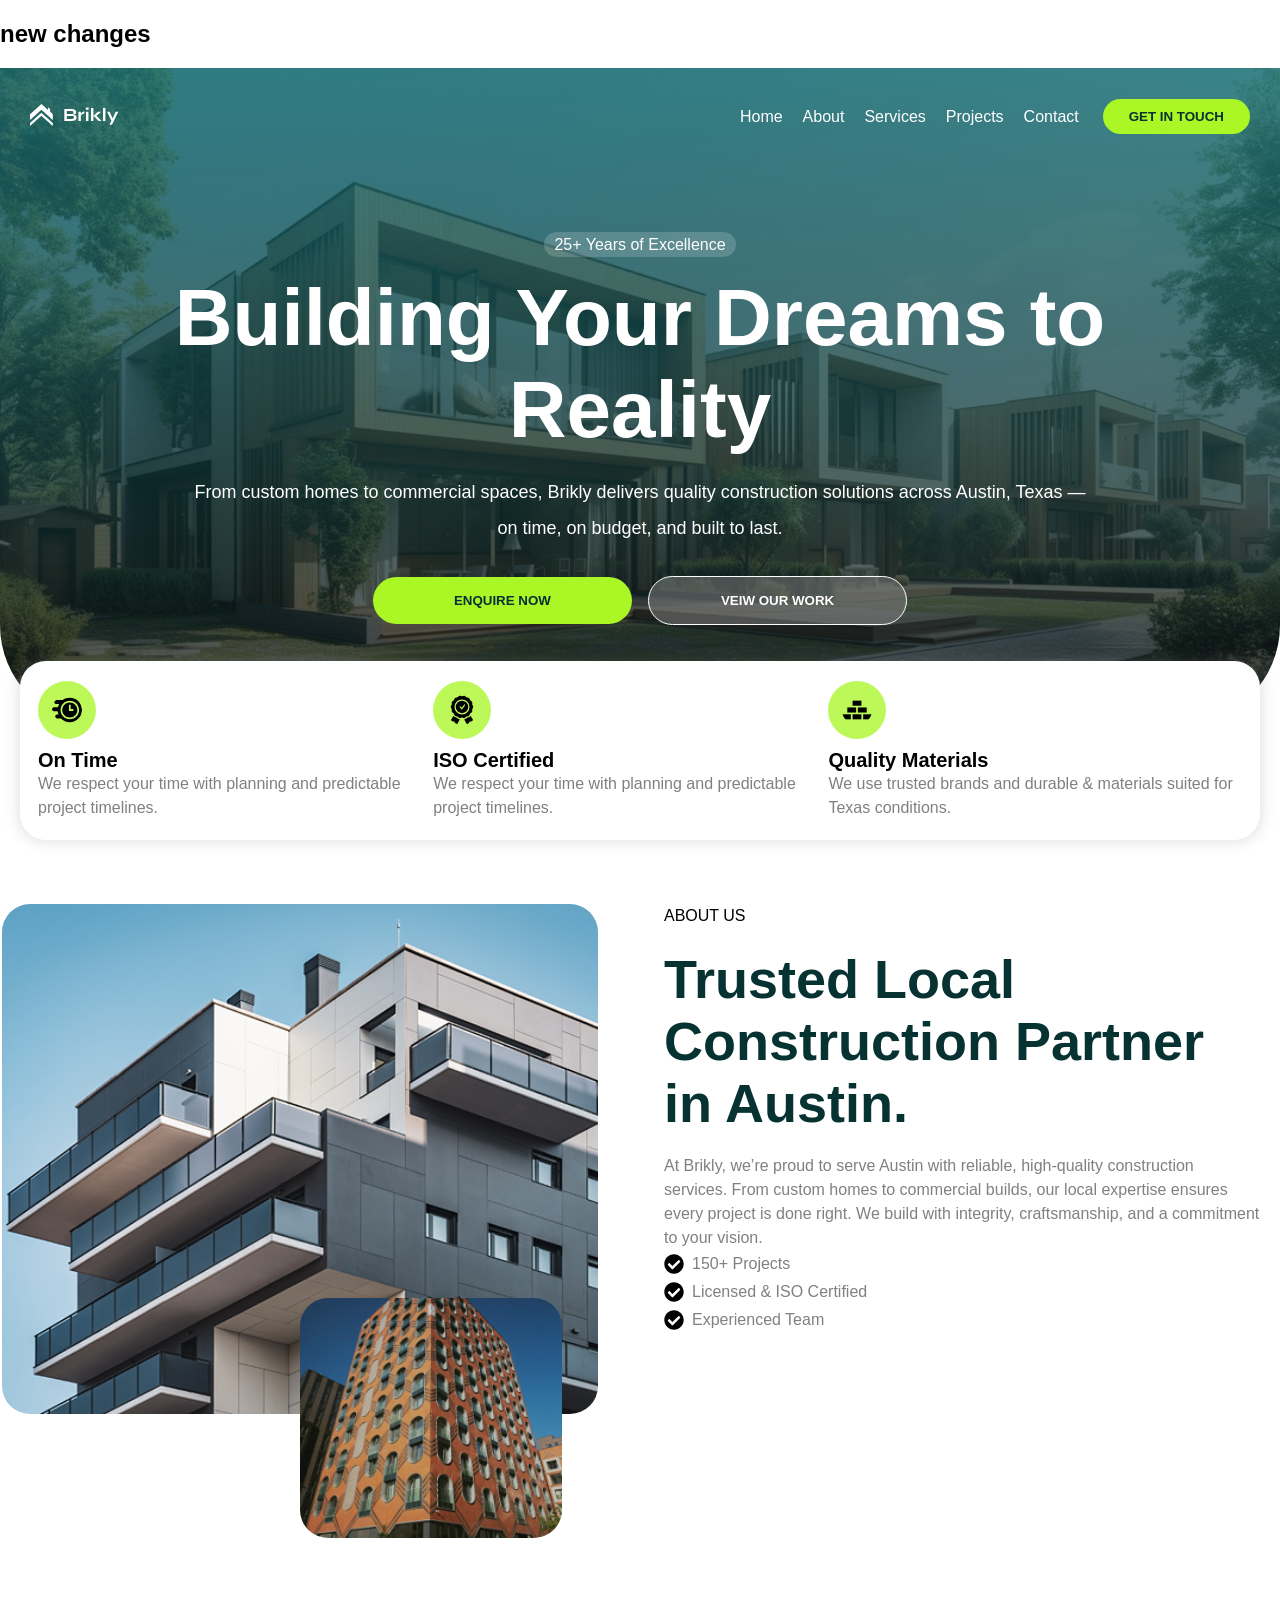
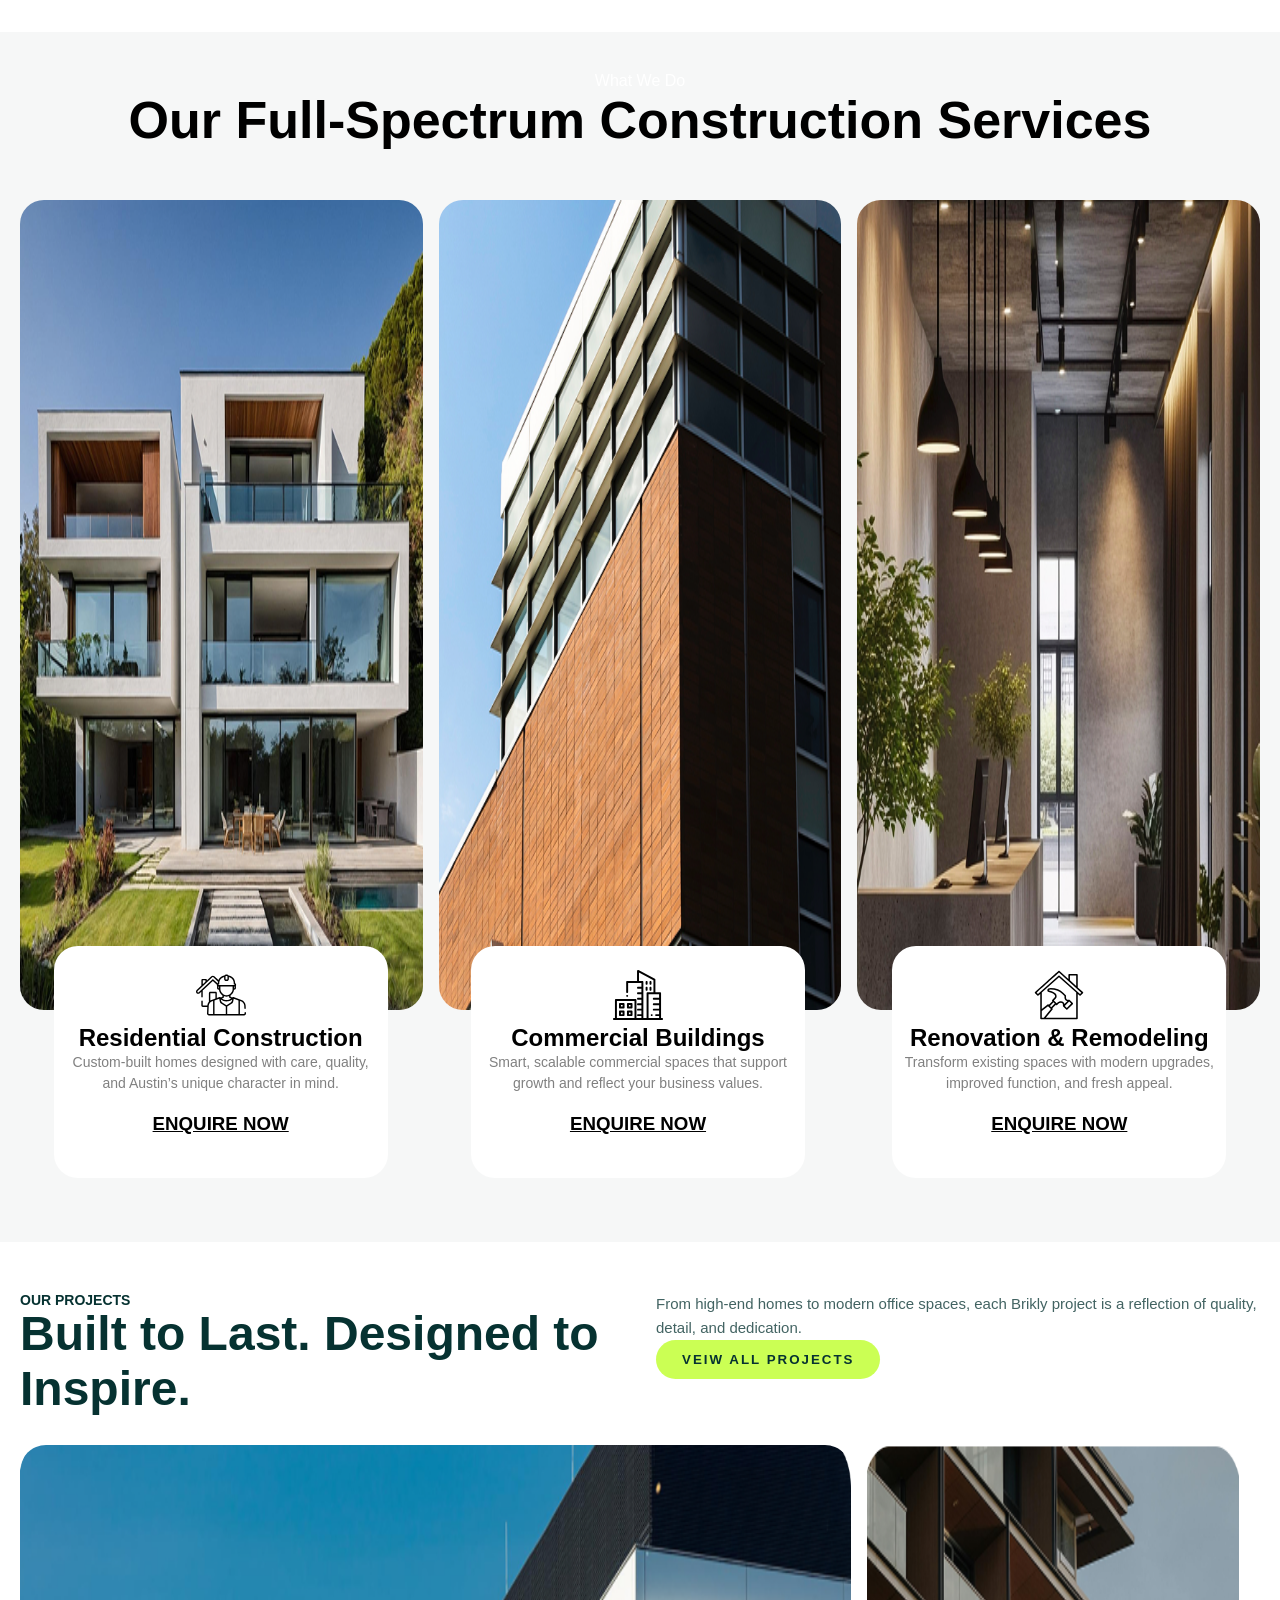
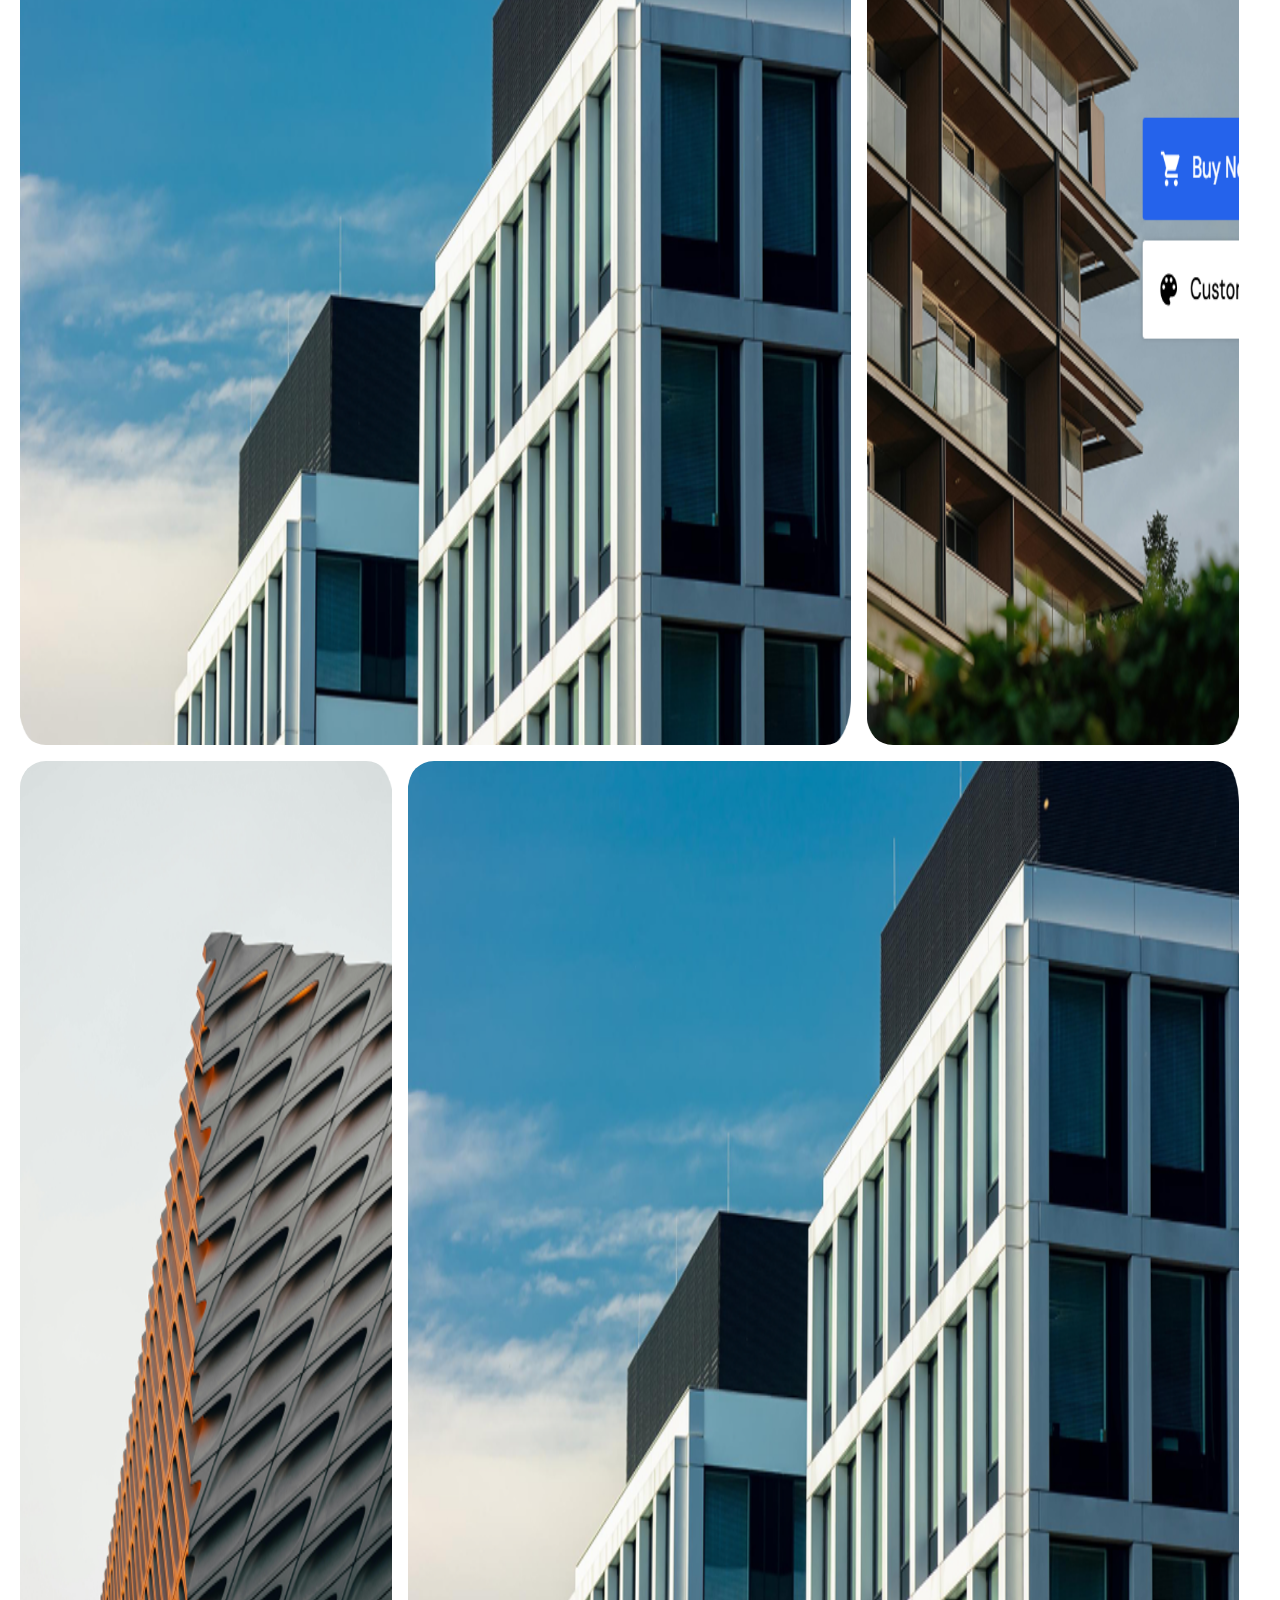
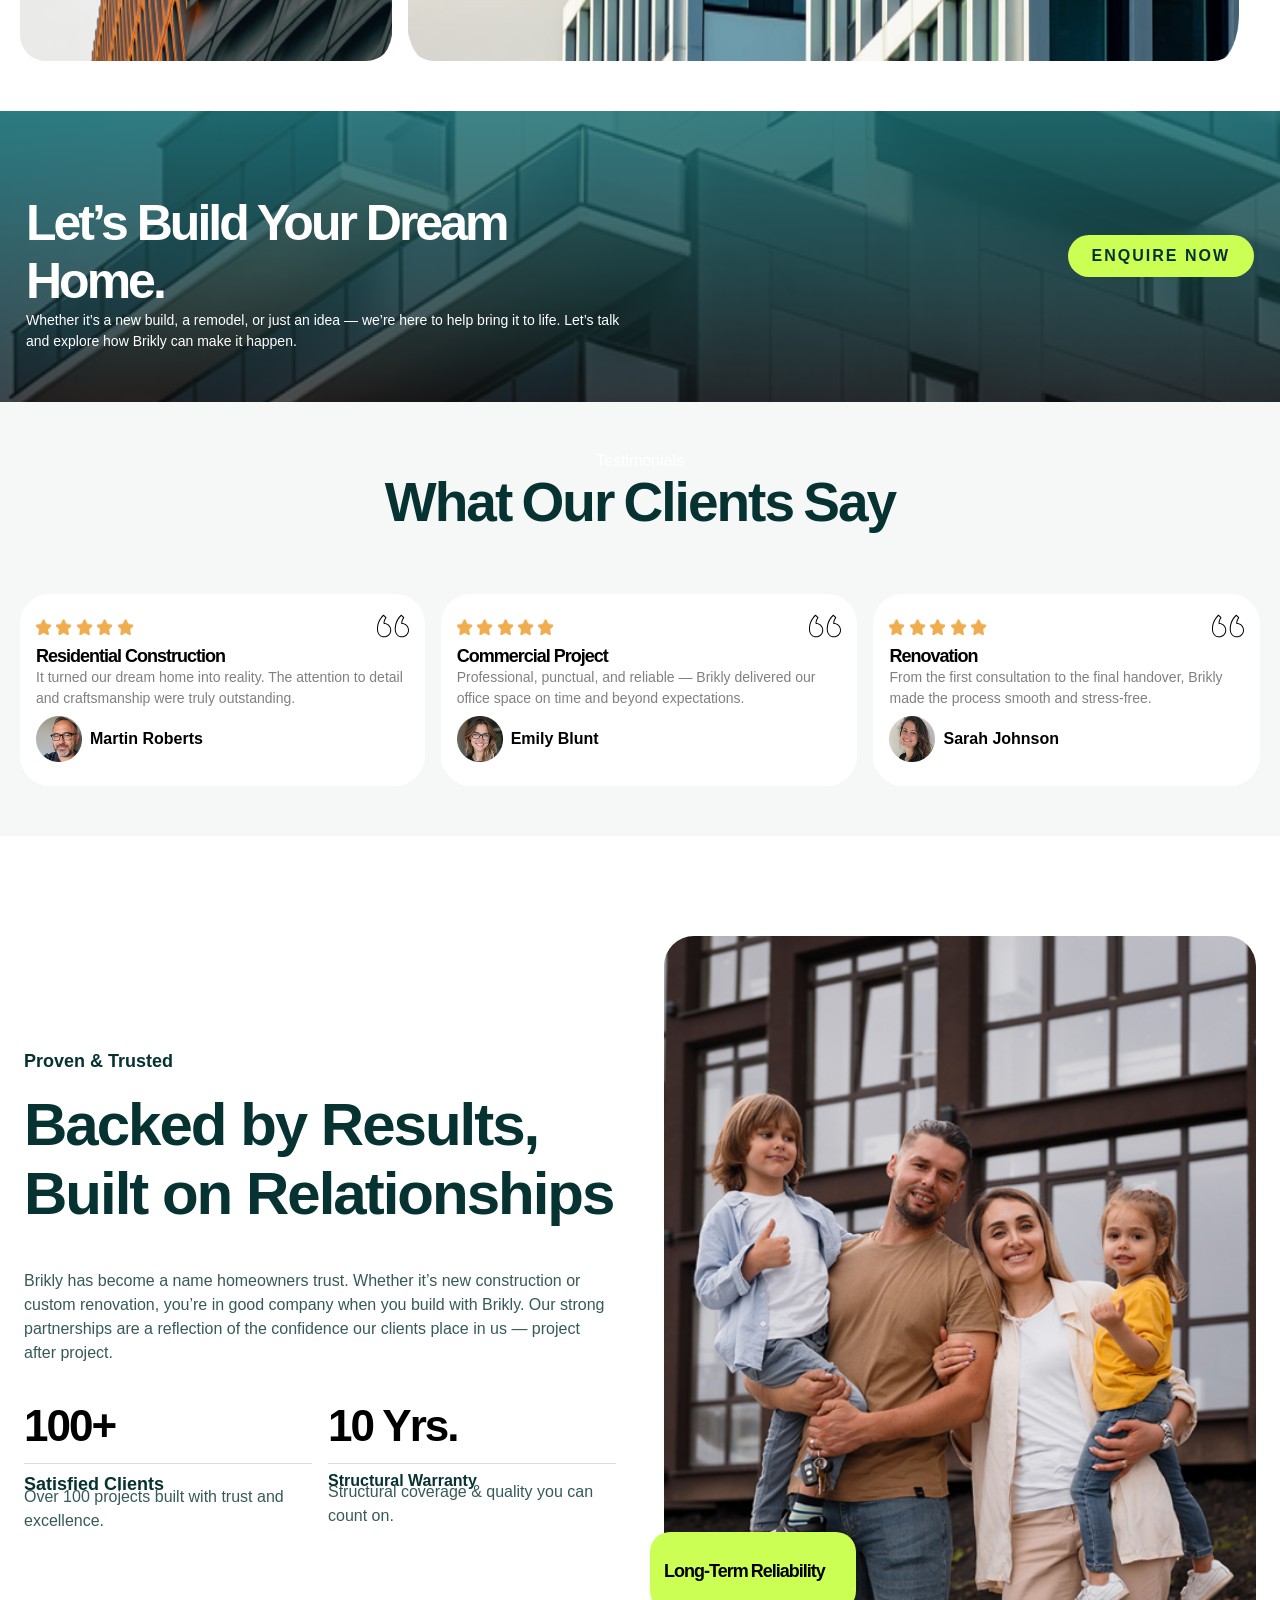
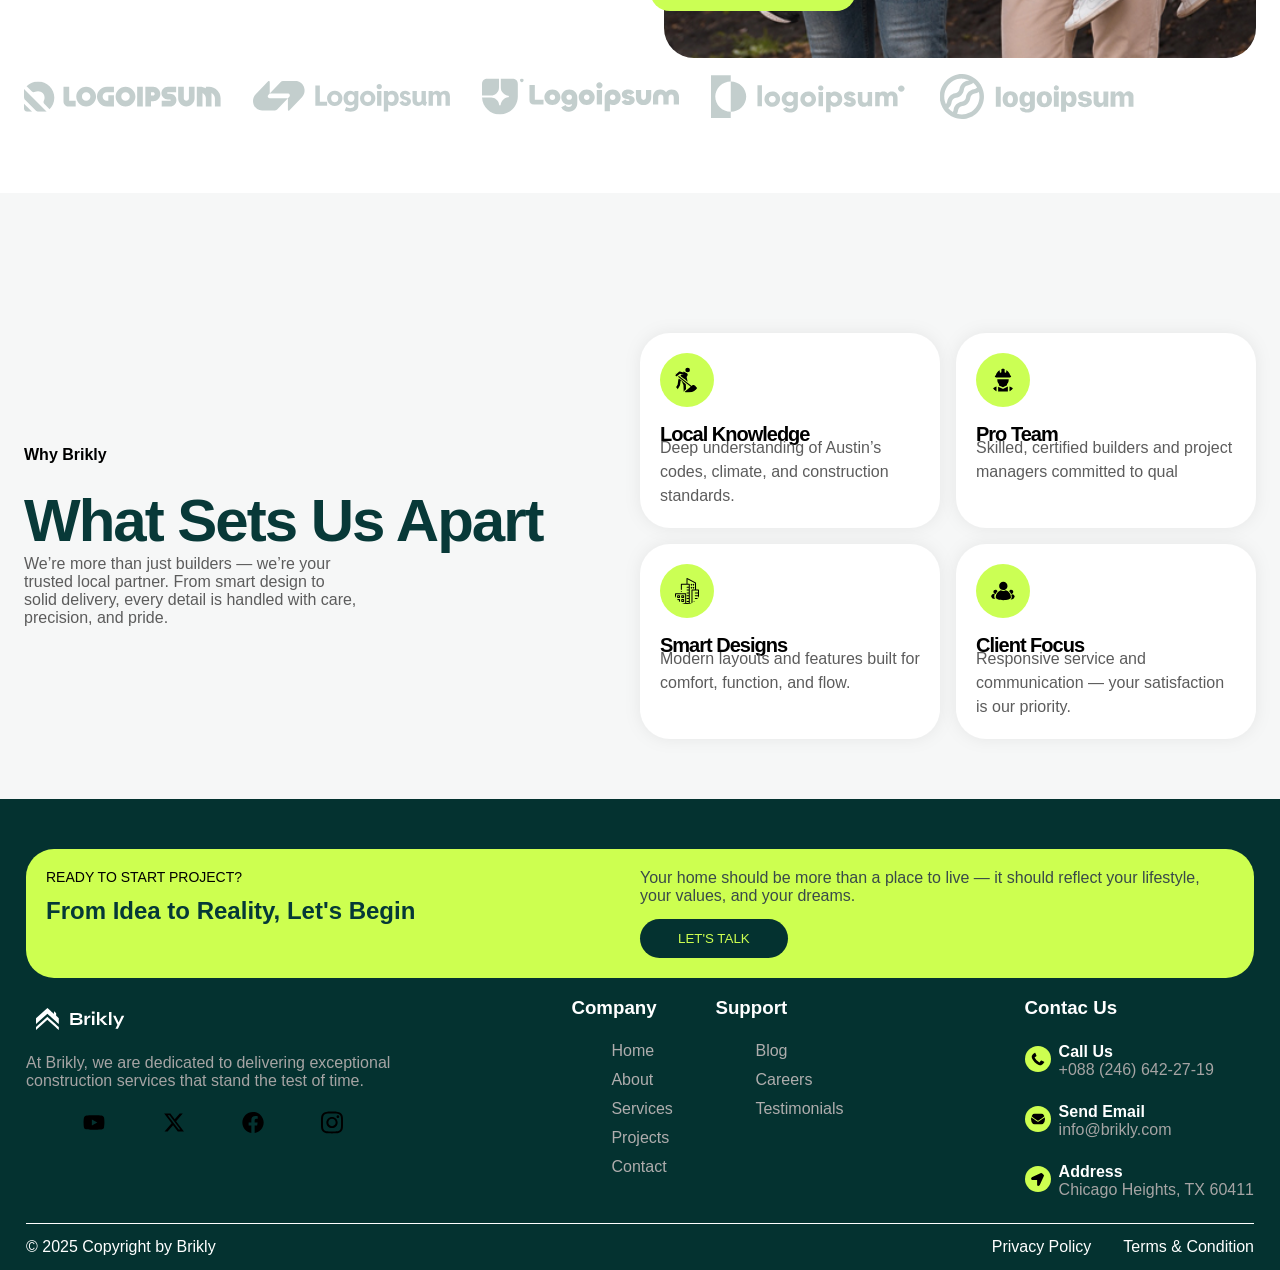
==== commit aa617a15: "some" ====
--- a/index.html
+++ b/index.html
@@ -12,6 +12,7 @@
 
 <body class="body-home">
 
+    <h2>new changes</h2>
 
     <header id="header">
         <nav class="navbar">
@@ -23,7 +24,7 @@
             <div class="links-btn">
                 <div>
                     <ul class="nav-links" id="navLinks" style="color: white;">
-                        <li><a href="Home.html">Home</a></li>
+                        <li><a href="index.html">Home</a></li>
                         <li><a href="About.html">About</a></li>
                         <li><a href="services.html">Services</a></li>
                         <li><a href="projects.html">Projects</a></li>
--- a/navbar.css
+++ b/navbar.css
@@ -241,7 +241,7 @@
 }
 #card-homes1{
   position: relative;
-  top: -85rem;
+  top: -86rem;
 }
 #card-homes2{
   position: relative;
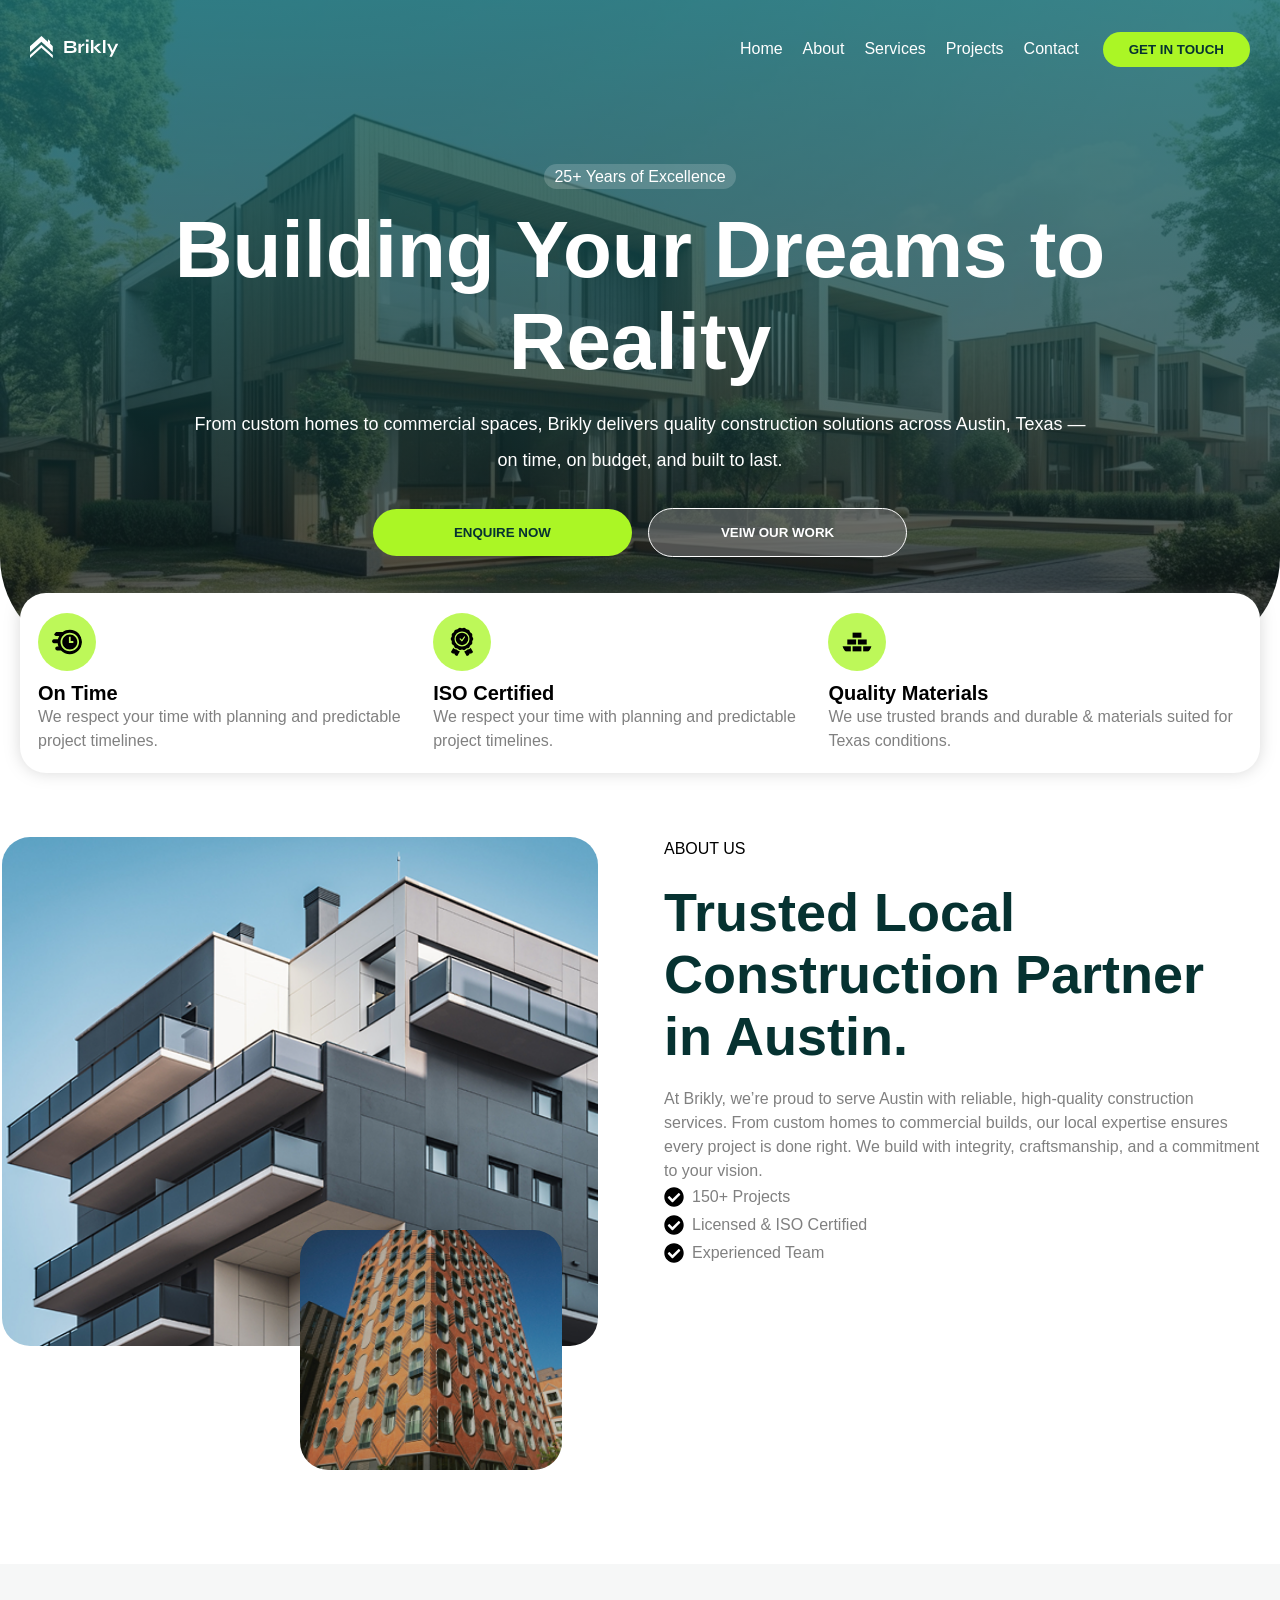
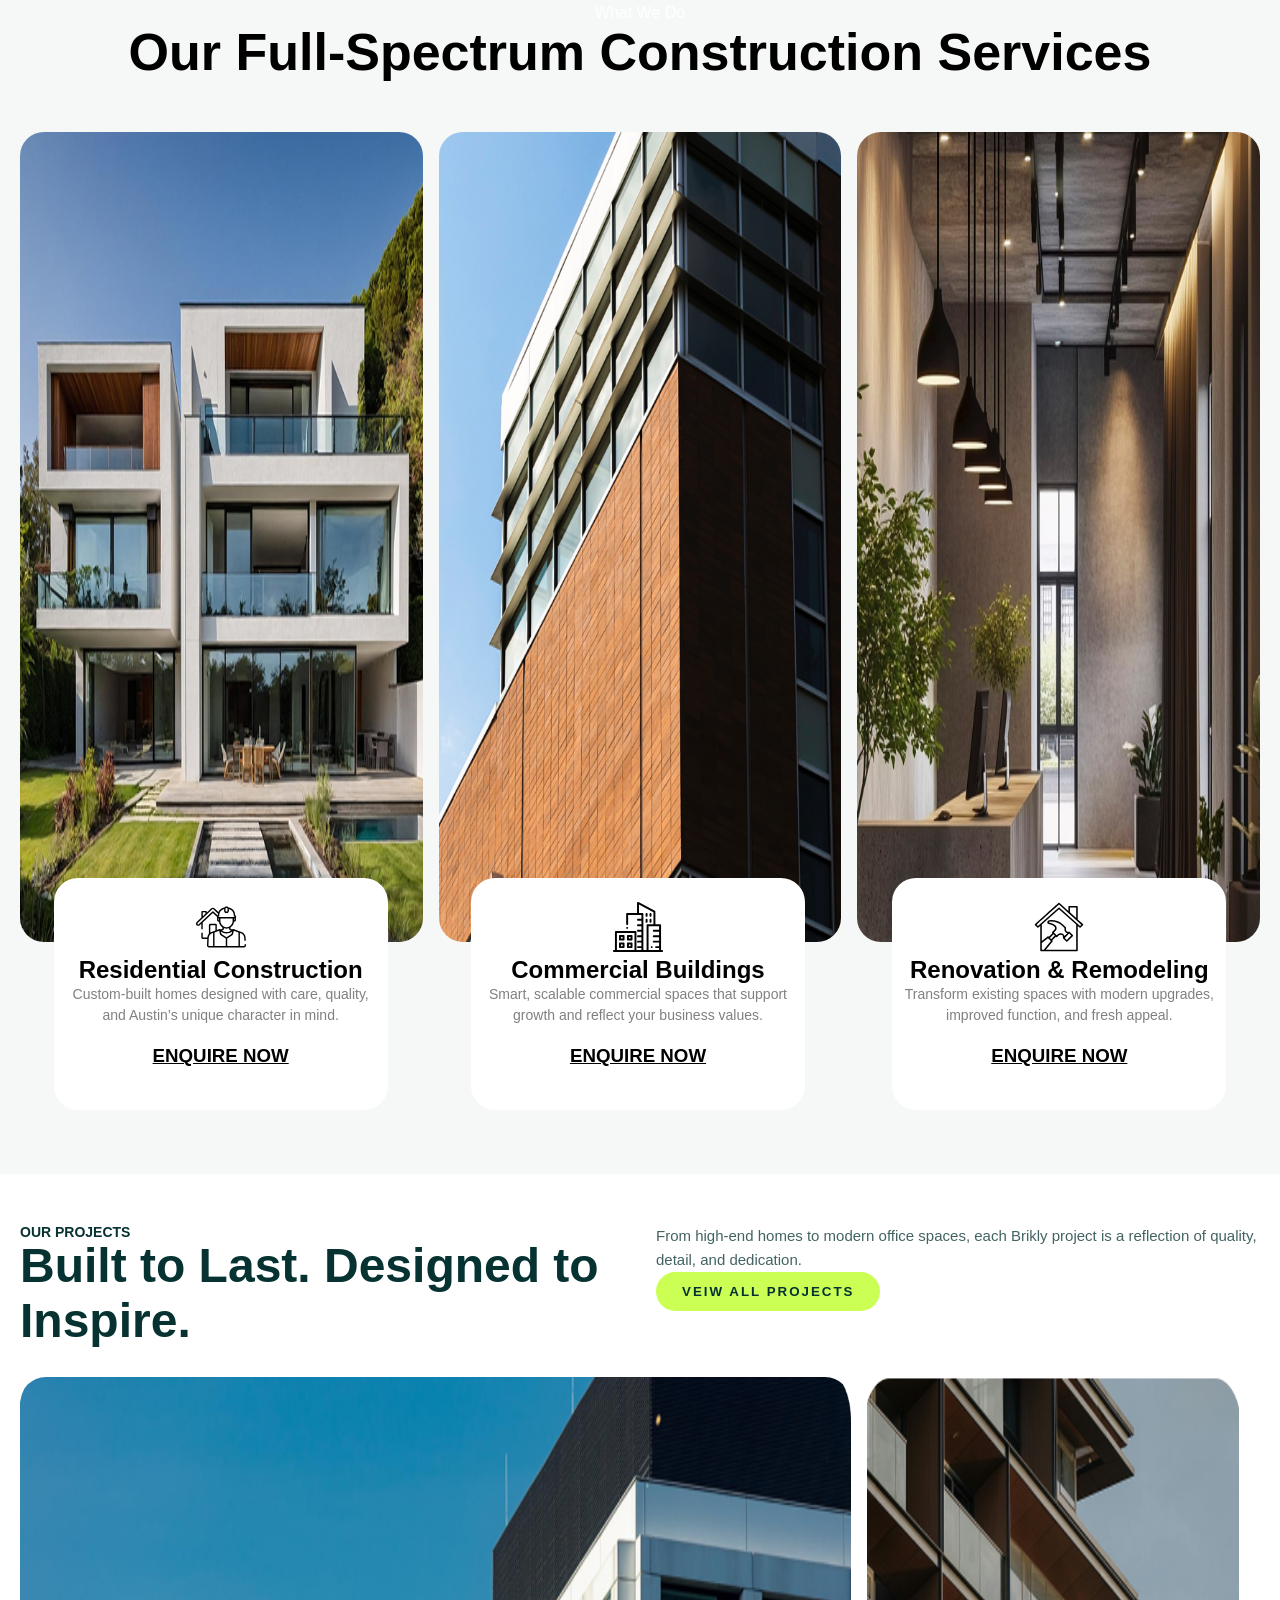
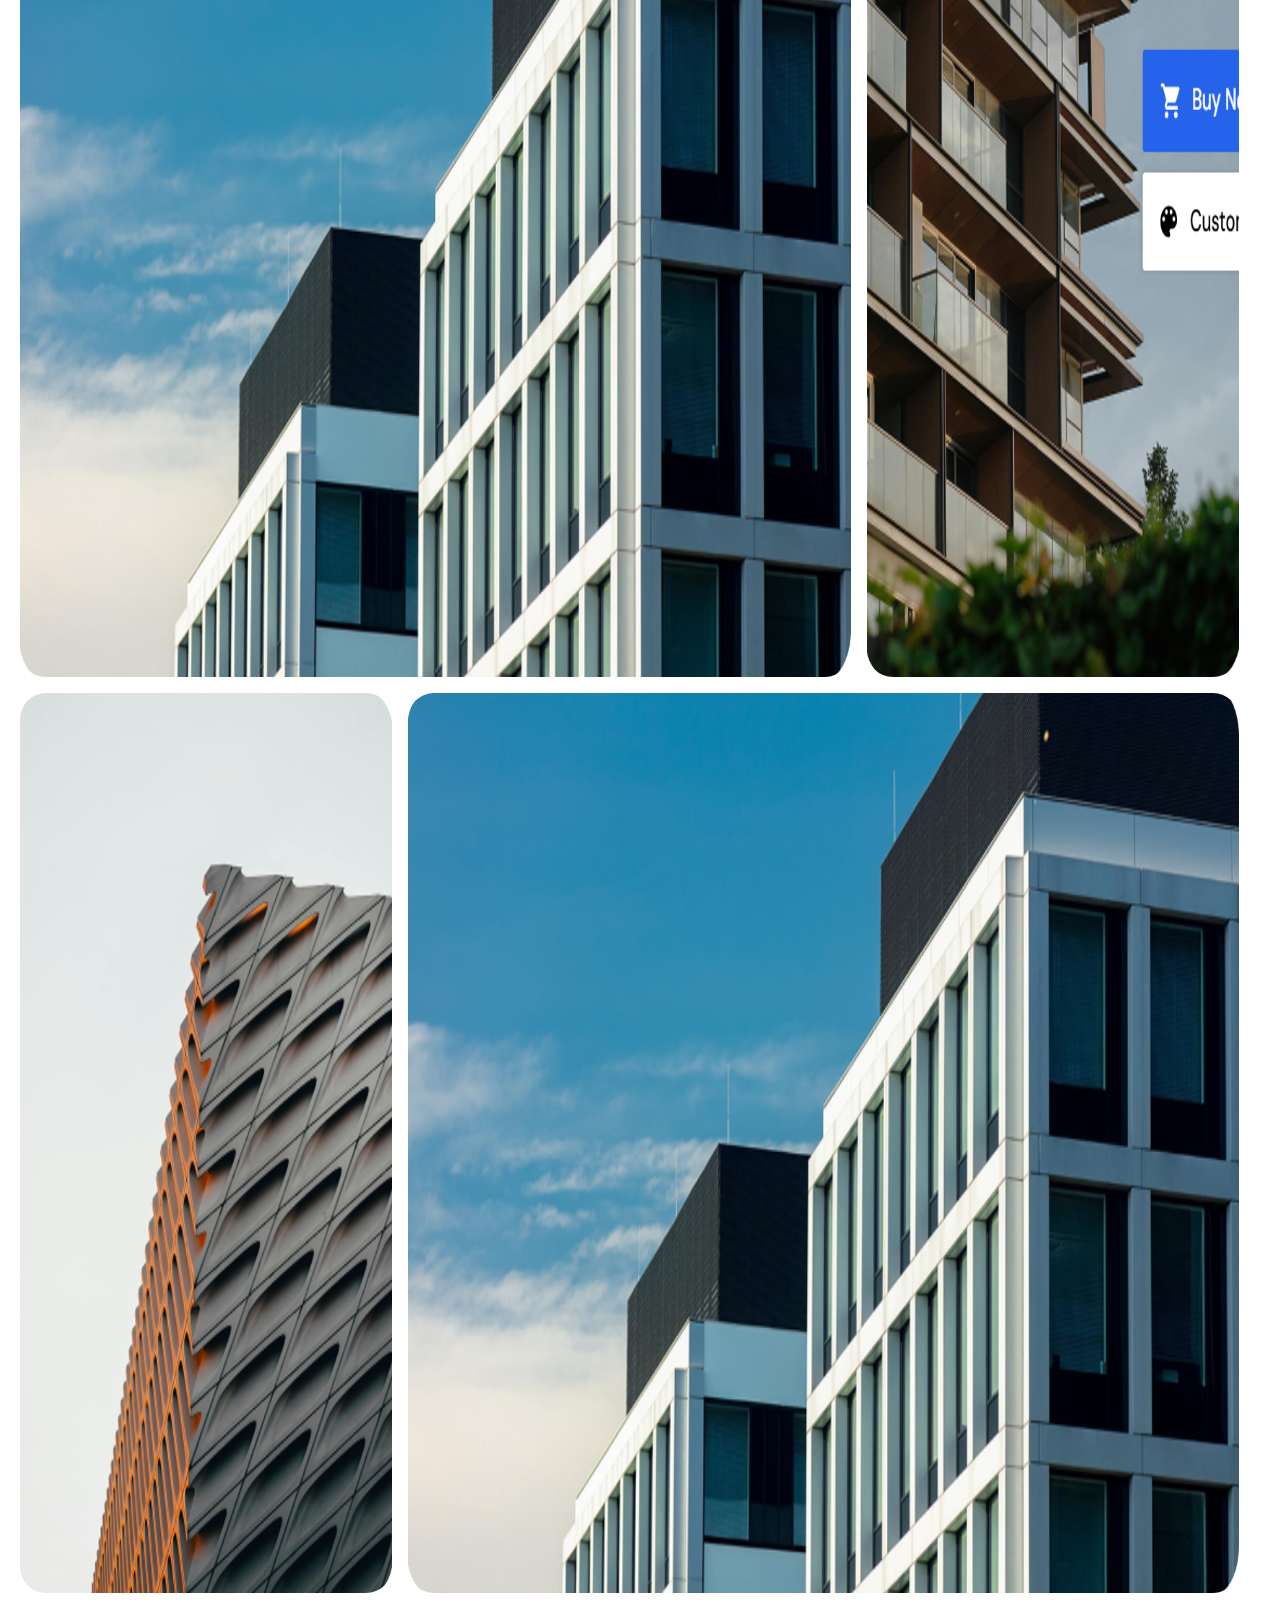
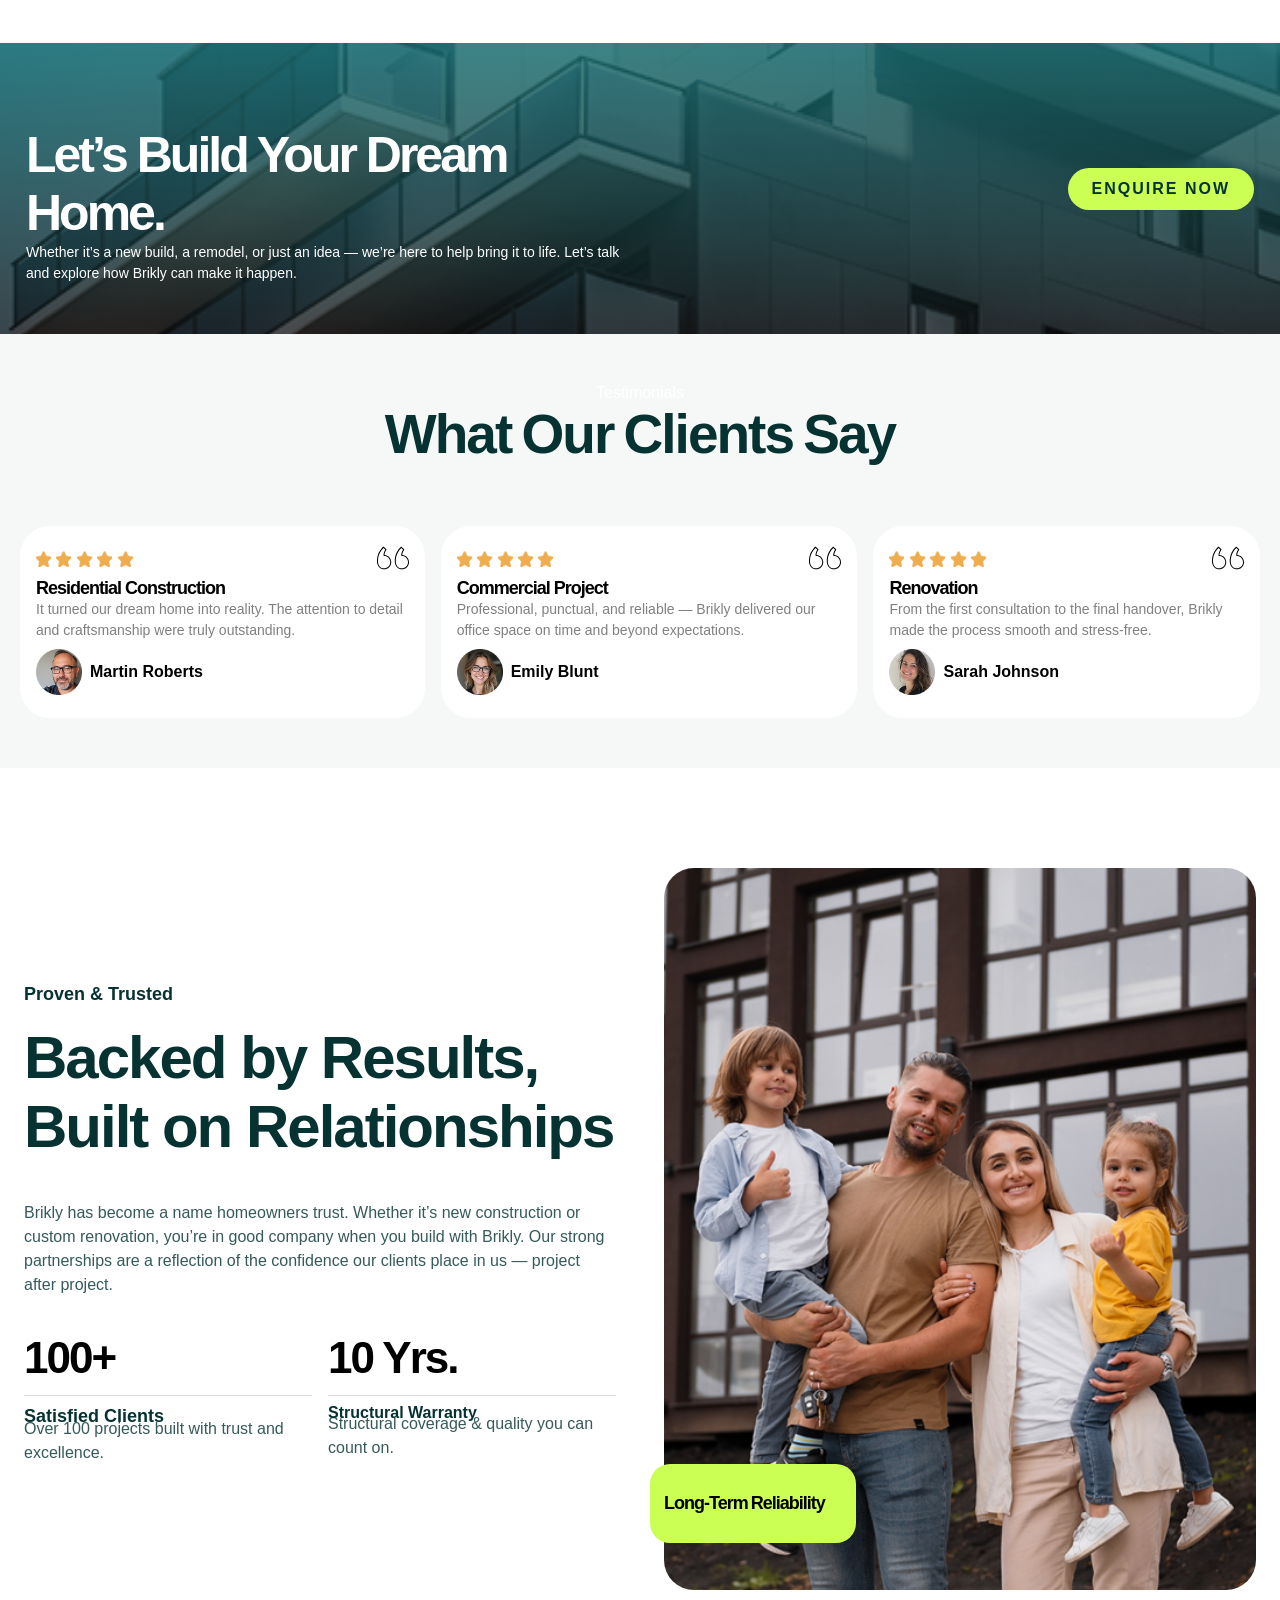
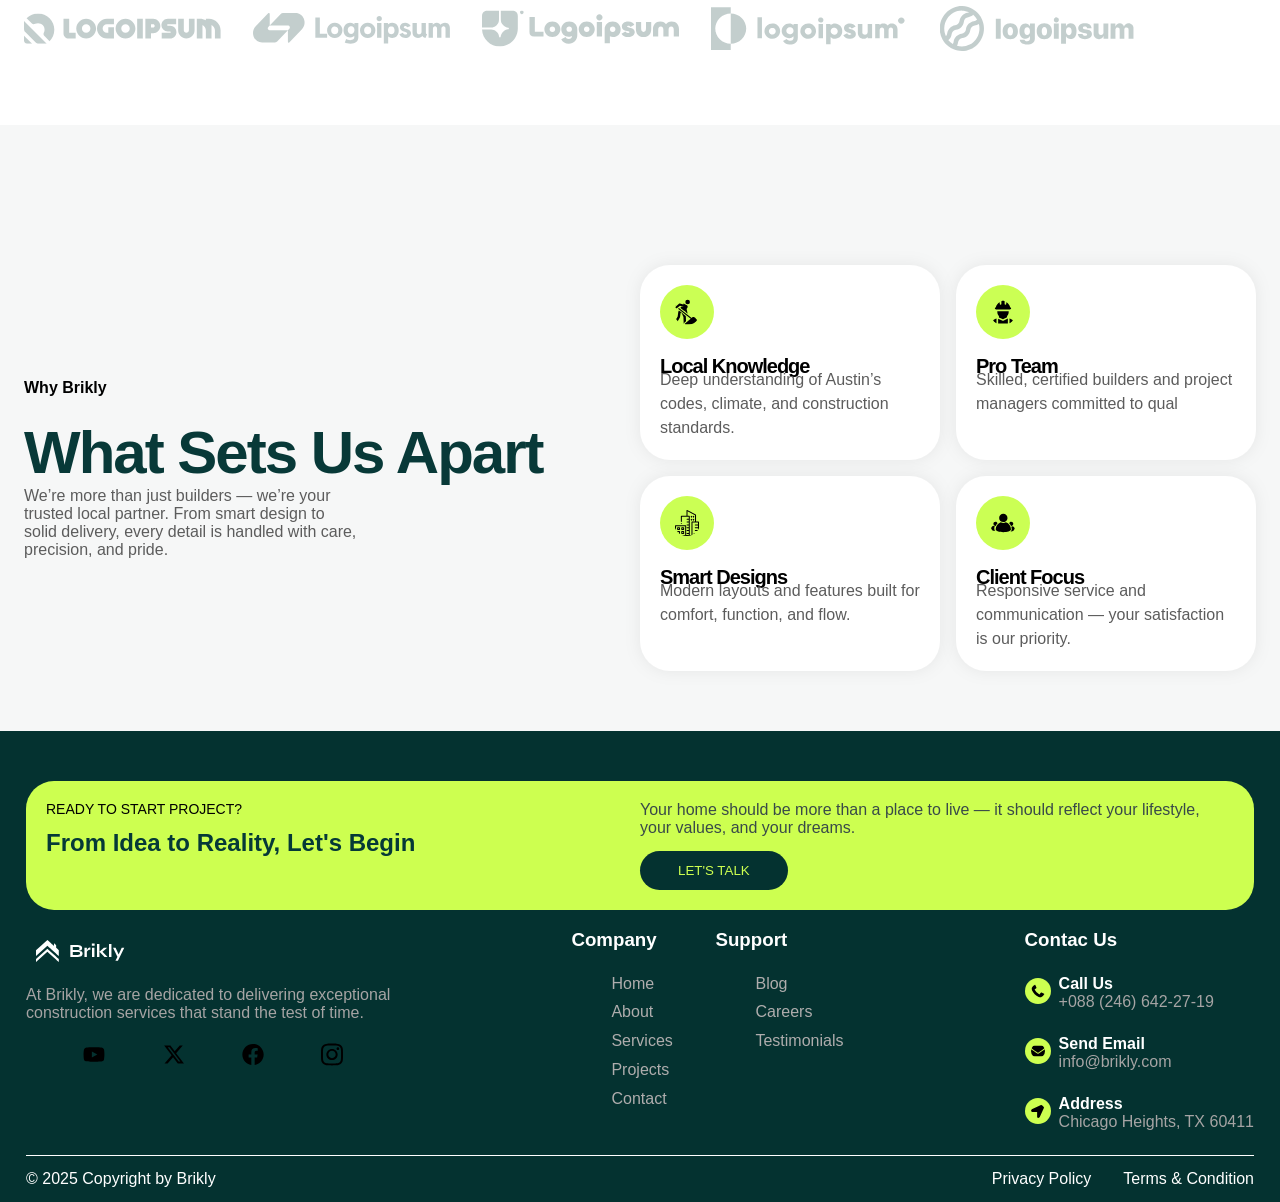
==== commit 9f0a9b52: "remove" ====
--- a/index.html
+++ b/index.html
@@ -12,7 +12,7 @@
 
 <body class="body-home">
 
-    <h2>new changes</h2>
+
 
     <header id="header">
         <nav class="navbar">
